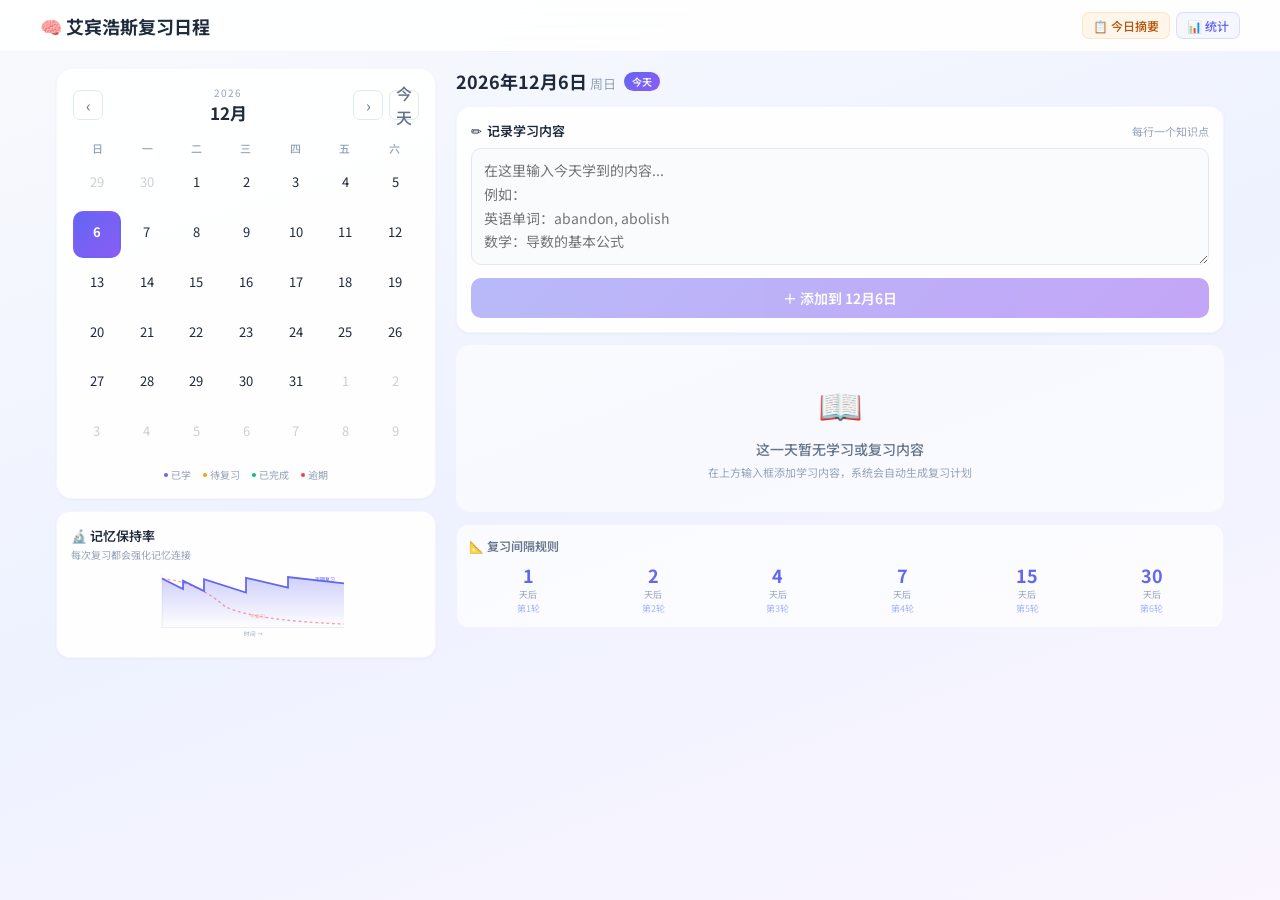
==== app/index.html @ e1a86760 "11.3" ====
<!DOCTYPE html>
<html lang="zh-CN">
<head>
<meta charset="UTF-8">
<meta name="viewport" content="width=device-width, initial-scale=1.0, maximum-scale=1.0, user-scalable=no">
<meta name="apple-mobile-web-app-capable" content="yes">
<meta name="apple-mobile-web-app-status-bar-style" content="black-translucent">
<meta name="apple-mobile-web-app-title" content="复习日程">
<meta name="theme-color" content="#6366f1">
<meta name="description" content="艾宾浩斯遗忘曲线复习提示工具">
<title>艾宾浩斯复习日程</title>
<link rel="manifest" href="[data-uri]">
<link rel="icon" href="data:image/svg+xml,<svg xmlns='http://www.w3.org/2000/svg' viewBox='0 0 100 100'><text y='.9em' font-size='80'>🧠</text></svg>">
<link href="https://fonts.googleapis.com/css2?family=Noto+Sans+SC:wght@300;400;500;600;700&display=swap" rel="stylesheet">
<style>
*{box-sizing:border-box;margin:0;padding:0;-webkit-tap-highlight-color:transparent}
html,body{height:100%;overflow:hidden}
body{font-family:'Noto Sans SC',system-ui,sans-serif;background:linear-gradient(160deg,#f8fafc 0%,#eef2ff 50%,#faf5ff 100%);color:#1e293b}
::-webkit-scrollbar{width:4px}
::-webkit-scrollbar-thumb{background:rgba(120,120,140,0.2);border-radius:2px}

@keyframes fadeUp{from{opacity:0;transform:translateY(10px)}to{opacity:1;transform:translateY(0)}}
@keyframes pulse{0%,100%{transform:scale(1)}50%{transform:scale(1.08)}}
@keyframes modalIn{from{opacity:0;transform:scale(0.92) translateY(20px)}to{opacity:1;transform:scale(1) translateY(0)}}
@keyframes overlayIn{from{opacity:0}to{opacity:1}}
@keyframes spin{to{transform:rotate(360deg)}}

.app{display:flex;flex-direction:column;height:100vh;height:100dvh}

/* Header */
.header{background:rgba(255,255,255,0.88);backdrop-filter:blur(20px);-webkit-backdrop-filter:blur(20px);border-bottom:1px solid rgba(99,102,241,0.08);padding:12px 16px;flex-shrink:0;z-index:10}
.header-inner{display:flex;justify-content:space-between;align-items:center;max-width:1200px;margin:0 auto}
.logo{display:flex;align-items:center;gap:6px}
.logo h1{font-size:18px;font-weight:700;color:#1e293b}
.logo p{font-size:10px;color:#94a3b8;letter-spacing:2px}
.header-btns{display:flex;gap:6px;align-items:center;flex-wrap:wrap}
.hbtn{padding:4px 10px;border-radius:7px;border:1px solid rgba(99,102,241,0.18);background:rgba(99,102,241,0.05);color:#6366f1;font-size:12px;font-weight:500;cursor:pointer;font-family:inherit;white-space:nowrap}
.hbtn.warn{background:rgba(245,158,11,0.08);border-color:rgba(245,158,11,0.18);color:#b45309}
.hbtn.danger{background:rgba(239,68,68,0.06);border-color:rgba(239,68,68,0.12);color:#dc2626}
.streak-badge{display:flex;align-items:center;gap:3px;padding:3px 10px;border-radius:7px;background:rgba(245,158,11,0.08);border:1px solid rgba(245,158,11,0.15);font-size:12px;font-weight:600;color:#92400e}
.streak-fire{animation:pulse 1.5s ease infinite;display:inline-block}

/* Today banner */
.today-banner{padding:8px 12px;background:rgba(251,191,36,0.08);border:1px solid rgba(245,158,11,0.12);border-radius:10px;font-size:12px;color:#92400e;margin:8px 16px 0;display:flex;justify-content:space-between;align-items:center}

/* Main content */
.main{flex:1;overflow-y:auto;-webkit-overflow-scrolling:touch}
.main-grid{display:grid;grid-template-columns:380px 1fr;gap:20px;max-width:1200px;margin:0 auto;padding:16px}

/* Calendar */
.cal-card{background:rgba(255,255,255,0.9);border-radius:16px;padding:16px;border:1px solid rgba(99,102,241,0.06);box-shadow:0 1px 3px rgba(0,0,0,0.04);margin-bottom:12px}
.cal-nav{display:flex;align-items:center;gap:6px;margin-bottom:12px}
.cal-nav button{width:30px;height:30px;border-radius:7px;border:1px solid #e2e8f0;background:#fff;font-size:16px;cursor:pointer;color:#64748b;display:flex;align-items:center;justify-content:center;font-family:inherit}
.cal-title{flex:1;text-align:center}
.cal-title .year{font-size:10px;color:#94a3b8;letter-spacing:1px;display:block}
.cal-title .month{font-size:17px;font-weight:700;color:#1e293b}
.cal-today-btn{padding:3px 10px;border-radius:6px;border:1px solid rgba(99,102,241,0.2);background:rgba(99,102,241,0.06);color:#6366f1;font-size:11px;cursor:pointer;font-weight:500;font-family:inherit}
.week-row{display:grid;grid-template-columns:repeat(7,1fr);margin-bottom:2px}
.week-label{text-align:center;font-size:11px;color:#94a3b8;font-weight:500;padding:3px 0}
.days-grid{display:grid;grid-template-columns:repeat(7,1fr);gap:2px}
.day-cell{aspect-ratio:1;display:flex;flex-direction:column;align-items:center;justify-content:center;font-size:13px;border-radius:10px;cursor:pointer;position:relative;transition:all 0.12s ease;border:2px solid transparent;-webkit-user-select:none;user-select:none}
.day-cell:active{transform:scale(0.92)}
.day-cell.selected{background:linear-gradient(135deg,#6366f1,#8b5cf6);color:#fff;font-weight:700}
.day-cell.today{background:rgba(99,102,241,0.08);border-color:#6366f1;font-weight:700}
.day-cell.outside{opacity:0.22}
.dot-row{display:flex;gap:3px;margin-top:1px;height:5px}
.dot{width:4px;height:4px;border-radius:50%}
.legend{display:flex;gap:12px;justify-content:center;margin-top:10px;font-size:10px;color:#94a3b8}
.legend-item{display:flex;align-items:center;gap:3px}

/* Curve card */
.curve-card{background:rgba(255,255,255,0.9);border-radius:14px;padding:14px;border:1px solid rgba(99,102,241,0.06);box-shadow:0 1px 3px rgba(0,0,0,0.04)}
.curve-card h3{font-size:13px;font-weight:600;color:#1e293b;margin-bottom:2px}
.curve-card p{font-size:10px;color:#94a3b8;margin-bottom:6px}

/* Detail section */
.detail-section{display:flex;flex-direction:column;gap:12px}
.date-header{display:flex;align-items:center;gap:8px;flex-wrap:wrap}
.date-header h2{font-size:18px;font-weight:700;color:#1e293b}
.date-weekday{font-size:13px;font-weight:400;color:#94a3b8}
.today-tag{padding:2px 8px;border-radius:16px;background:linear-gradient(135deg,#6366f1,#8b5cf6);color:#fff;font-size:10px;font-weight:600}

/* Input card */
.input-card{background:rgba(255,255,255,0.9);border-radius:14px;padding:14px;border:1px solid rgba(99,102,241,0.06);box-shadow:0 1px 3px rgba(0,0,0,0.04)}
.input-header{display:flex;align-items:center;gap:5px;margin-bottom:8px;font-size:13px}
.input-header .hint{margin-left:auto;font-size:11px;color:#94a3b8}
.input-card textarea{width:100%;padding:10px 12px;border-radius:10px;border:1.5px solid #e2e8f0;font-size:14px;line-height:1.7;resize:vertical;font-family:inherit;color:#334155;background:rgba(248,250,252,0.6);transition:all 0.2s;min-height:80px}
.input-card textarea:focus{outline:none;border-color:#6366f1;box-shadow:0 0 0 3px rgba(99,102,241,0.12)}
.add-btn{margin-top:8px;width:100%;padding:10px 0;border-radius:10px;border:none;background:linear-gradient(135deg,#6366f1,#7c3aed);color:#fff;font-size:14px;font-weight:600;cursor:pointer;font-family:inherit;transition:all 0.2s}
.add-btn:disabled{opacity:0.45;cursor:not-allowed}
.add-btn:active:not(:disabled){transform:scale(0.98)}

/* Section cards */
.section-card{background:rgba(255,255,255,0.9);border-radius:14px;padding:14px;border:1px solid rgba(99,102,241,0.06);box-shadow:0 1px 3px rgba(0,0,0,0.04)}
.section-title{font-size:13px;font-weight:600;color:#1e293b;display:flex;align-items:center;gap:6px;margin-bottom:10px}
.section-dot{width:7px;height:7px;border-radius:50%;display:inline-block;flex-shrink:0}
.done-count{margin-left:auto;font-size:11px;font-weight:400;color:#94a3b8}
.learn-item{display:flex;align-items:center;justify-content:space-between;padding:7px 10px;border-radius:7px;margin-bottom:4px;background:rgba(99,102,241,0.03);border:1px solid rgba(99,102,241,0.06);animation:fadeUp 0.3s ease both;font-size:13px;color:#334155}
.del-btn{width:22px;height:22px;border-radius:5px;border:none;background:rgba(239,68,68,0.08);color:#ef4444;font-size:11px;cursor:pointer;display:flex;align-items:center;justify-content:center;flex-shrink:0}
.schedule-preview{margin-top:10px;padding:8px 10px;border-radius:8px;background:rgba(99,102,241,0.03);border:1px solid rgba(99,102,241,0.06)}
.schedule-preview .label{font-size:11px;color:#64748b;margin-bottom:5px}
.schedule-tags{display:flex;flex-wrap:wrap;gap:5px}
.schedule-tag{padding:3px 8px;border-radius:5px;font-size:10px;font-weight:500;border:1px solid;cursor:pointer;transition:all 0.12s}
.schedule-tag:active{transform:scale(0.95)}

/* Review items */
.review-group{margin-bottom:10px}
.review-group-head{display:flex;align-items:center;gap:6px;font-size:11px;color:#64748b;margin-bottom:5px;flex-wrap:wrap}
.review-round{padding:1px 7px;border-radius:4px;background:rgba(99,102,241,0.08);color:#6366f1;font-size:10px;font-weight:500}
.retention-bar{flex:1;height:3px;border-radius:2px;background:#f1f5f9;overflow:hidden;max-width:60px;min-width:30px}
.retention-fill{height:100%;border-radius:2px;transition:width 0.3s}
.retention-text{font-size:10px;color:#94a3b8}
.review-item{display:flex;align-items:center;gap:8px;padding:7px 10px;border-radius:7px;margin-bottom:3px;border:1px solid;animation:fadeUp 0.3s ease both}
.check-box{width:20px;height:20px;border-radius:5px;border:2px solid;display:flex;align-items:center;justify-content:center;flex-shrink:0;cursor:pointer;transition:all 0.12s}
.check-box:active{transform:scale(0.88)}
.review-text{font-size:13px;color:#334155}

/* Empty */
.empty-state{text-align:center;padding:32px 16px;background:rgba(255,255,255,0.6);border-radius:14px}
.empty-state .icon{font-size:36px;margin-bottom:10px}
.empty-state .text{font-size:14px;color:#64748b;font-weight:500}
.empty-state .hint{font-size:11px;color:#94a3b8;margin-top:5px}

/* Ref card */
.ref-card{background:rgba(255,255,255,0.7);border-radius:12px;padding:12px;border:1px solid rgba(99,102,241,0.06)}
.ref-card h4{font-size:12px;font-weight:600;color:#64748b;margin-bottom:8px}
.ref-grid{display:flex;gap:6px;justify-content:space-between}
.ref-item{text-align:center;flex:1}
.ref-num{font-size:18px;font-weight:700;color:#6366f1}
.ref-label{font-size:9px;color:#94a3b8}
.ref-round{font-size:9px;color:#a5b4fc;margin-top:1px}

/* Stats */
.stats-panel{display:grid;grid-template-columns:repeat(4,1fr);gap:8px;margin:8px 16px 0;animation:fadeUp 0.3s ease}
.stat-card{background:rgba(99,102,241,0.04);border-radius:10px;padding:10px;text-align:center;border:1px solid rgba(99,102,241,0.08)}
.stat-num{font-size:22px;font-weight:700;color:#6366f1}
.stat-label{font-size:10px;color:#94a3b8;margin-top:1px}

/* Modal */
.modal-overlay{position:fixed;inset:0;z-index:100;background:rgba(15,23,42,0.5);backdrop-filter:blur(8px);-webkit-backdrop-filter:blur(8px);display:flex;align-items:center;justify-content:center;padding:16px;animation:overlayIn 0.25s ease}
.modal{background:#fff;border-radius:18px;padding:20px;width:100%;max-width:440px;max-height:82vh;overflow-y:auto;box-shadow:0 25px 60px rgba(0,0,0,0.2);animation:modalIn 0.35s cubic-bezier(0.16,1,0.3,1)}
.modal-header{display:flex;justify-content:space-between;align-items:flex-start;margin-bottom:14px}
.modal-header h2{font-size:18px;font-weight:700;color:#1e293b}
.modal-header .date{font-size:12px;color:#94a3b8;margin-top:2px}
.modal-close{width:30px;height:30px;border-radius:7px;border:1px solid #e2e8f0;background:#fff;font-size:15px;cursor:pointer;color:#94a3b8;display:flex;align-items:center;justify-content:center;font-family:inherit}
.modal .streak-bar{display:flex;align-items:center;gap:6px;padding:8px 12px;border-radius:10px;background:linear-gradient(135deg,rgba(245,158,11,0.08),rgba(251,191,36,0.06));border:1px solid rgba(245,158,11,0.12);margin-bottom:12px;font-size:13px;color:#92400e}
.modal .streak-bar .msg{margin-left:auto;font-size:11px;color:#b45309;font-weight:500}
.modal-summary{display:grid;grid-template-columns:repeat(3,1fr);gap:8px;margin-bottom:14px}
.modal-summary .card{text-align:center;padding:10px 6px;border-radius:10px;background:rgba(248,250,252,0.8);border:1px solid}
.modal-summary .num{font-size:22px;font-weight:700}
.modal-summary .lbl{font-size:10px;color:#94a3b8;margin-top:1px}
.modal-list{margin-bottom:12px}
.modal-list h4{font-size:12px;font-weight:600;color:#1e293b;margin-bottom:6px}
.modal-list-scroll{max-height:180px;overflow-y:auto}
.modal-group{margin-bottom:8px}
.modal-group-head{display:flex;align-items:center;gap:6px;font-size:11px;color:#64748b;margin-bottom:4px}
.modal-item{display:flex;align-items:center;gap:8px;padding:6px 8px;border-radius:7px;margin-bottom:2px;animation:fadeUp 0.3s ease both}
.modal-overdue{padding:10px 12px;border-radius:10px;background:rgba(239,68,68,0.04);border:1px solid rgba(239,68,68,0.1);margin-bottom:12px}
.modal-overdue h4{font-size:12px;font-weight:600;color:#dc2626;margin-bottom:3px}
.modal-overdue .hint{font-size:10px;color:#f87171;margin-bottom:6px}
.modal-overdue-item{display:flex;align-items:center;justify-content:space-between;padding:5px 8px;border-radius:5px;margin-bottom:2px;background:rgba(239,68,68,0.04);font-size:12px;color:#991b1b}
.modal-overdue-item .meta{font-size:10px;color:#f87171;flex-shrink:0}
.modal-start-btn{width:100%;padding:11px 0;border-radius:10px;border:none;background:linear-gradient(135deg,#6366f1,#7c3aed);color:#fff;font-size:14px;font-weight:600;cursor:pointer;font-family:inherit}
.modal-start-btn:active{transform:scale(0.98)}

/* Mobile responsive */
@media(max-width:800px){
  .main-grid{grid-template-columns:1fr;padding:12px}
  .header{padding:10px 12px}
  .logo h1{font-size:16px}
  .stats-panel{grid-template-columns:repeat(2,1fr);margin:8px 12px 0}
  .today-banner{margin:6px 12px 0}
  .cal-section{order:0}
  .detail-section{order:1}
}
@media(max-width:400px){
  .header-btns{gap:4px}
  .hbtn{padding:3px 7px;font-size:11px}
  .stats-panel{grid-template-columns:repeat(2,1fr)}
}
</style>
</head>
<body>
<div class="app" id="app"></div>
<script>
// ========== DATA LAYER ==========
const REVIEW_INTERVALS = [1,2,4,7,15,30];
const REVIEW_LABELS = ['1天后','2天后','4天后','7天后','15天后','30天后'];
const WEEKDAYS = ['日','一','二','三','四','五','六'];
const MONTHS = ['1月','2月','3月','4月','5月','6月','7月','8月','9月','10月','11月','12月'];
const LS_KEY = 'ebbinghaus-pwa-v1';

function dateToKey(d){ return d.getFullYear()+'-'+String(d.getMonth()+1).padStart(2,'0')+'-'+String(d.getDate()).padStart(2,'0') }
function keyToDate(k){ const p=k.split('-').map(Number); return new Date(p[0],p[1]-1,p[2]) }
function addDays(d,n){ const r=new Date(d); r.setDate(r.getDate()+n); return r }
function sameDay(a,b){ return a.getFullYear()===b.getFullYear()&&a.getMonth()===b.getMonth()&&a.getDate()===b.getDate() }
function retentionRate(days){ return Math.max(0.2,Math.exp(-0.3*days)) }

let state = {
  entries: {},
  completed: {},
  currentMonth: new Date().getMonth(),
  currentYear: new Date().getFullYear(),
  selectedDate: new Date(),
  inputText: '',
  showStats: false,
  showModal: false,
  dismissedDate: ''
};

function loadState(){
  try{
    const raw = localStorage.getItem(LS_KEY);
    if(raw){
      const d = JSON.parse(raw);
      state.entries = d.entries||{};
      state.completed = d.completed||{};
    }
  }catch(e){}
}
function saveState(){
  try{
    localStorage.setItem(LS_KEY, JSON.stringify({entries:state.entries,completed:state.completed}));
  }catch(e){}
}

function getReviewMap(){
  const map={};
  Object.keys(state.entries).forEach(dk=>{
    const items=state.entries[dk];
    const ld=keyToDate(dk);
    REVIEW_INTERVALS.forEach((interval,idx)=>{
      const rd=addDays(ld,interval);
      const rk=dateToKey(rd);
      if(!map[rk])map[rk]=[];
      items.forEach(item=>{
        map[rk].push({content:item,learnedOn:dk,reviewRound:idx+1,interval});
      });
    });
  });
  return map;
}

function isCompleted(dk,content,learnedOn){
  return !!state.completed[dk+'::'+learnedOn+'::'+content];
}
function toggleCompleted(dk,content,learnedOn){
  const k=dk+'::'+learnedOn+'::'+content;
  if(state.completed[k]) delete state.completed[k];
  else state.completed[k]=true;
  saveState(); render();
}

function getOverdue(rMap){
  const today=new Date(); const arr=[];
  Object.keys(rMap).forEach(dk=>{
    const d=keyToDate(dk);
    if(d<today&&!sameDay(d,today)){
      rMap[dk].forEach(r=>{
        if(!state.completed[dk+'::'+r.learnedOn+'::'+r.content])
          arr.push({...r,dueDate:dk});
      });
    }
  });
  return arr;
}

function getStreak(rMap){
  const today=new Date(); let count=0; let cd=new Date(today);
  const tKey=dateToKey(cd); const tRevs=rMap[tKey]||[]; const tLearned=state.entries[tKey]||[];
  if(!tRevs.length&&!tLearned.length) cd=addDays(cd,-1);
  else if(tRevs.length){
    const allDone=tRevs.every(r=>state.completed[tKey+'::'+r.learnedOn+'::'+r.content]);
    if(!allDone) cd=addDays(cd,-1);
  }
  for(let i=0;i<365;i++){
    const dk=dateToKey(cd); const revs=rMap[dk]||[]; const learned=state.entries[dk]||[];
    if(!revs.length&&!learned.length) break;
    if(revs.length){
      const allDone=revs.every(r=>state.completed[dk+'::'+r.learnedOn+'::'+r.content]);
      if(!allDone) break;
    }
    count++; cd=addDays(cd,-1);
  }
  return count;
}

function getCalDays(y,m){
  const first=new Date(y,m,1); const last=new Date(y,m+1,0); const days=[];
  for(let i=first.getDay()-1;i>=0;i--) days.push({date:new Date(y,m,-i),outside:true});
  for(let i=1;i<=last.getDate();i++) days.push({date:new Date(y,m,i),outside:false});
  const rem=42-days.length;
  for(let i=1;i<=rem;i++) days.push({date:new Date(y,m+1,i),outside:true});
  return days;
}

// ========== RENDER ==========
function h(tag,attrs,...children){
  const el=document.createElement(tag);
  if(attrs) Object.keys(attrs).forEach(k=>{
    if(k==='onclick'||k==='oninput'||k==='onchange') el.addEventListener(k.slice(2),attrs[k]);
    else if(k==='className') el.className=attrs[k];
    else if(k==='style'&&typeof attrs[k]==='object'){
      Object.assign(el.style,attrs[k]);
    }
    else el.setAttribute(k,attrs[k]);
  });
  children.flat(Infinity).forEach(c=>{
    if(c==null||c===false)return;
    if(typeof c==='string'||typeof c==='number') el.appendChild(document.createTextNode(c));
    else if(c instanceof Node) el.appendChild(c);
  });
  return el;
}

function render(){
  const today=new Date();
  const todayKey=dateToKey(today);
  const rMap=getReviewMap();
  const overdue=getOverdue(rMap);
  const streak=getStreak(rMap);
  const selKey=dateToKey(state.selectedDate);
  const dayReviews=rMap[selKey]||[];
  const dayLearned=state.entries[selKey]||[];
  const calDays=getCalDays(state.currentYear,state.currentMonth);
  const isToday=sameDay(state.selectedDate,today);
  const todayRevs=rMap[todayKey]||[];
  const todayDone=todayRevs.filter(r=>isCompleted(todayKey,r.content,r.learnedOn)).length;
  const totalLearned=Object.values(state.entries).reduce((s,a)=>s+a.length,0);
  const totalCompleted=Object.keys(state.completed).length;

  // Auto show modal
  if(!state.showModal && state.dismissedDate!==todayKey && (todayRevs.length>0||overdue.length>0)){
    state.showModal=true;
  }

  const app=document.getElementById('app');
  app.innerHTML='';

  // == Modal ==
  if(state.showModal){
    const dismiss=()=>{ state.showModal=false; state.dismissedDate=todayKey; render(); };
    const overlay=h('div',{className:'modal-overlay',onclick:dismiss});
    const modal=h('div',{className:'modal',onclick:e=>e.stopPropagation()},
      // Header
      h('div',{className:'modal-header'},
        h('div',null,
          h('h2',null,(todayRevs.length>0?'📋':'✅')+' 今日复习摘要'),
          h('p',{className:'date'},today.getFullYear()+'年'+(today.getMonth()+1)+'月'+today.getDate()+'日 周'+WEEKDAYS[today.getDay()])
        ),
        h('button',{className:'modal-close',onclick:dismiss},'✕')
      ),
      // Streak
      streak>0?h('div',{className:'streak-bar'},
        h('span',{className:'streak-fire',style:{fontSize:'18px'}},'🔥'),
        h('span',null,'连续坚持 ',h('strong',null,streak),' 天'),
        h('span',{className:'msg'},streak>=30?'太强了！':streak>=14?'继续保持！':streak>=7?'一周达成！':'加油！')
      ):null,
      // Summary
      h('div',{className:'modal-summary'},
        h('div',{className:'card',style:{borderColor:'rgba(99,102,241,0.15)'}},
          h('div',{className:'num',style:{color:'#6366f1'}},todayRevs.length),
          h('div',{className:'lbl'},'今日待复习')
        ),
        h('div',{className:'card',style:{borderColor:'rgba(16,185,129,0.15)'}},
          h('div',{className:'num',style:{color:'#10b981'}},todayDone),
          h('div',{className:'lbl'},'已完成')
        ),
        h('div',{className:'card',style:{borderColor:overdue.length>0?'rgba(239,68,68,0.15)':'rgba(16,185,129,0.15)'}},
          h('div',{className:'num',style:{color:overdue.length>0?'#ef4444':'#10b981'}},overdue.length),
          h('div',{className:'lbl'},'逾期未复习')
        )
      ),
      // Today list
      todayRevs.length>0?h('div',{className:'modal-list'},
        h('h4',null,'📌 今日复习内容'),
        h('div',{className:'modal-list-scroll'},
          ...(() => {
            const groups={};
            todayRevs.forEach(r=>{ if(!groups[r.learnedOn])groups[r.learnedOn]=[]; groups[r.learnedOn].push(r); });
            return Object.keys(groups).sort().map(lk=>{
              const ld=keyToDate(lk); const items=groups[lk];
              return h('div',{className:'modal-group'},
                h('div',{className:'modal-group-head'},
                  h('span',null,'学于 '+(ld.getMonth()+1)+'/'+ld.getDate()),
                  h('span',{className:'review-round'},'第'+items[0].reviewRound+'次')
                ),
                ...items.map(r=>{
                  const done=isCompleted(todayKey,r.content,r.learnedOn);
                  return h('div',{className:'modal-item',style:{background:done?'rgba(16,185,129,0.05)':'rgba(251,191,36,0.05)'}},
                    h('div',{className:'check-box',onclick:()=>toggleCompleted(todayKey,r.content,r.learnedOn),style:{background:done?'#10b981':'transparent',borderColor:done?'#10b981':'#cbd5e1',color:'#fff'}},done?'✓':''),
                    h('span',{style:{fontSize:'13px',color:'#334155',flex:'1',textDecoration:done?'line-through':'none',opacity:done?'0.5':'1'}},r.content)
                  );
                })
              );
            });
          })()
        )
      ):null,
      // Overdue
      overdue.length>0?h('div',{className:'modal-overdue'},
        h('h4',null,'⚠️ 逾期未复习 ('+overdue.length+'项)'),
        h('p',{className:'hint'},'以下内容已过复习日期，建议尽快补习'),
        h('div',{className:'modal-list-scroll'},
          ...overdue.slice(0,10).map(r=>
            h('div',{className:'modal-overdue-item'},
              h('span',{style:{flex:'1'}},r.content),
              h('span',{className:'meta'},'原定 '+(keyToDate(r.dueDate).getMonth()+1)+'/'+keyToDate(r.dueDate).getDate())
            )
          ),
          overdue.length>10?h('p',{style:{fontSize:'11px',color:'#94a3b8',textAlign:'center',marginTop:'5px'}},'还有 '+(overdue.length-10)+' 项...'):null
        )
      ):null,
      // Button
      h('button',{className:'modal-start-btn',onclick:dismiss},todayRevs.length-todayDone>0?'开始复习 →':'知道了 👍')
    );
    overlay.appendChild(modal);
    app.appendChild(overlay);
  }

  // == Header ==
  const header=h('div',{className:'header'},
    h('div',{className:'header-inner'},
      h('div',{className:'logo'},
        h('h1',null,'🧠 艾宾浩斯复习日程'),
      ),
      h('div',{className:'header-btns'},
        streak>0?h('div',{className:'streak-badge'},h('span',{className:'streak-fire'},'🔥'),streak+'天'):null,
        overdue.length>0?h('button',{className:'hbtn danger'},'⚠️ '+overdue.length+'项逾期'):null,
        h('button',{className:'hbtn warn',onclick:()=>{state.showModal=true;render();}},'📋 今日摘要'),
        h('button',{className:'hbtn',onclick:()=>{state.showStats=!state.showStats;render();}},state.showStats?'✕ 关闭':'📊 统计')
      )
    ),
    // Stats
    state.showStats?h('div',{className:'stats-panel'},
      h('div',{className:'stat-card'},h('div',{className:'stat-num'},totalLearned),h('div',{className:'stat-label'},'已学内容')),
      h('div',{className:'stat-card'},h('div',{className:'stat-num'},Object.keys(state.entries).length),h('div',{className:'stat-label'},'学习天数')),
      h('div',{className:'stat-card'},h('div',{className:'stat-num',style:{color:'#10b981'}},totalCompleted),h('div',{className:'stat-label'},'已完成复习')),
      h('div',{className:'stat-card'},h('div',{className:'stat-num',style:{color:todayRevs.length-todayDone>0?'#f59e0b':'#10b981'}},todayRevs.length-todayDone),h('div',{className:'stat-label'},'今日待复习'))
    ):null,
    // Today banner
    todayRevs.length>0?h('div',{className:'today-banner'},
      h('span',null,'📌 今日有 ',h('strong',null,todayRevs.length),' 项需要复习，已完成 ',h('strong',null,todayDone),' 项'),
      !sameDay(state.selectedDate,today)?h('button',{className:'cal-today-btn',onclick:()=>{state.selectedDate=today;state.currentMonth=today.getMonth();state.currentYear=today.getFullYear();render();}},'查看今日'):null
    ):null
  );
  app.appendChild(header);

  // == Main ==
  const main=h('div',{className:'main'});
  const grid=h('div',{className:'main-grid'});

  // -- Calendar column --
  const calCol=h('div',{className:'cal-section'});

  // Calendar card
  const calCard=h('div',{className:'cal-card'});
  const calNav=h('div',{className:'cal-nav'},
    h('button',{onclick:()=>{if(state.currentMonth===0){state.currentMonth=11;state.currentYear--}else state.currentMonth--;render();}},'‹'),
    h('div',{className:'cal-title'},
      h('span',{className:'year'},state.currentYear),
      h('span',{className:'month'},MONTHS[state.currentMonth])
    ),
    h('button',{onclick:()=>{if(state.currentMonth===11){state.currentMonth=0;state.currentYear++}else state.currentMonth++;render();}},'›'),
    h('button',{className:'cal-today-btn',onclick:()=>{state.currentMonth=today.getMonth();state.currentYear=today.getFullYear();state.selectedDate=today;render();}},'今天')
  );
  calCard.appendChild(calNav);

  const weekRow=h('div',{className:'week-row'});
  WEEKDAYS.forEach(w=>weekRow.appendChild(h('div',{className:'week-label'},w)));
  calCard.appendChild(weekRow);

  const daysGrid=h('div',{className:'days-grid'});
  calDays.forEach(day=>{
    const dk=dateToKey(day.date);
    const hasL=!!state.entries[dk];
    const hasR=!!(rMap[dk]&&rMap[dk].length);
    const isSel=sameDay(day.date,state.selectedDate);
    const isTd=sameDay(day.date,today);
    const rc=(rMap[dk]||[]).length;
    const dc=(rMap[dk]||[]).filter(r=>isCompleted(dk,r.content,r.learnedOn)).length;
    const allDone=rc>0&&dc===rc;
    const isPast=day.date<today&&!isTd;

    let cls='day-cell';
    if(isSel)cls+=' selected';
    else if(isTd)cls+=' today';
    if(day.outside)cls+=' outside';

    const cell=h('div',{className:cls,onclick:()=>{state.selectedDate=day.date;render();}},
      h('span',null,day.date.getDate()),
      h('div',{className:'dot-row'},
        hasL?h('div',{className:'dot',style:{background:isSel?'rgba(255,255,255,0.9)':'#6366f1'}}):null,
        hasR?h('div',{className:'dot',style:{background:isSel?'rgba(255,255,255,0.7)':allDone?'#10b981':isPast?'#ef4444':'#f59e0b'}}):null
      )
    );
    daysGrid.appendChild(cell);
  });
  calCard.appendChild(daysGrid);

  const legend=h('div',{className:'legend'},
    h('div',{className:'legend-item'},h('div',{className:'dot',style:{background:'#6366f1'}}),' 已学'),
    h('div',{className:'legend-item'},h('div',{className:'dot',style:{background:'#f59e0b'}}),' 待复习'),
    h('div',{className:'legend-item'},h('div',{className:'dot',style:{background:'#10b981'}}),' 已完成'),
    h('div',{className:'legend-item'},h('div',{className:'dot',style:{background:'#ef4444'}}),' 逾期')
  );
  calCard.appendChild(legend);
  calCol.appendChild(calCard);

  // Curve
  const curveCard=h('div',{className:'curve-card'});
  curveCard.innerHTML='<h3>🔬 记忆保持率</h3><p>每次复习都会强化记忆连接</p><svg viewBox="0 0 300 100" style="width:100%;height:70px"><defs><linearGradient id="cg" x1="0" y1="0" x2="0" y2="1"><stop offset="0%" stop-color="#6366f1" stop-opacity="0.3"/><stop offset="100%" stop-color="#6366f1" stop-opacity="0"/></linearGradient></defs><line x1="30" y1="85" x2="290" y2="85" stroke="#e2e8f0" stroke-width="1"/><line x1="30" y1="10" x2="30" y2="85" stroke="#e2e8f0" stroke-width="1"/><path d="M30,15 Q80,20 120,55 Q160,75 290,80" fill="none" stroke="#fca5a5" stroke-width="2" stroke-dasharray="4,4"/><path d="M30,15 L60,30 L60,18 L90,33 L90,16 L150,35 L150,14 L210,28 L210,13 L290,22" fill="none" stroke="#6366f1" stroke-width="2.5"/><path d="M30,15 L60,30 L60,18 L90,33 L90,16 L150,35 L150,14 L210,28 L210,13 L290,22 L290,85 L30,85 Z" fill="url(#cg)"/><text x="160" y="97" text-anchor="middle" font-size="8" fill="#94a3b8">时间 →</text><text x="155" y="72" font-size="7" fill="#fca5a5">不复习</text><text x="248" y="18" font-size="7" fill="#6366f1">定期复习</text></svg>';
  calCol.appendChild(curveCard);

  grid.appendChild(calCol);

  // -- Detail column --
  const detailCol=h('div',{className:'detail-section'});

  // Date header
  detailCol.appendChild(h('div',{className:'date-header'},
    h('h2',null,state.selectedDate.getFullYear()+'年'+(state.selectedDate.getMonth()+1)+'月'+state.selectedDate.getDate()+'日',
      h('span',{className:'date-weekday'},' 周'+WEEKDAYS[state.selectedDate.getDay()])
    ),
    isToday?h('span',{className:'today-tag'},'今天'):null
  ));

  // Input
  const inputCard=h('div',{className:'input-card'},
    h('div',{className:'input-header'},
      h('span',null,'✏️'),
      h('span',{style:{fontWeight:'600'}},'记录学习内容'),
      h('span',{className:'hint'},'每行一个知识点')
    )
  );
  const ta=h('textarea',{placeholder:'在这里输入今天学到的内容...\n例如：\n英语单词：abandon, abolish\n数学：导数的基本公式',rows:'4',oninput:e=>{state.inputText=e.target.value}});
  ta.value=state.inputText;
  inputCard.appendChild(ta);
  const addBtn=h('button',{className:'add-btn',onclick:()=>{
    if(!state.inputText.trim())return;
    const k=selKey;
    if(!state.entries[k])state.entries[k]=[];
    state.inputText.split('\n').filter(l=>l.trim()).forEach(l=>state.entries[k].push(l.trim()));
    state.inputText='';
    saveState(); render();
  }},'＋ 添加到 '+(state.selectedDate.getMonth()+1)+'月'+state.selectedDate.getDate()+'日');
  if(!state.inputText.trim()) addBtn.disabled=true;
  inputCard.appendChild(addBtn);
  detailCol.appendChild(inputCard);

  // Learned items
  if(dayLearned.length>0){
    const sec=h('div',{className:'section-card'},
      h('div',{className:'section-title'},
        h('span',{className:'section-dot',style:{background:'#6366f1'}}),
        '当日学习 · '+dayLearned.length+'项'
      )
    );
    dayLearned.forEach((item,idx)=>{
      sec.appendChild(h('div',{className:'learn-item'},
        h('span',{style:{flex:'1'}},item),
        h('button',{className:'del-btn',onclick:()=>{
          state.entries[selKey]=state.entries[selKey].filter((_,i)=>i!==idx);
          if(state.entries[selKey].length===0)delete state.entries[selKey];
          saveState(); render();
        }},'✕')
      ));
    });
    // Schedule preview
    const preview=h('div',{className:'schedule-preview'},h('p',{className:'label'},'📅 复习安排'));
    const tags=h('div',{className:'schedule-tags'});
    REVIEW_INTERVALS.forEach((interval,i)=>{
      const rd=addDays(state.selectedDate,interval);
      const isPast=rd<today;
      tags.appendChild(h('span',{className:'schedule-tag',style:{
        background:isPast?'rgba(239,68,68,0.08)':'rgba(99,102,241,0.08)',
        color:isPast?'#ef4444':'#6366f1',
        borderColor:isPast?'rgba(239,68,68,0.15)':'rgba(99,102,241,0.15)'
      },onclick:()=>{state.selectedDate=rd;state.currentMonth=rd.getMonth();state.currentYear=rd.getFullYear();render();}},
        (rd.getMonth()+1)+'/'+rd.getDate()+' ('+REVIEW_LABELS[i]+')'
      ));
    });
    preview.appendChild(tags);
    sec.appendChild(preview);
    detailCol.appendChild(sec);
  }

  // Review items
  if(dayReviews.length>0){
    const doneTotal=dayReviews.filter(r=>isCompleted(selKey,r.content,r.learnedOn)).length;
    const sec=h('div',{className:'section-card'},
      h('div',{className:'section-title'},
        h('span',{className:'section-dot',style:{background:'#f59e0b'}}),
        '需要复习 · '+dayReviews.length+'项',
        h('span',{className:'done-count'},'已完成 '+doneTotal+'/'+dayReviews.length)
      )
    );
    const groups={};
    dayReviews.forEach(r=>{ if(!groups[r.learnedOn])groups[r.learnedOn]=[]; groups[r.learnedOn].push(r); });
    Object.keys(groups).sort().forEach(lk=>{
      const ld=keyToDate(lk); const items=groups[lk]; const rr=retentionRate(items[0].interval);
      const grp=h('div',{className:'review-group'},
        h('div',{className:'review-group-head'},
          h('span',null,'学于 '+(ld.getMonth()+1)+'/'+ld.getDate()),
          h('span',{className:'review-round'},'第'+items[0].reviewRound+'次复习'),
          h('div',{className:'retention-bar'},h('div',{className:'retention-fill',style:{width:(rr*100)+'%',background:rr>0.5?'#10b981':rr>0.3?'#f59e0b':'#ef4444'}})),
          h('span',{className:'retention-text'},Math.round(rr*100)+'%')
        )
      );
      items.forEach(r=>{
        const done=isCompleted(selKey,r.content,r.learnedOn);
        grp.appendChild(h('div',{className:'review-item',style:{
          background:done?'rgba(16,185,129,0.04)':'rgba(251,191,36,0.04)',
          borderColor:done?'rgba(16,185,129,0.15)':'rgba(251,191,36,0.15)'
        }},
          h('div',{className:'check-box',onclick:()=>toggleCompleted(selKey,r.content,r.learnedOn),style:{
            background:done?'#10b981':'transparent',
            borderColor:done?'#10b981':'#cbd5e1',color:'#fff',fontSize:'12px',fontWeight:'700'
          }},done?'✓':''),
          h('span',{className:'review-text',style:{textDecoration:done?'line-through':'none',opacity:done?'0.5':'1',flex:'1'}},r.content)
        ));
      });
      sec.appendChild(grp);
    });
    detailCol.appendChild(sec);
  }

  // Empty
  if(dayLearned.length===0&&dayReviews.length===0){
    detailCol.appendChild(h('div',{className:'empty-state'},
      h('div',{className:'icon'},'📖'),
      h('p',{className:'text'},'这一天暂无学习或复习内容'),
      h('p',{className:'hint'},'在上方输入框添加学习内容，系统会自动生成复习计划')
    ));
  }

  // Ref card
  const refCard=h('div',{className:'ref-card'},h('h4',null,'📐 复习间隔规则'));
  const refGrid=h('div',{className:'ref-grid'});
  REVIEW_INTERVALS.forEach((interval,i)=>{
    refGrid.appendChild(h('div',{className:'ref-item'},
      h('div',{className:'ref-num'},interval),
      h('div',{className:'ref-label'},'天后'),
      h('div',{className:'ref-round'},'第'+(i+1)+'轮')
    ));
  });
  refCard.appendChild(refGrid);
  detailCol.appendChild(refCard);

  grid.appendChild(detailCol);
  main.appendChild(grid);
  app.appendChild(main);
}

// Init
loadState();
render();
</script>
</body>
</html>
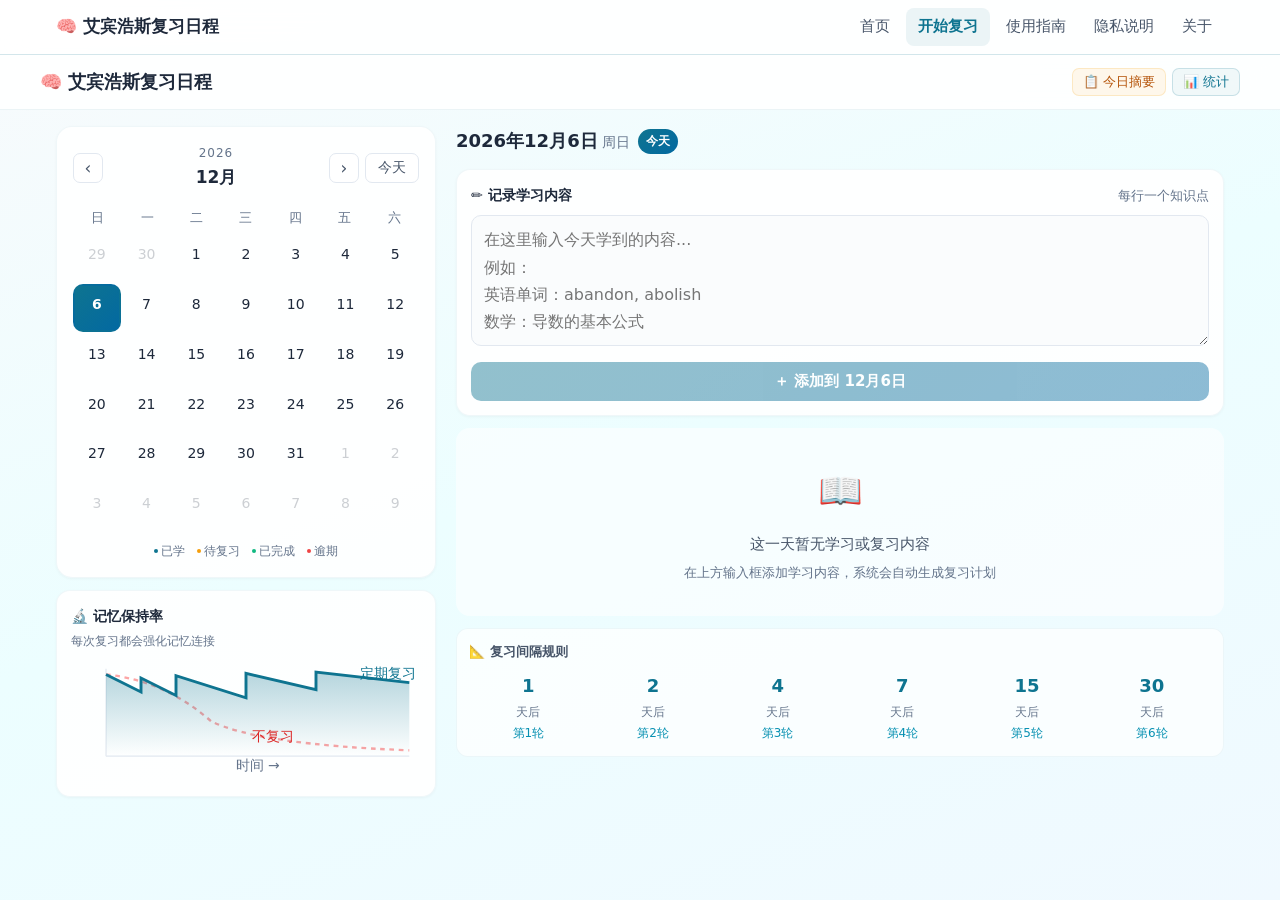
==== commit c59e7d6c: "多页面版本" ====
--- a/app/index.html
+++ b/app/index.html
@@ -2,185 +2,35 @@
 <html lang="zh-CN">
 <head>
 <meta charset="UTF-8">
-<meta name="viewport" content="width=device-width, initial-scale=1.0, maximum-scale=1.0, user-scalable=no">
+<!-- 改动：去掉了 maximum-scale=1.0 和 user-scalable=no，这样用户可以双指缩放页面（对视力不好的人很重要） -->
+<meta name="viewport" content="width=device-width, initial-scale=1.0">
 <meta name="apple-mobile-web-app-capable" content="yes">
 <meta name="apple-mobile-web-app-status-bar-style" content="black-translucent">
 <meta name="apple-mobile-web-app-title" content="复习日程">
-<meta name="theme-color" content="#6366f1">
+<meta name="theme-color" content="#0e7490">
 <meta name="description" content="艾宾浩斯遗忘曲线复习提示工具">
 <title>艾宾浩斯复习日程</title>
-<link rel="manifest" href="[data-uri]">
+<link rel="manifest" href="[data-uri]">
 <link rel="icon" href="data:image/svg+xml,<svg xmlns='http://www.w3.org/2000/svg' viewBox='0 0 100 100'><text y='.9em' font-size='80'>🧠</text></svg>">
-<link href="https://fonts.googleapis.com/css2?family=Noto+Sans+SC:wght@300;400;500;600;700&display=swap" rel="stylesheet">
-<style>
-*{box-sizing:border-box;margin:0;padding:0;-webkit-tap-highlight-color:transparent}
-html,body{height:100%;overflow:hidden}
-body{font-family:'Noto Sans SC',system-ui,sans-serif;background:linear-gradient(160deg,#f8fafc 0%,#eef2ff 50%,#faf5ff 100%);color:#1e293b}
-::-webkit-scrollbar{width:4px}
-::-webkit-scrollbar-thumb{background:rgba(120,120,140,0.2);border-radius:2px}
-
-@keyframes fadeUp{from{opacity:0;transform:translateY(10px)}to{opacity:1;transform:translateY(0)}}
-@keyframes pulse{0%,100%{transform:scale(1)}50%{transform:scale(1.08)}}
-@keyframes modalIn{from{opacity:0;transform:scale(0.92) translateY(20px)}to{opacity:1;transform:scale(1) translateY(0)}}
-@keyframes overlayIn{from{opacity:0}to{opacity:1}}
-@keyframes spin{to{transform:rotate(360deg)}}
-
-.app{display:flex;flex-direction:column;height:100vh;height:100dvh}
-
-/* Header */
-.header{background:rgba(255,255,255,0.88);backdrop-filter:blur(20px);-webkit-backdrop-filter:blur(20px);border-bottom:1px solid rgba(99,102,241,0.08);padding:12px 16px;flex-shrink:0;z-index:10}
-.header-inner{display:flex;justify-content:space-between;align-items:center;max-width:1200px;margin:0 auto}
-.logo{display:flex;align-items:center;gap:6px}
-.logo h1{font-size:18px;font-weight:700;color:#1e293b}
-.logo p{font-size:10px;color:#94a3b8;letter-spacing:2px}
-.header-btns{display:flex;gap:6px;align-items:center;flex-wrap:wrap}
-.hbtn{padding:4px 10px;border-radius:7px;border:1px solid rgba(99,102,241,0.18);background:rgba(99,102,241,0.05);color:#6366f1;font-size:12px;font-weight:500;cursor:pointer;font-family:inherit;white-space:nowrap}
-.hbtn.warn{background:rgba(245,158,11,0.08);border-color:rgba(245,158,11,0.18);color:#b45309}
-.hbtn.danger{background:rgba(239,68,68,0.06);border-color:rgba(239,68,68,0.12);color:#dc2626}
-.streak-badge{display:flex;align-items:center;gap:3px;padding:3px 10px;border-radius:7px;background:rgba(245,158,11,0.08);border:1px solid rgba(245,158,11,0.15);font-size:12px;font-weight:600;color:#92400e}
-.streak-fire{animation:pulse 1.5s ease infinite;display:inline-block}
-
-/* Today banner */
-.today-banner{padding:8px 12px;background:rgba(251,191,36,0.08);border:1px solid rgba(245,158,11,0.12);border-radius:10px;font-size:12px;color:#92400e;margin:8px 16px 0;display:flex;justify-content:space-between;align-items:center}
-
-/* Main content */
-.main{flex:1;overflow-y:auto;-webkit-overflow-scrolling:touch}
-.main-grid{display:grid;grid-template-columns:380px 1fr;gap:20px;max-width:1200px;margin:0 auto;padding:16px}
-
-/* Calendar */
-.cal-card{background:rgba(255,255,255,0.9);border-radius:16px;padding:16px;border:1px solid rgba(99,102,241,0.06);box-shadow:0 1px 3px rgba(0,0,0,0.04);margin-bottom:12px}
-.cal-nav{display:flex;align-items:center;gap:6px;margin-bottom:12px}
-.cal-nav button{width:30px;height:30px;border-radius:7px;border:1px solid #e2e8f0;background:#fff;font-size:16px;cursor:pointer;color:#64748b;display:flex;align-items:center;justify-content:center;font-family:inherit}
-.cal-title{flex:1;text-align:center}
-.cal-title .year{font-size:10px;color:#94a3b8;letter-spacing:1px;display:block}
-.cal-title .month{font-size:17px;font-weight:700;color:#1e293b}
-.cal-today-btn{padding:3px 10px;border-radius:6px;border:1px solid rgba(99,102,241,0.2);background:rgba(99,102,241,0.06);color:#6366f1;font-size:11px;cursor:pointer;font-weight:500;font-family:inherit}
-.week-row{display:grid;grid-template-columns:repeat(7,1fr);margin-bottom:2px}
-.week-label{text-align:center;font-size:11px;color:#94a3b8;font-weight:500;padding:3px 0}
-.days-grid{display:grid;grid-template-columns:repeat(7,1fr);gap:2px}
-.day-cell{aspect-ratio:1;display:flex;flex-direction:column;align-items:center;justify-content:center;font-size:13px;border-radius:10px;cursor:pointer;position:relative;transition:all 0.12s ease;border:2px solid transparent;-webkit-user-select:none;user-select:none}
-.day-cell:active{transform:scale(0.92)}
-.day-cell.selected{background:linear-gradient(135deg,#6366f1,#8b5cf6);color:#fff;font-weight:700}
-.day-cell.today{background:rgba(99,102,241,0.08);border-color:#6366f1;font-weight:700}
-.day-cell.outside{opacity:0.22}
-.dot-row{display:flex;gap:3px;margin-top:1px;height:5px}
-.dot{width:4px;height:4px;border-radius:50%}
-.legend{display:flex;gap:12px;justify-content:center;margin-top:10px;font-size:10px;color:#94a3b8}
-.legend-item{display:flex;align-items:center;gap:3px}
-
-/* Curve card */
-.curve-card{background:rgba(255,255,255,0.9);border-radius:14px;padding:14px;border:1px solid rgba(99,102,241,0.06);box-shadow:0 1px 3px rgba(0,0,0,0.04)}
-.curve-card h3{font-size:13px;font-weight:600;color:#1e293b;margin-bottom:2px}
-.curve-card p{font-size:10px;color:#94a3b8;margin-bottom:6px}
-
-/* Detail section */
-.detail-section{display:flex;flex-direction:column;gap:12px}
-.date-header{display:flex;align-items:center;gap:8px;flex-wrap:wrap}
-.date-header h2{font-size:18px;font-weight:700;color:#1e293b}
-.date-weekday{font-size:13px;font-weight:400;color:#94a3b8}
-.today-tag{padding:2px 8px;border-radius:16px;background:linear-gradient(135deg,#6366f1,#8b5cf6);color:#fff;font-size:10px;font-weight:600}
-
-/* Input card */
-.input-card{background:rgba(255,255,255,0.9);border-radius:14px;padding:14px;border:1px solid rgba(99,102,241,0.06);box-shadow:0 1px 3px rgba(0,0,0,0.04)}
-.input-header{display:flex;align-items:center;gap:5px;margin-bottom:8px;font-size:13px}
-.input-header .hint{margin-left:auto;font-size:11px;color:#94a3b8}
-.input-card textarea{width:100%;padding:10px 12px;border-radius:10px;border:1.5px solid #e2e8f0;font-size:14px;line-height:1.7;resize:vertical;font-family:inherit;color:#334155;background:rgba(248,250,252,0.6);transition:all 0.2s;min-height:80px}
-.input-card textarea:focus{outline:none;border-color:#6366f1;box-shadow:0 0 0 3px rgba(99,102,241,0.12)}
-.add-btn{margin-top:8px;width:100%;padding:10px 0;border-radius:10px;border:none;background:linear-gradient(135deg,#6366f1,#7c3aed);color:#fff;font-size:14px;font-weight:600;cursor:pointer;font-family:inherit;transition:all 0.2s}
-.add-btn:disabled{opacity:0.45;cursor:not-allowed}
-.add-btn:active:not(:disabled){transform:scale(0.98)}
-
-/* Section cards */
-.section-card{background:rgba(255,255,255,0.9);border-radius:14px;padding:14px;border:1px solid rgba(99,102,241,0.06);box-shadow:0 1px 3px rgba(0,0,0,0.04)}
-.section-title{font-size:13px;font-weight:600;color:#1e293b;display:flex;align-items:center;gap:6px;margin-bottom:10px}
-.section-dot{width:7px;height:7px;border-radius:50%;display:inline-block;flex-shrink:0}
-.done-count{margin-left:auto;font-size:11px;font-weight:400;color:#94a3b8}
-.learn-item{display:flex;align-items:center;justify-content:space-between;padding:7px 10px;border-radius:7px;margin-bottom:4px;background:rgba(99,102,241,0.03);border:1px solid rgba(99,102,241,0.06);animation:fadeUp 0.3s ease both;font-size:13px;color:#334155}
-.del-btn{width:22px;height:22px;border-radius:5px;border:none;background:rgba(239,68,68,0.08);color:#ef4444;font-size:11px;cursor:pointer;display:flex;align-items:center;justify-content:center;flex-shrink:0}
-.schedule-preview{margin-top:10px;padding:8px 10px;border-radius:8px;background:rgba(99,102,241,0.03);border:1px solid rgba(99,102,241,0.06)}
-.schedule-preview .label{font-size:11px;color:#64748b;margin-bottom:5px}
-.schedule-tags{display:flex;flex-wrap:wrap;gap:5px}
-.schedule-tag{padding:3px 8px;border-radius:5px;font-size:10px;font-weight:500;border:1px solid;cursor:pointer;transition:all 0.12s}
-.schedule-tag:active{transform:scale(0.95)}
-
-/* Review items */
-.review-group{margin-bottom:10px}
-.review-group-head{display:flex;align-items:center;gap:6px;font-size:11px;color:#64748b;margin-bottom:5px;flex-wrap:wrap}
-.review-round{padding:1px 7px;border-radius:4px;background:rgba(99,102,241,0.08);color:#6366f1;font-size:10px;font-weight:500}
-.retention-bar{flex:1;height:3px;border-radius:2px;background:#f1f5f9;overflow:hidden;max-width:60px;min-width:30px}
-.retention-fill{height:100%;border-radius:2px;transition:width 0.3s}
-.retention-text{font-size:10px;color:#94a3b8}
-.review-item{display:flex;align-items:center;gap:8px;padding:7px 10px;border-radius:7px;margin-bottom:3px;border:1px solid;animation:fadeUp 0.3s ease both}
-.check-box{width:20px;height:20px;border-radius:5px;border:2px solid;display:flex;align-items:center;justify-content:center;flex-shrink:0;cursor:pointer;transition:all 0.12s}
-.check-box:active{transform:scale(0.88)}
-.review-text{font-size:13px;color:#334155}
-
-/* Empty */
-.empty-state{text-align:center;padding:32px 16px;background:rgba(255,255,255,0.6);border-radius:14px}
-.empty-state .icon{font-size:36px;margin-bottom:10px}
-.empty-state .text{font-size:14px;color:#64748b;font-weight:500}
-.empty-state .hint{font-size:11px;color:#94a3b8;margin-top:5px}
-
-/* Ref card */
-.ref-card{background:rgba(255,255,255,0.7);border-radius:12px;padding:12px;border:1px solid rgba(99,102,241,0.06)}
-.ref-card h4{font-size:12px;font-weight:600;color:#64748b;margin-bottom:8px}
-.ref-grid{display:flex;gap:6px;justify-content:space-between}
-.ref-item{text-align:center;flex:1}
-.ref-num{font-size:18px;font-weight:700;color:#6366f1}
-.ref-label{font-size:9px;color:#94a3b8}
-.ref-round{font-size:9px;color:#a5b4fc;margin-top:1px}
-
-/* Stats */
-.stats-panel{display:grid;grid-template-columns:repeat(4,1fr);gap:8px;margin:8px 16px 0;animation:fadeUp 0.3s ease}
-.stat-card{background:rgba(99,102,241,0.04);border-radius:10px;padding:10px;text-align:center;border:1px solid rgba(99,102,241,0.08)}
-.stat-num{font-size:22px;font-weight:700;color:#6366f1}
-.stat-label{font-size:10px;color:#94a3b8;margin-top:1px}
-
-/* Modal */
-.modal-overlay{position:fixed;inset:0;z-index:100;background:rgba(15,23,42,0.5);backdrop-filter:blur(8px);-webkit-backdrop-filter:blur(8px);display:flex;align-items:center;justify-content:center;padding:16px;animation:overlayIn 0.25s ease}
-.modal{background:#fff;border-radius:18px;padding:20px;width:100%;max-width:440px;max-height:82vh;overflow-y:auto;box-shadow:0 25px 60px rgba(0,0,0,0.2);animation:modalIn 0.35s cubic-bezier(0.16,1,0.3,1)}
-.modal-header{display:flex;justify-content:space-between;align-items:flex-start;margin-bottom:14px}
-.modal-header h2{font-size:18px;font-weight:700;color:#1e293b}
-.modal-header .date{font-size:12px;color:#94a3b8;margin-top:2px}
-.modal-close{width:30px;height:30px;border-radius:7px;border:1px solid #e2e8f0;background:#fff;font-size:15px;cursor:pointer;color:#94a3b8;display:flex;align-items:center;justify-content:center;font-family:inherit}
-.modal .streak-bar{display:flex;align-items:center;gap:6px;padding:8px 12px;border-radius:10px;background:linear-gradient(135deg,rgba(245,158,11,0.08),rgba(251,191,36,0.06));border:1px solid rgba(245,158,11,0.12);margin-bottom:12px;font-size:13px;color:#92400e}
-.modal .streak-bar .msg{margin-left:auto;font-size:11px;color:#b45309;font-weight:500}
-.modal-summary{display:grid;grid-template-columns:repeat(3,1fr);gap:8px;margin-bottom:14px}
-.modal-summary .card{text-align:center;padding:10px 6px;border-radius:10px;background:rgba(248,250,252,0.8);border:1px solid}
-.modal-summary .num{font-size:22px;font-weight:700}
-.modal-summary .lbl{font-size:10px;color:#94a3b8;margin-top:1px}
-.modal-list{margin-bottom:12px}
-.modal-list h4{font-size:12px;font-weight:600;color:#1e293b;margin-bottom:6px}
-.modal-list-scroll{max-height:180px;overflow-y:auto}
-.modal-group{margin-bottom:8px}
-.modal-group-head{display:flex;align-items:center;gap:6px;font-size:11px;color:#64748b;margin-bottom:4px}
-.modal-item{display:flex;align-items:center;gap:8px;padding:6px 8px;border-radius:7px;margin-bottom:2px;animation:fadeUp 0.3s ease both}
-.modal-overdue{padding:10px 12px;border-radius:10px;background:rgba(239,68,68,0.04);border:1px solid rgba(239,68,68,0.1);margin-bottom:12px}
-.modal-overdue h4{font-size:12px;font-weight:600;color:#dc2626;margin-bottom:3px}
-.modal-overdue .hint{font-size:10px;color:#f87171;margin-bottom:6px}
-.modal-overdue-item{display:flex;align-items:center;justify-content:space-between;padding:5px 8px;border-radius:5px;margin-bottom:2px;background:rgba(239,68,68,0.04);font-size:12px;color:#991b1b}
-.modal-overdue-item .meta{font-size:10px;color:#f87171;flex-shrink:0}
-.modal-start-btn{width:100%;padding:11px 0;border-radius:10px;border:none;background:linear-gradient(135deg,#6366f1,#7c3aed);color:#fff;font-size:14px;font-weight:600;cursor:pointer;font-family:inherit}
-.modal-start-btn:active{transform:scale(0.98)}
-
-/* Mobile responsive */
-@media(max-width:800px){
-  .main-grid{grid-template-columns:1fr;padding:12px}
-  .header{padding:10px 12px}
-  .logo h1{font-size:16px}
-  .stats-panel{grid-template-columns:repeat(2,1fr);margin:8px 12px 0}
-  .today-banner{margin:6px 12px 0}
-  .cal-section{order:0}
-  .detail-section{order:1}
-}
-@media(max-width:400px){
-  .header-btns{gap:4px}
-  .hbtn{padding:3px 7px;font-size:11px}
-  .stats-panel{grid-template-columns:repeat(2,1fr)}
-}
-</style>
+<!-- 改动：先加载共用样式（../ 表示上一级目录），再加载应用专用样式 app.css -->
+<link rel="stylesheet" href="../style.css">
+<link rel="stylesheet" href="app.css">
 </head>
-<body>
+<!-- 改动：body 加了 app-page，让应用页面固定为一屏高、内容区自己滚动 -->
+<body class="app-page">
+<!-- 改动：顶部加入全站共用的导航栏（和其他页面是同一段代码，当前页用 aria-current 标记） -->
+<header class="nav">
+  <div class="nav-inner">
+    <a class="brand" href="../index.html">🧠 <span>艾宾浩斯复习日程</span></a>
+    <nav class="nav-links" aria-label="主导航">
+      <a href="../index.html">首页</a>
+      <a href="index.html" aria-current="page">开始复习</a>
+      <a href="../guide.html">使用指南</a>
+      <a href="../privacy.html">隐私说明</a>
+      <a href="../about.html">关于</a>
+    </nav>
+  </div>
+</header>
 <div class="app" id="app"></div>
 <script>
 // ========== DATA LAYER ==========
@@ -358,8 +208,8 @@
       ):null,
       // Summary
       h('div',{className:'modal-summary'},
-        h('div',{className:'card',style:{borderColor:'rgba(99,102,241,0.15)'}},
-          h('div',{className:'num',style:{color:'#6366f1'}},todayRevs.length),
+        h('div',{className:'card',style:{borderColor:'rgba(14,116,144,0.15)'}},
+          h('div',{className:'num',style:{color:'#0e7490'}},todayRevs.length),
           h('div',{className:'lbl'},'今日待复习')
         ),
         h('div',{className:'card',style:{borderColor:'rgba(16,185,129,0.15)'}},
@@ -389,7 +239,7 @@
                   const done=isCompleted(todayKey,r.content,r.learnedOn);
                   return h('div',{className:'modal-item',style:{background:done?'rgba(16,185,129,0.05)':'rgba(251,191,36,0.05)'}},
                     h('div',{className:'check-box',onclick:()=>toggleCompleted(todayKey,r.content,r.learnedOn),style:{background:done?'#10b981':'transparent',borderColor:done?'#10b981':'#cbd5e1',color:'#fff'}},done?'✓':''),
-                    h('span',{style:{fontSize:'13px',color:'#334155',flex:'1',textDecoration:done?'line-through':'none',opacity:done?'0.5':'1'}},r.content)
+                    h('span',{style:{fontSize:'14px',color:'#334155',flex:'1',textDecoration:done?'line-through':'none',opacity:done?'0.5':'1'}},r.content)
                   );
                 })
               );
@@ -408,7 +258,7 @@
               h('span',{className:'meta'},'原定 '+(keyToDate(r.dueDate).getMonth()+1)+'/'+keyToDate(r.dueDate).getDate())
             )
           ),
-          overdue.length>10?h('p',{style:{fontSize:'11px',color:'#94a3b8',textAlign:'center',marginTop:'5px'}},'还有 '+(overdue.length-10)+' 项...'):null
+          overdue.length>10?h('p',{style:{fontSize:'13px',color:'#64748b',textAlign:'center',marginTop:'5px'}},'还有 '+(overdue.length-10)+' 项...'):null
         )
       ):null,
       // Button
@@ -490,7 +340,7 @@
     const cell=h('div',{className:cls,onclick:()=>{state.selectedDate=day.date;render();}},
       h('span',null,day.date.getDate()),
       h('div',{className:'dot-row'},
-        hasL?h('div',{className:'dot',style:{background:isSel?'rgba(255,255,255,0.9)':'#6366f1'}}):null,
+        hasL?h('div',{className:'dot',style:{background:isSel?'rgba(255,255,255,0.9)':'#0e7490'}}):null,
         hasR?h('div',{className:'dot',style:{background:isSel?'rgba(255,255,255,0.7)':allDone?'#10b981':isPast?'#ef4444':'#f59e0b'}}):null
       )
     );
@@ -499,7 +349,7 @@
   calCard.appendChild(daysGrid);
 
   const legend=h('div',{className:'legend'},
-    h('div',{className:'legend-item'},h('div',{className:'dot',style:{background:'#6366f1'}}),' 已学'),
+    h('div',{className:'legend-item'},h('div',{className:'dot',style:{background:'#0e7490'}}),' 已学'),
     h('div',{className:'legend-item'},h('div',{className:'dot',style:{background:'#f59e0b'}}),' 待复习'),
     h('div',{className:'legend-item'},h('div',{className:'dot',style:{background:'#10b981'}}),' 已完成'),
     h('div',{className:'legend-item'},h('div',{className:'dot',style:{background:'#ef4444'}}),' 逾期')
@@ -509,7 +359,7 @@
 
   // Curve
   const curveCard=h('div',{className:'curve-card'});
-  curveCard.innerHTML='<h3>🔬 记忆保持率</h3><p>每次复习都会强化记忆连接</p><svg viewBox="0 0 300 100" style="width:100%;height:70px"><defs><linearGradient id="cg" x1="0" y1="0" x2="0" y2="1"><stop offset="0%" stop-color="#6366f1" stop-opacity="0.3"/><stop offset="100%" stop-color="#6366f1" stop-opacity="0"/></linearGradient></defs><line x1="30" y1="85" x2="290" y2="85" stroke="#e2e8f0" stroke-width="1"/><line x1="30" y1="10" x2="30" y2="85" stroke="#e2e8f0" stroke-width="1"/><path d="M30,15 Q80,20 120,55 Q160,75 290,80" fill="none" stroke="#fca5a5" stroke-width="2" stroke-dasharray="4,4"/><path d="M30,15 L60,30 L60,18 L90,33 L90,16 L150,35 L150,14 L210,28 L210,13 L290,22" fill="none" stroke="#6366f1" stroke-width="2.5"/><path d="M30,15 L60,30 L60,18 L90,33 L90,16 L150,35 L150,14 L210,28 L210,13 L290,22 L290,85 L30,85 Z" fill="url(#cg)"/><text x="160" y="97" text-anchor="middle" font-size="8" fill="#94a3b8">时间 →</text><text x="155" y="72" font-size="7" fill="#fca5a5">不复习</text><text x="248" y="18" font-size="7" fill="#6366f1">定期复习</text></svg>';
+  curveCard.innerHTML='<h3>🔬 记忆保持率</h3><p>每次复习都会强化记忆连接</p><svg viewBox="0 0 300 100" style="width:100%;height:auto"><!-- 改动：高度改为自动，图里的字不再被压得很小 --><defs><linearGradient id="cg" x1="0" y1="0" x2="0" y2="1"><stop offset="0%" stop-color="#0e7490" stop-opacity="0.3"/><stop offset="100%" stop-color="#0e7490" stop-opacity="0"/></linearGradient></defs><line x1="30" y1="85" x2="290" y2="85" stroke="#e2e8f0" stroke-width="1"/><line x1="30" y1="10" x2="30" y2="85" stroke="#e2e8f0" stroke-width="1"/><path d="M30,15 Q80,20 120,55 Q160,75 290,80" fill="none" stroke="#fca5a5" stroke-width="2" stroke-dasharray="4,4"/><path d="M30,15 L60,30 L60,18 L90,33 L90,16 L150,35 L150,14 L210,28 L210,13 L290,22" fill="none" stroke="#0e7490" stroke-width="2.5"/><path d="M30,15 L60,30 L60,18 L90,33 L90,16 L150,35 L150,14 L210,28 L210,13 L290,22 L290,85 L30,85 Z" fill="url(#cg)"/><text x="160" y="97" text-anchor="middle" font-size="12" fill="#64748b">时间 →</text><text x="155" y="72" font-size="12" fill="#dc2626">不复习</text><text x="248" y="18" font-size="12" fill="#0e7490">定期复习</text></svg>';
   calCol.appendChild(curveCard);
 
   grid.appendChild(calCol);
@@ -552,7 +402,7 @@
   if(dayLearned.length>0){
     const sec=h('div',{className:'section-card'},
       h('div',{className:'section-title'},
-        h('span',{className:'section-dot',style:{background:'#6366f1'}}),
+        h('span',{className:'section-dot',style:{background:'#0e7490'}}),
         '当日学习 · '+dayLearned.length+'项'
       )
     );
@@ -573,9 +423,9 @@
       const rd=addDays(state.selectedDate,interval);
       const isPast=rd<today;
       tags.appendChild(h('span',{className:'schedule-tag',style:{
-        background:isPast?'rgba(239,68,68,0.08)':'rgba(99,102,241,0.08)',
-        color:isPast?'#ef4444':'#6366f1',
-        borderColor:isPast?'rgba(239,68,68,0.15)':'rgba(99,102,241,0.15)'
+        background:isPast?'rgba(239,68,68,0.08)':'rgba(14,116,144,0.08)',
+        color:isPast?'#ef4444':'#0e7490',
+        borderColor:isPast?'rgba(239,68,68,0.15)':'rgba(14,116,144,0.15)'
       },onclick:()=>{state.selectedDate=rd;state.currentMonth=rd.getMonth();state.currentYear=rd.getFullYear();render();}},
         (rd.getMonth()+1)+'/'+rd.getDate()+' ('+REVIEW_LABELS[i]+')'
       ));
@@ -615,7 +465,7 @@
         }},
           h('div',{className:'check-box',onclick:()=>toggleCompleted(selKey,r.content,r.learnedOn),style:{
             background:done?'#10b981':'transparent',
-            borderColor:done?'#10b981':'#cbd5e1',color:'#fff',fontSize:'12px',fontWeight:'700'
+            borderColor:done?'#10b981':'#cbd5e1',color:'#fff',fontSize:'13px',fontWeight:'700'
           }},done?'✓':''),
           h('span',{className:'review-text',style:{textDecoration:done?'line-through':'none',opacity:done?'0.5':'1',flex:'1'}},r.content)
         ));
--- a/style.css
+++ b/style.css
@@ -0,0 +1,106 @@
+/* ===== 全站共用样式 =====
+   所有页面（首页、使用指南、隐私说明、关于、应用）都引用这一个文件。
+   想换主题色，只需要改下面 :root 里的颜色变量，全站一起变。 */
+
+:root{
+  /* 青蓝色主题（改动：原来是靛紫 #6366f1） */
+  --primary:#0e7490;        /* 主色：按钮、链接、强调（和白字对比度约 5.4，够清晰） */
+  --primary-2:#0369a1;      /* 渐变的另一端，偏蓝一点 */
+  --primary-soft:rgba(14,116,144,0.08);   /* 很浅的主色底，用于标签/卡片底 */
+  --primary-line:rgba(14,116,144,0.18);   /* 主色的细边框 */
+  --text:#1e293b;           /* 正文 */
+  --text-2:#475569;         /* 次要文字（改动：加深，原来更浅，看不清） */
+  --text-3:#64748b;         /* 辅助说明文字（改动：加深，原来是 #94a3b8） */
+  --card:rgba(255,255,255,0.92);
+  --radius:14px;
+}
+
+*{box-sizing:border-box;margin:0;padding:0;-webkit-tap-highlight-color:transparent}
+html{-webkit-text-size-adjust:100%}
+body{
+  /* 改动：字体改为微软雅黑，不再从 Google 下载字体。
+     Windows 用微软雅黑；苹果/安卓设备没有它，会自动用后面的系统中文字体 */
+  font-family:'Microsoft YaHei','微软雅黑','PingFang SC','Hiragino Sans GB','Noto Sans CJK SC',system-ui,sans-serif;
+  color:var(--text);
+  line-height:1.7;
+  min-height:100vh;
+  background:linear-gradient(160deg,#f8fafc 0%,#ecfeff 50%,#f0f9ff 100%);
+}
+a{color:var(--primary)}
+
+/* ----- 导航栏（每个页面顶部都一样）----- */
+.nav{
+  position:sticky;top:0;z-index:50;
+  background:rgba(255,255,255,0.9);
+  backdrop-filter:blur(16px);-webkit-backdrop-filter:blur(16px);
+  border-bottom:1px solid var(--primary-line);
+}
+.nav-inner{display:flex;align-items:center;gap:12px;max-width:1200px;margin:0 auto;padding:8px 16px}
+.brand{font-size:17px;font-weight:700;color:var(--text);text-decoration:none;white-space:nowrap;flex-shrink:0}
+.nav-links{display:flex;gap:4px;margin-left:auto;overflow-x:auto;scrollbar-width:none}   /* 手机上放不下时可以横向滑动 */
+.nav-links::-webkit-scrollbar{display:none}
+.nav-links a{
+  padding:6px 12px;border-radius:8px;
+  font-size:15px;font-weight:500;color:var(--text-2);
+  text-decoration:none;white-space:nowrap;      /* 不换行 */
+}
+.nav-links a:hover{background:var(--primary-soft);color:var(--primary)}
+.nav-links a[aria-current="page"]{background:var(--primary-soft);color:var(--primary);font-weight:700}
+@media(max-width:560px){
+  .brand span{display:none}     /* 手机上只留 🧠 图标，把位置让给链接 */
+  .nav-links{margin-left:0}
+  .nav-links a{padding:6px 9px}
+}
+
+/* ----- 内容页通用排版 ----- */
+.container{max-width:860px;margin:0 auto;padding:32px 16px 48px}
+.page-title{font-size:30px;font-weight:700;line-height:1.35;margin-bottom:8px}
+.page-lead{font-size:17px;color:var(--text-2);margin-bottom:28px}
+.container h2{font-size:21px;font-weight:700;margin:32px 0 10px}
+.container h3{font-size:17px;font-weight:600;margin:20px 0 6px}
+.container p{margin-bottom:12px}
+.container ul,.container ol{margin:0 0 14px 1.4em}
+.container li{margin-bottom:6px}
+.muted{color:var(--text-3);font-size:14px}
+
+/* ----- 首页 ----- */
+.hero{text-align:center;padding:48px 0 32px}
+.hero h1{font-size:36px;font-weight:700;line-height:1.3;margin-bottom:14px}
+.hero h1 em{font-style:normal;background:linear-gradient(135deg,var(--primary),var(--primary-2));-webkit-background-clip:text;background-clip:text;color:transparent}
+.hero p{font-size:18px;color:var(--text-2);max-width:560px;margin:0 auto 24px}
+.btn{
+  display:inline-block;padding:12px 28px;border-radius:12px;
+  background:linear-gradient(135deg,var(--primary),var(--primary-2));
+  color:#fff;font-size:17px;font-weight:600;text-decoration:none;
+  box-shadow:0 4px 14px rgba(14,116,144,0.25);
+}
+.btn:hover{filter:brightness(1.08)}
+.btn.ghost{background:#fff;color:var(--primary);border:1px solid var(--primary-line);box-shadow:none;margin-left:8px}
+
+.card-grid{display:grid;grid-template-columns:repeat(auto-fit,minmax(230px,1fr));gap:14px;margin:8px 0 8px}
+.card{background:var(--card);border:1px solid var(--primary-line);border-radius:var(--radius);padding:18px;box-shadow:0 1px 3px rgba(0,0,0,0.04)}
+.card .icon{font-size:28px;margin-bottom:6px}
+.card h3{margin-top:0}
+.card p{margin-bottom:0;color:var(--text-2);font-size:15px}
+
+/* 复习间隔时间轴（首页和使用指南用） */
+.timeline{display:flex;flex-wrap:wrap;gap:10px;margin:14px 0 8px}
+.timeline .step{flex:1 1 90px;text-align:center;background:var(--card);border:1px solid var(--primary-line);border-radius:12px;padding:12px 6px}
+.timeline .num{font-size:26px;font-weight:700;color:var(--primary);line-height:1.2}
+.timeline .lbl{font-size:13px;color:var(--text-3)}
+
+/* 提示框 */
+.note{background:var(--primary-soft);border-left:4px solid var(--primary);border-radius:8px;padding:12px 14px;margin:14px 0}
+.note p:last-child{margin-bottom:0}
+.note.warn{background:rgba(245,158,11,0.1);border-left-color:#d97706}
+
+/* ----- 页脚 ----- */
+.site-footer{text-align:center;padding:24px 16px 32px;color:var(--text-3);font-size:14px;border-top:1px solid var(--primary-line)}
+.site-footer a{color:var(--text-2);margin:0 8px}
+
+@media(max-width:560px){
+  .page-title{font-size:25px}
+  .hero{padding:32px 0 20px}
+  .hero h1{font-size:28px}
+  .btn.ghost{margin:10px 0 0}
+}
--- a/app/app.css
+++ b/app/app.css
@@ -0,0 +1,175 @@
+/* ===== 应用专用样式 =====
+   通用部分（重置、字体、背景色、导航栏、颜色变量）已搬到根目录的 ../style.css，
+   这里只保留日历/复习列表等"应用本身"才用到的样式。 */
+
+/* 应用页面：导航栏在上、应用占满剩下的高度，页面本身不滚动（滚动发生在 .main 里） */
+body.app-page{height:100vh;height:100dvh;display:flex;flex-direction:column;overflow:hidden}
+.nav{flex-shrink:0}
+::-webkit-scrollbar{width:4px}
+::-webkit-scrollbar-thumb{background:rgba(120,120,140,0.2);border-radius:2px}
+
+@keyframes fadeUp{from{opacity:0;transform:translateY(10px)}to{opacity:1;transform:translateY(0)}}
+@keyframes pulse{0%,100%{transform:scale(1)}50%{transform:scale(1.08)}}
+@keyframes modalIn{from{opacity:0;transform:scale(0.92) translateY(20px)}to{opacity:1;transform:scale(1) translateY(0)}}
+@keyframes overlayIn{from{opacity:0}to{opacity:1}}
+@keyframes spin{to{transform:rotate(360deg)}}
+
+/* 改动：原来是 height:100vh；现在让它填满"导航栏以下"的剩余空间 */
+.app{display:flex;flex-direction:column;flex:1;min-height:0}
+
+/* Header */
+.header{background:rgba(255,255,255,0.88);backdrop-filter:blur(20px);-webkit-backdrop-filter:blur(20px);border-bottom:1px solid rgba(14,116,144,0.08);padding:12px 16px;flex-shrink:0;z-index:10}
+.header-inner{display:flex;justify-content:space-between;align-items:center;max-width:1200px;margin:0 auto}
+.logo{display:flex;align-items:center;gap:6px}
+.logo h1{font-size:18px;font-weight:700;color:#1e293b}
+.logo p{font-size:12px;color:#64748b;letter-spacing:2px}
+.header-btns{display:flex;gap:6px;align-items:center;flex-wrap:wrap}
+.hbtn{padding:4px 10px;border-radius:7px;border:1px solid rgba(14,116,144,0.18);background:rgba(14,116,144,0.05);color:#0e7490;font-size:13px;font-weight:500;cursor:pointer;font-family:inherit;white-space:nowrap}
+.hbtn.warn{background:rgba(245,158,11,0.08);border-color:rgba(245,158,11,0.18);color:#b45309}
+.hbtn.danger{background:rgba(239,68,68,0.06);border-color:rgba(239,68,68,0.12);color:#dc2626}
+.streak-badge{display:flex;align-items:center;gap:3px;padding:3px 10px;border-radius:7px;background:rgba(245,158,11,0.08);border:1px solid rgba(245,158,11,0.15);font-size:13px;font-weight:600;color:#92400e}
+.streak-fire{animation:pulse 1.5s ease infinite;display:inline-block}
+
+/* Today banner */
+.today-banner{padding:8px 12px;background:rgba(251,191,36,0.08);border:1px solid rgba(245,158,11,0.12);border-radius:10px;font-size:13px;color:#92400e;margin:8px 16px 0;display:flex;justify-content:space-between;align-items:center}
+
+/* Main content */
+.main{flex:1;overflow-y:auto;-webkit-overflow-scrolling:touch}
+.main-grid{display:grid;grid-template-columns:380px 1fr;gap:20px;max-width:1200px;margin:0 auto;padding:16px}
+
+/* Calendar */
+.cal-card{background:rgba(255,255,255,0.9);border-radius:16px;padding:16px;border:1px solid rgba(14,116,144,0.06);box-shadow:0 1px 3px rgba(0,0,0,0.04);margin-bottom:12px}
+.cal-nav{display:flex;align-items:center;gap:6px;margin-bottom:12px}
+.cal-nav button{width:30px;height:30px;border-radius:7px;border:1px solid #e2e8f0;background:#fff;font-size:17px;cursor:pointer;color:#475569;display:flex;align-items:center;justify-content:center;font-family:inherit}
+.cal-title{flex:1;text-align:center}
+.cal-title .year{font-size:12px;color:#64748b;letter-spacing:1px;display:block}
+.cal-title .month{font-size:17px;font-weight:700;color:#1e293b}
+/* 改动：加 white-space:nowrap + flex-shrink:0，"今天"两个字不会再被挤成两行 */
+.cal-today-btn{white-space:nowrap;flex-shrink:0;padding:3px 10px;border-radius:6px;border:1px solid rgba(14,116,144,0.2);background:rgba(14,116,144,0.06);color:#0e7490;font-size:13px;cursor:pointer;font-weight:500;font-family:inherit}
+/* 改动：上一行 .cal-nav button 把所有按钮都限制成 30px 宽，"今天"两个字放不下才会换行。
+   这里单独把"今天"按钮改成自动宽度，配合 nowrap 就不会再换行了 */
+.cal-nav .cal-today-btn{width:auto;height:30px;padding:0 12px;font-size:14px;white-space:nowrap}
+.week-row{display:grid;grid-template-columns:repeat(7,1fr);margin-bottom:2px}
+.week-label{text-align:center;font-size:13px;color:#64748b;font-weight:500;padding:3px 0}
+.days-grid{display:grid;grid-template-columns:repeat(7,1fr);gap:2px}
+.day-cell{aspect-ratio:1;display:flex;flex-direction:column;align-items:center;justify-content:center;font-size:14px;border-radius:10px;cursor:pointer;position:relative;transition:all 0.12s ease;border:2px solid transparent;-webkit-user-select:none;user-select:none}
+.day-cell:active{transform:scale(0.92)}
+.day-cell.selected{background:linear-gradient(135deg,#0e7490,#0369a1);color:#fff;font-weight:700}
+.day-cell.today{background:rgba(14,116,144,0.08);border-color:#0e7490;font-weight:700}
+.day-cell.outside{opacity:0.22}
+.dot-row{display:flex;gap:3px;margin-top:1px;height:5px}
+.dot{width:4px;height:4px;border-radius:50%}
+.legend{display:flex;gap:12px;justify-content:center;margin-top:10px;font-size:12px;color:#64748b}
+.legend-item{display:flex;align-items:center;gap:3px}
+
+/* Curve card */
+.curve-card{background:rgba(255,255,255,0.9);border-radius:14px;padding:14px;border:1px solid rgba(14,116,144,0.06);box-shadow:0 1px 3px rgba(0,0,0,0.04)}
+.curve-card h3{font-size:14px;font-weight:600;color:#1e293b;margin-bottom:2px}
+.curve-card p{font-size:12px;color:#64748b;margin-bottom:6px}
+
+/* Detail section */
+.detail-section{display:flex;flex-direction:column;gap:12px}
+.date-header{display:flex;align-items:center;gap:8px;flex-wrap:wrap}
+.date-header h2{font-size:18px;font-weight:700;color:#1e293b}
+.date-weekday{font-size:14px;font-weight:400;color:#64748b}
+.today-tag{padding:2px 8px;border-radius:16px;background:linear-gradient(135deg,#0e7490,#0369a1);color:#fff;font-size:12px;font-weight:600}
+
+/* Input card */
+.input-card{background:rgba(255,255,255,0.9);border-radius:14px;padding:14px;border:1px solid rgba(14,116,144,0.06);box-shadow:0 1px 3px rgba(0,0,0,0.04)}
+.input-header{display:flex;align-items:center;gap:5px;margin-bottom:8px;font-size:14px}
+.input-header .hint{margin-left:auto;font-size:13px;color:#64748b}
+/* 改动：输入框字号 16px。去掉禁止缩放后，iPhone 在小于 16px 的输入框上会自动放大页面，所以要 ≥16px */
+.input-card textarea{width:100%;padding:10px 12px;border-radius:10px;border:1.5px solid #e2e8f0;font-size:16px;line-height:1.7;resize:vertical;font-family:inherit;color:#334155;background:rgba(248,250,252,0.6);transition:all 0.2s;min-height:80px}
+.input-card textarea:focus{outline:none;border-color:#0e7490;box-shadow:0 0 0 3px rgba(14,116,144,0.12)}
+.add-btn{margin-top:8px;width:100%;padding:10px 0;border-radius:10px;border:none;background:linear-gradient(135deg,#0e7490,#0369a1);color:#fff;font-size:15px;font-weight:600;cursor:pointer;font-family:inherit;transition:all 0.2s}
+.add-btn:disabled{opacity:0.45;cursor:not-allowed}
+.add-btn:active:not(:disabled){transform:scale(0.98)}
+
+/* Section cards */
+.section-card{background:rgba(255,255,255,0.9);border-radius:14px;padding:14px;border:1px solid rgba(14,116,144,0.06);box-shadow:0 1px 3px rgba(0,0,0,0.04)}
+.section-title{font-size:14px;font-weight:600;color:#1e293b;display:flex;align-items:center;gap:6px;margin-bottom:10px}
+.section-dot{width:7px;height:7px;border-radius:50%;display:inline-block;flex-shrink:0}
+.done-count{margin-left:auto;font-size:13px;font-weight:400;color:#64748b}
+.learn-item{display:flex;align-items:center;justify-content:space-between;padding:7px 10px;border-radius:7px;margin-bottom:4px;background:rgba(14,116,144,0.03);border:1px solid rgba(14,116,144,0.06);animation:fadeUp 0.3s ease both;font-size:14px;color:#334155}
+.del-btn{width:22px;height:22px;border-radius:5px;border:none;background:rgba(239,68,68,0.08);color:#ef4444;font-size:13px;cursor:pointer;display:flex;align-items:center;justify-content:center;flex-shrink:0}
+.schedule-preview{margin-top:10px;padding:8px 10px;border-radius:8px;background:rgba(14,116,144,0.03);border:1px solid rgba(14,116,144,0.06)}
+.schedule-preview .label{font-size:13px;color:#475569;margin-bottom:5px}
+.schedule-tags{display:flex;flex-wrap:wrap;gap:5px}
+.schedule-tag{padding:3px 8px;border-radius:5px;font-size:12px;font-weight:500;border:1px solid;cursor:pointer;transition:all 0.12s}
+.schedule-tag:active{transform:scale(0.95)}
+
+/* Review items */
+.review-group{margin-bottom:10px}
+.review-group-head{display:flex;align-items:center;gap:6px;font-size:13px;color:#475569;margin-bottom:5px;flex-wrap:wrap}
+.review-round{padding:1px 7px;border-radius:4px;background:rgba(14,116,144,0.08);color:#0e7490;font-size:12px;font-weight:500}
+.retention-bar{flex:1;height:3px;border-radius:2px;background:#f1f5f9;overflow:hidden;max-width:60px;min-width:30px}
+.retention-fill{height:100%;border-radius:2px;transition:width 0.3s}
+.retention-text{font-size:12px;color:#64748b}
+.review-item{display:flex;align-items:center;gap:8px;padding:7px 10px;border-radius:7px;margin-bottom:3px;border:1px solid;animation:fadeUp 0.3s ease both}
+.check-box{width:20px;height:20px;border-radius:5px;border:2px solid;display:flex;align-items:center;justify-content:center;flex-shrink:0;cursor:pointer;transition:all 0.12s}
+.check-box:active{transform:scale(0.88)}
+.review-text{font-size:14px;color:#334155}
+
+/* Empty */
+.empty-state{text-align:center;padding:32px 16px;background:rgba(255,255,255,0.6);border-radius:14px}
+.empty-state .icon{font-size:36px;margin-bottom:10px}
+.empty-state .text{font-size:15px;color:#475569;font-weight:500}
+.empty-state .hint{font-size:13px;color:#64748b;margin-top:5px}
+
+/* Ref card */
+.ref-card{background:rgba(255,255,255,0.7);border-radius:12px;padding:12px;border:1px solid rgba(14,116,144,0.06)}
+.ref-card h4{font-size:13px;font-weight:600;color:#475569;margin-bottom:8px}
+.ref-grid{display:flex;gap:6px;justify-content:space-between}
+.ref-item{text-align:center;flex:1}
+.ref-num{font-size:18px;font-weight:700;color:#0e7490}
+.ref-label{font-size:12px;color:#64748b}
+.ref-round{font-size:12px;color:#0891b2;margin-top:1px}
+
+/* Stats */
+.stats-panel{display:grid;grid-template-columns:repeat(4,1fr);gap:8px;margin:8px 16px 0;animation:fadeUp 0.3s ease}
+.stat-card{background:rgba(14,116,144,0.04);border-radius:10px;padding:10px;text-align:center;border:1px solid rgba(14,116,144,0.08)}
+.stat-num{font-size:22px;font-weight:700;color:#0e7490}
+.stat-label{font-size:12px;color:#64748b;margin-top:1px}
+
+/* Modal */
+.modal-overlay{position:fixed;inset:0;z-index:100;background:rgba(15,23,42,0.5);backdrop-filter:blur(8px);-webkit-backdrop-filter:blur(8px);display:flex;align-items:center;justify-content:center;padding:16px;animation:overlayIn 0.25s ease}
+.modal{background:#fff;border-radius:18px;padding:20px;width:100%;max-width:440px;max-height:82vh;overflow-y:auto;box-shadow:0 25px 60px rgba(0,0,0,0.2);animation:modalIn 0.35s cubic-bezier(0.16,1,0.3,1)}
+.modal-header{display:flex;justify-content:space-between;align-items:flex-start;margin-bottom:14px}
+.modal-header h2{font-size:18px;font-weight:700;color:#1e293b}
+.modal-header .date{font-size:13px;color:#64748b;margin-top:2px}
+.modal-close{width:30px;height:30px;border-radius:7px;border:1px solid #e2e8f0;background:#fff;font-size:16px;cursor:pointer;color:#64748b;display:flex;align-items:center;justify-content:center;font-family:inherit}
+.modal .streak-bar{display:flex;align-items:center;gap:6px;padding:8px 12px;border-radius:10px;background:linear-gradient(135deg,rgba(245,158,11,0.08),rgba(251,191,36,0.06));border:1px solid rgba(245,158,11,0.12);margin-bottom:12px;font-size:14px;color:#92400e}
+.modal .streak-bar .msg{margin-left:auto;font-size:13px;color:#b45309;font-weight:500}
+.modal-summary{display:grid;grid-template-columns:repeat(3,1fr);gap:8px;margin-bottom:14px}
+.modal-summary .card{text-align:center;padding:10px 6px;border-radius:10px;background:rgba(248,250,252,0.8);border:1px solid}
+.modal-summary .num{font-size:22px;font-weight:700}
+.modal-summary .lbl{font-size:12px;color:#64748b;margin-top:1px}
+.modal-list{margin-bottom:12px}
+.modal-list h4{font-size:13px;font-weight:600;color:#1e293b;margin-bottom:6px}
+.modal-list-scroll{max-height:180px;overflow-y:auto}
+.modal-group{margin-bottom:8px}
+.modal-group-head{display:flex;align-items:center;gap:6px;font-size:13px;color:#475569;margin-bottom:4px}
+.modal-item{display:flex;align-items:center;gap:8px;padding:6px 8px;border-radius:7px;margin-bottom:2px;animation:fadeUp 0.3s ease both}
+.modal-overdue{padding:10px 12px;border-radius:10px;background:rgba(239,68,68,0.04);border:1px solid rgba(239,68,68,0.1);margin-bottom:12px}
+.modal-overdue h4{font-size:13px;font-weight:600;color:#dc2626;margin-bottom:3px}
+.modal-overdue .hint{font-size:12px;color:#b91c1c;margin-bottom:6px}
+.modal-overdue-item{display:flex;align-items:center;justify-content:space-between;padding:5px 8px;border-radius:5px;margin-bottom:2px;background:rgba(239,68,68,0.04);font-size:13px;color:#991b1b}
+.modal-overdue-item .meta{font-size:12px;color:#b91c1c;flex-shrink:0}
+.modal-start-btn{width:100%;padding:11px 0;border-radius:10px;border:none;background:linear-gradient(135deg,#0e7490,#0369a1);color:#fff;font-size:15px;font-weight:600;cursor:pointer;font-family:inherit}
+.modal-start-btn:active{transform:scale(0.98)}
+
+/* Mobile responsive */
+@media(max-width:800px){
+  .main-grid{grid-template-columns:1fr;padding:12px}
+  .header{padding:10px 12px}
+  .logo h1{font-size:17px}
+  .stats-panel{grid-template-columns:repeat(2,1fr);margin:8px 12px 0}
+  .today-banner{margin:6px 12px 0}
+  .cal-section{order:0}
+  .detail-section{order:1}
+}
+@media(max-width:400px){
+  .header-btns{gap:4px}
+  .hbtn{padding:3px 7px;font-size:13px}
+  .stats-panel{grid-template-columns:repeat(2,1fr)}
+}
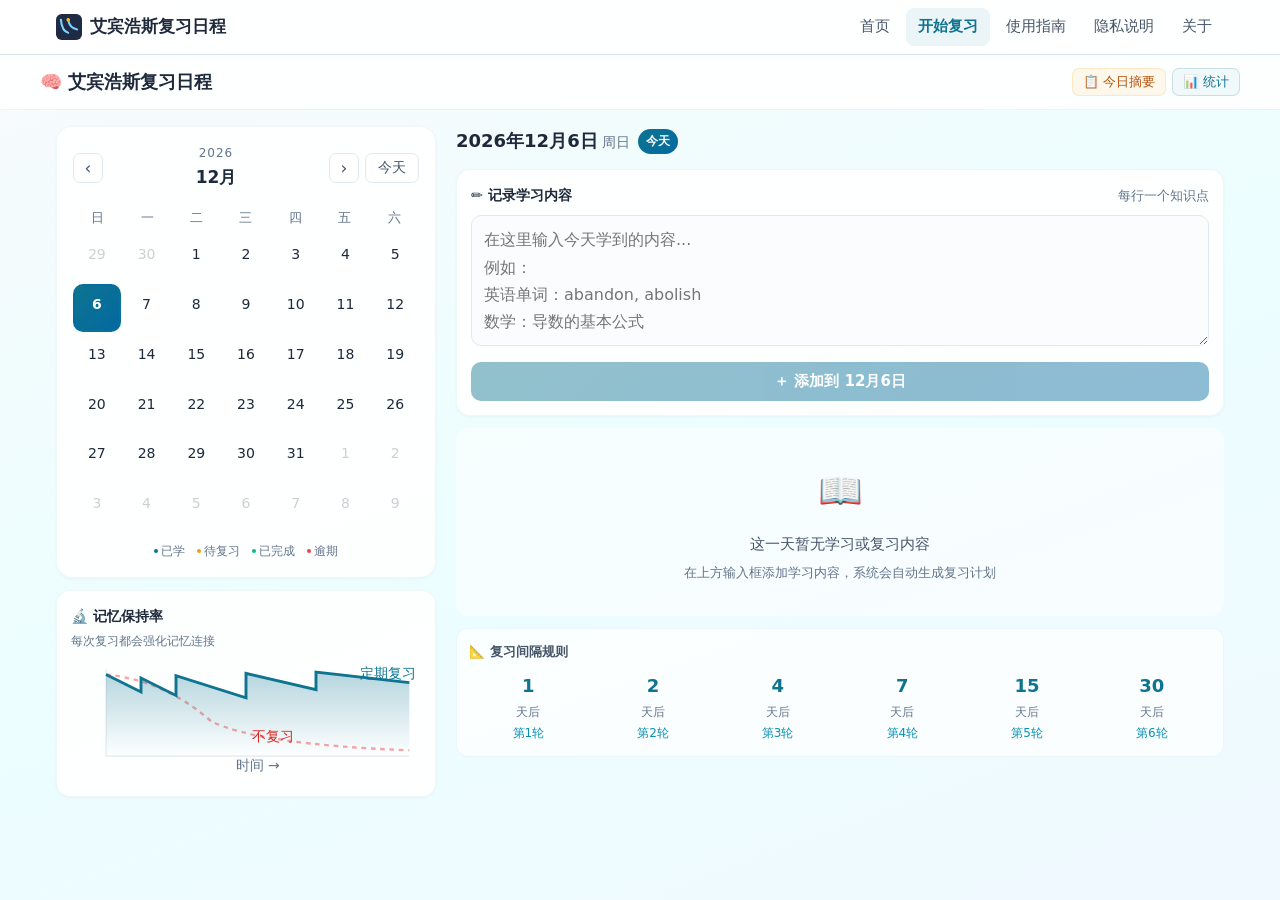
==== commit 1ce05005: "多页面版本" ====
--- a/app/index.html
+++ b/app/index.html
@@ -10,8 +10,8 @@
 <meta name="theme-color" content="#0e7490">
 <meta name="description" content="艾宾浩斯遗忘曲线复习提示工具">
 <title>艾宾浩斯复习日程</title>
-<link rel="manifest" href="[data-uri]">
-<link rel="icon" href="data:image/svg+xml,<svg xmlns='http://www.w3.org/2000/svg' viewBox='0 0 100 100'><text y='.9em' font-size='80'>🧠</text></svg>">
+<link rel="manifest" href="manifest.webmanifest">
+<link rel="icon" type="image/svg+xml" href="../favicon.svg">
 <!-- 改动：先加载共用样式（../ 表示上一级目录），再加载应用专用样式 app.css -->
 <link rel="stylesheet" href="../style.css">
 <link rel="stylesheet" href="app.css">
@@ -21,7 +21,7 @@
 <!-- 改动：顶部加入全站共用的导航栏（和其他页面是同一段代码，当前页用 aria-current 标记） -->
 <header class="nav">
   <div class="nav-inner">
-    <a class="brand" href="../index.html">🧠 <span>艾宾浩斯复习日程</span></a>
+    <a class="brand" href="../index.html"><img class="brand-icon" src="../favicon.svg" alt=""> <span>艾宾浩斯复习日程</span></a>
     <nav class="nav-links" aria-label="主导航">
       <a href="../index.html">首页</a>
       <a href="index.html" aria-current="page">开始复习</a>
--- a/style.css
+++ b/style.css
@@ -36,7 +36,8 @@
   border-bottom:1px solid var(--primary-line);
 }
 .nav-inner{display:flex;align-items:center;gap:12px;max-width:1200px;margin:0 auto;padding:8px 16px}
-.brand{font-size:17px;font-weight:700;color:var(--text);text-decoration:none;white-space:nowrap;flex-shrink:0}
+.brand{font-size:17px;font-weight:700;color:var(--text);text-decoration:none;white-space:nowrap;flex-shrink:0;display:inline-flex;align-items:center;gap:8px}
+.brand-icon{width:26px;height:26px;display:block}
 .nav-links{display:flex;gap:4px;margin-left:auto;overflow-x:auto;scrollbar-width:none}   /* 手机上放不下时可以横向滑动 */
 .nav-links::-webkit-scrollbar{display:none}
 .nav-links a{
@@ -47,7 +48,7 @@
 .nav-links a:hover{background:var(--primary-soft);color:var(--primary)}
 .nav-links a[aria-current="page"]{background:var(--primary-soft);color:var(--primary);font-weight:700}
 @media(max-width:560px){
-  .brand span{display:none}     /* 手机上只留 🧠 图标，把位置让给链接 */
+  .brand span{display:none}     /* 手机上只留图标，把位置让给链接 */
   .nav-links{margin-left:0}
   .nav-links a{padding:6px 9px}
 }
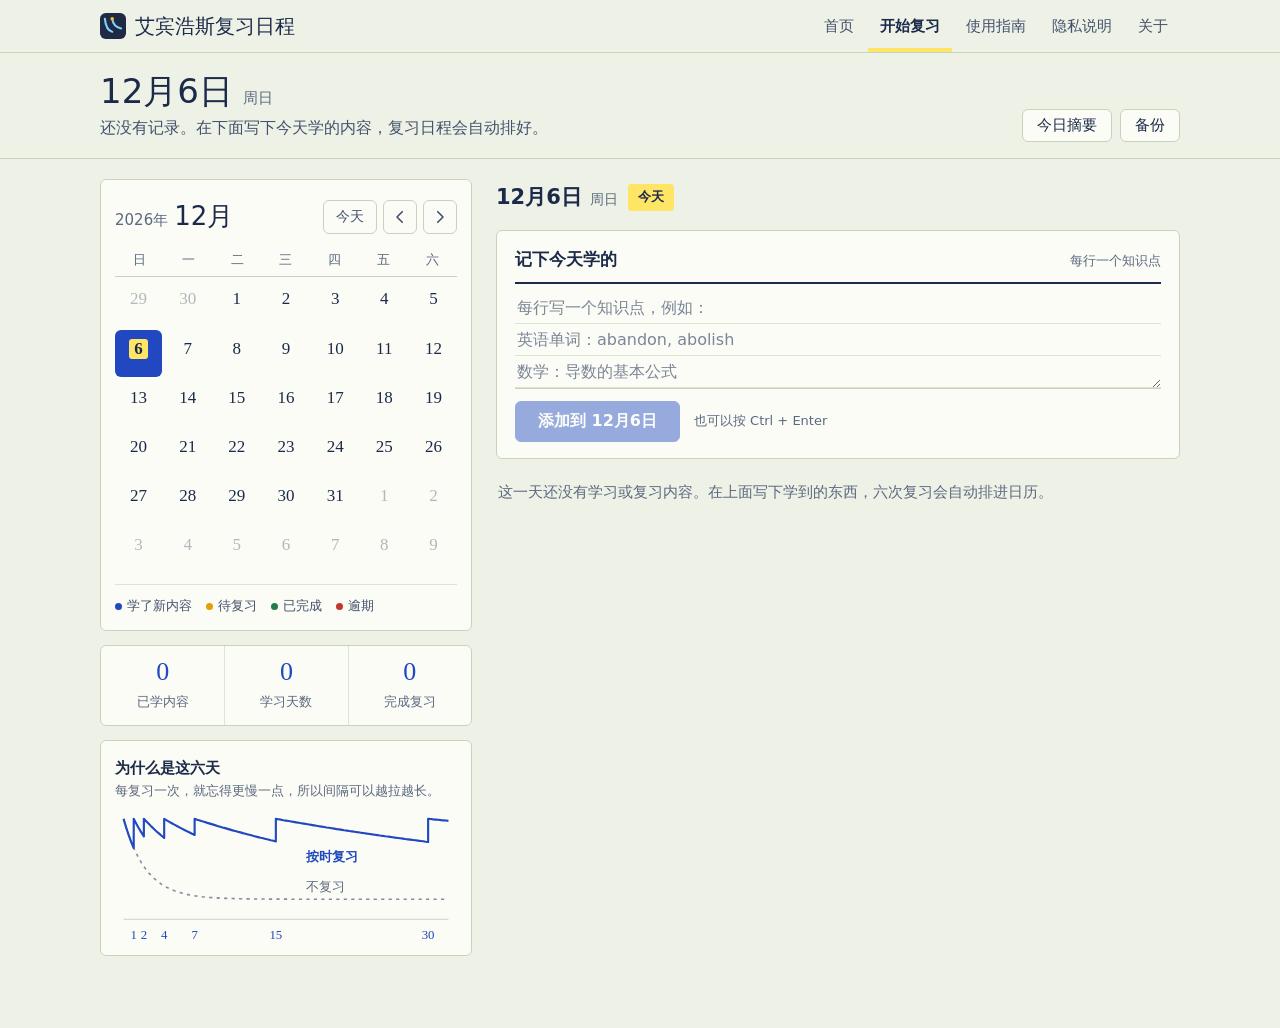
==== commit 4fbe3755: "重新设计：笔记本风格" ====
--- a/app/index.html
+++ b/app/index.html
@@ -2,23 +2,24 @@
 <html lang="zh-CN">
 <head>
 <meta charset="UTF-8">
-<!-- 改动：去掉了 maximum-scale=1.0 和 user-scalable=no，这样用户可以双指缩放页面（对视力不好的人很重要） -->
+<!-- 没有 user-scalable=no：用户可以双指缩放页面（对视力不好的人很重要） -->
 <meta name="viewport" content="width=device-width, initial-scale=1.0">
 <meta name="apple-mobile-web-app-capable" content="yes">
-<meta name="apple-mobile-web-app-status-bar-style" content="black-translucent">
+<meta name="apple-mobile-web-app-status-bar-style" content="default">
 <meta name="apple-mobile-web-app-title" content="复习日程">
-<meta name="theme-color" content="#0e7490">
+<!-- 浏览器顶栏的颜色：日间用纸色，夜间用深色 -->
+<meta name="theme-color" content="#eef2e6" media="(prefers-color-scheme: light)">
+<meta name="theme-color" content="#12171f" media="(prefers-color-scheme: dark)">
 <meta name="description" content="艾宾浩斯遗忘曲线复习提示工具">
-<title>艾宾浩斯复习日程</title>
+<title>开始复习 - 艾宾浩斯复习日程</title>
 <link rel="manifest" href="manifest.webmanifest">
 <link rel="icon" type="image/svg+xml" href="../favicon.svg">
-<!-- 改动：先加载共用样式（../ 表示上一级目录），再加载应用专用样式 app.css -->
+<!-- 先加载共用样式（../ 表示上一级目录），再加载应用专用样式 app.css -->
 <link rel="stylesheet" href="../style.css">
 <link rel="stylesheet" href="app.css">
 </head>
-<!-- 改动：body 加了 app-page，让应用页面固定为一屏高、内容区自己滚动 -->
 <body class="app-page">
-<!-- 改动：顶部加入全站共用的导航栏（和其他页面是同一段代码，当前页用 aria-current 标记） -->
+<!-- 顶部是全站共用的导航栏（和其他页面是同一段代码，当前页用 aria-current 标记） -->
 <header class="nav">
   <div class="nav-inner">
     <a class="brand" href="../index.html"><img class="brand-icon" src="../favicon.svg" alt=""> <span>艾宾浩斯复习日程</span></a>
@@ -31,480 +32,12 @@
     </nav>
   </div>
 </header>
-<div class="app" id="app"></div>
-<script>
-// ========== DATA LAYER ==========
-const REVIEW_INTERVALS = [1,2,4,7,15,30];
-const REVIEW_LABELS = ['1天后','2天后','4天后','7天后','15天后','30天后'];
-const WEEKDAYS = ['日','一','二','三','四','五','六'];
-const MONTHS = ['1月','2月','3月','4月','5月','6月','7月','8月','9月','10月','11月','12月'];
-const LS_KEY = 'ebbinghaus-pwa-v1';
 
-function dateToKey(d){ return d.getFullYear()+'-'+String(d.getMonth()+1).padStart(2,'0')+'-'+String(d.getDate()).padStart(2,'0') }
-function keyToDate(k){ const p=k.split('-').map(Number); return new Date(p[0],p[1]-1,p[2]) }
-function addDays(d,n){ const r=new Date(d); r.setDate(r.getDate()+n); return r }
-function sameDay(a,b){ return a.getFullYear()===b.getFullYear()&&a.getMonth()===b.getMonth()&&a.getDate()===b.getDate() }
-function retentionRate(days){ return Math.max(0.2,Math.exp(-0.3*days)) }
+<!-- 整个应用的界面都由 app.js 画在这个 #app 里 -->
+<main class="app" id="app"></main>
+<noscript><p style="padding:24px">这个页面需要开启 JavaScript 才能使用。</p></noscript>
 
-let state = {
-  entries: {},
-  completed: {},
-  currentMonth: new Date().getMonth(),
-  currentYear: new Date().getFullYear(),
-  selectedDate: new Date(),
-  inputText: '',
-  showStats: false,
-  showModal: false,
-  dismissedDate: ''
-};
-
-function loadState(){
-  try{
-    const raw = localStorage.getItem(LS_KEY);
-    if(raw){
-      const d = JSON.parse(raw);
-      state.entries = d.entries||{};
-      state.completed = d.completed||{};
-    }
-  }catch(e){}
-}
-function saveState(){
-  try{
-    localStorage.setItem(LS_KEY, JSON.stringify({entries:state.entries,completed:state.completed}));
-  }catch(e){}
-}
-
-function getReviewMap(){
-  const map={};
-  Object.keys(state.entries).forEach(dk=>{
-    const items=state.entries[dk];
-    const ld=keyToDate(dk);
-    REVIEW_INTERVALS.forEach((interval,idx)=>{
-      const rd=addDays(ld,interval);
-      const rk=dateToKey(rd);
-      if(!map[rk])map[rk]=[];
-      items.forEach(item=>{
-        map[rk].push({content:item,learnedOn:dk,reviewRound:idx+1,interval});
-      });
-    });
-  });
-  return map;
-}
-
-function isCompleted(dk,content,learnedOn){
-  return !!state.completed[dk+'::'+learnedOn+'::'+content];
-}
-function toggleCompleted(dk,content,learnedOn){
-  const k=dk+'::'+learnedOn+'::'+content;
-  if(state.completed[k]) delete state.completed[k];
-  else state.completed[k]=true;
-  saveState(); render();
-}
-
-function getOverdue(rMap){
-  const today=new Date(); const arr=[];
-  Object.keys(rMap).forEach(dk=>{
-    const d=keyToDate(dk);
-    if(d<today&&!sameDay(d,today)){
-      rMap[dk].forEach(r=>{
-        if(!state.completed[dk+'::'+r.learnedOn+'::'+r.content])
-          arr.push({...r,dueDate:dk});
-      });
-    }
-  });
-  return arr;
-}
-
-function getStreak(rMap){
-  const today=new Date(); let count=0; let cd=new Date(today);
-  const tKey=dateToKey(cd); const tRevs=rMap[tKey]||[]; const tLearned=state.entries[tKey]||[];
-  if(!tRevs.length&&!tLearned.length) cd=addDays(cd,-1);
-  else if(tRevs.length){
-    const allDone=tRevs.every(r=>state.completed[tKey+'::'+r.learnedOn+'::'+r.content]);
-    if(!allDone) cd=addDays(cd,-1);
-  }
-  for(let i=0;i<365;i++){
-    const dk=dateToKey(cd); const revs=rMap[dk]||[]; const learned=state.entries[dk]||[];
-    if(!revs.length&&!learned.length) break;
-    if(revs.length){
-      const allDone=revs.every(r=>state.completed[dk+'::'+r.learnedOn+'::'+r.content]);
-      if(!allDone) break;
-    }
-    count++; cd=addDays(cd,-1);
-  }
-  return count;
-}
-
-function getCalDays(y,m){
-  const first=new Date(y,m,1); const last=new Date(y,m+1,0); const days=[];
-  for(let i=first.getDay()-1;i>=0;i--) days.push({date:new Date(y,m,-i),outside:true});
-  for(let i=1;i<=last.getDate();i++) days.push({date:new Date(y,m,i),outside:false});
-  const rem=42-days.length;
-  for(let i=1;i<=rem;i++) days.push({date:new Date(y,m+1,i),outside:true});
-  return days;
-}
-
-// ========== RENDER ==========
-function h(tag,attrs,...children){
-  const el=document.createElement(tag);
-  if(attrs) Object.keys(attrs).forEach(k=>{
-    if(k==='onclick'||k==='oninput'||k==='onchange') el.addEventListener(k.slice(2),attrs[k]);
-    else if(k==='className') el.className=attrs[k];
-    else if(k==='style'&&typeof attrs[k]==='object'){
-      Object.assign(el.style,attrs[k]);
-    }
-    else el.setAttribute(k,attrs[k]);
-  });
-  children.flat(Infinity).forEach(c=>{
-    if(c==null||c===false)return;
-    if(typeof c==='string'||typeof c==='number') el.appendChild(document.createTextNode(c));
-    else if(c instanceof Node) el.appendChild(c);
-  });
-  return el;
-}
-
-function render(){
-  const today=new Date();
-  const todayKey=dateToKey(today);
-  const rMap=getReviewMap();
-  const overdue=getOverdue(rMap);
-  const streak=getStreak(rMap);
-  const selKey=dateToKey(state.selectedDate);
-  const dayReviews=rMap[selKey]||[];
-  const dayLearned=state.entries[selKey]||[];
-  const calDays=getCalDays(state.currentYear,state.currentMonth);
-  const isToday=sameDay(state.selectedDate,today);
-  const todayRevs=rMap[todayKey]||[];
-  const todayDone=todayRevs.filter(r=>isCompleted(todayKey,r.content,r.learnedOn)).length;
-  const totalLearned=Object.values(state.entries).reduce((s,a)=>s+a.length,0);
-  const totalCompleted=Object.keys(state.completed).length;
-
-  // Auto show modal
-  if(!state.showModal && state.dismissedDate!==todayKey && (todayRevs.length>0||overdue.length>0)){
-    state.showModal=true;
-  }
-
-  const app=document.getElementById('app');
-  app.innerHTML='';
-
-  // == Modal ==
-  if(state.showModal){
-    const dismiss=()=>{ state.showModal=false; state.dismissedDate=todayKey; render(); };
-    const overlay=h('div',{className:'modal-overlay',onclick:dismiss});
-    const modal=h('div',{className:'modal',onclick:e=>e.stopPropagation()},
-      // Header
-      h('div',{className:'modal-header'},
-        h('div',null,
-          h('h2',null,(todayRevs.length>0?'📋':'✅')+' 今日复习摘要'),
-          h('p',{className:'date'},today.getFullYear()+'年'+(today.getMonth()+1)+'月'+today.getDate()+'日 周'+WEEKDAYS[today.getDay()])
-        ),
-        h('button',{className:'modal-close',onclick:dismiss},'✕')
-      ),
-      // Streak
-      streak>0?h('div',{className:'streak-bar'},
-        h('span',{className:'streak-fire',style:{fontSize:'18px'}},'🔥'),
-        h('span',null,'连续坚持 ',h('strong',null,streak),' 天'),
-        h('span',{className:'msg'},streak>=30?'太强了！':streak>=14?'继续保持！':streak>=7?'一周达成！':'加油！')
-      ):null,
-      // Summary
-      h('div',{className:'modal-summary'},
-        h('div',{className:'card',style:{borderColor:'rgba(14,116,144,0.15)'}},
-          h('div',{className:'num',style:{color:'#0e7490'}},todayRevs.length),
-          h('div',{className:'lbl'},'今日待复习')
-        ),
-        h('div',{className:'card',style:{borderColor:'rgba(16,185,129,0.15)'}},
-          h('div',{className:'num',style:{color:'#10b981'}},todayDone),
-          h('div',{className:'lbl'},'已完成')
-        ),
-        h('div',{className:'card',style:{borderColor:overdue.length>0?'rgba(239,68,68,0.15)':'rgba(16,185,129,0.15)'}},
-          h('div',{className:'num',style:{color:overdue.length>0?'#ef4444':'#10b981'}},overdue.length),
-          h('div',{className:'lbl'},'逾期未复习')
-        )
-      ),
-      // Today list
-      todayRevs.length>0?h('div',{className:'modal-list'},
-        h('h4',null,'📌 今日复习内容'),
-        h('div',{className:'modal-list-scroll'},
-          ...(() => {
-            const groups={};
-            todayRevs.forEach(r=>{ if(!groups[r.learnedOn])groups[r.learnedOn]=[]; groups[r.learnedOn].push(r); });
-            return Object.keys(groups).sort().map(lk=>{
-              const ld=keyToDate(lk); const items=groups[lk];
-              return h('div',{className:'modal-group'},
-                h('div',{className:'modal-group-head'},
-                  h('span',null,'学于 '+(ld.getMonth()+1)+'/'+ld.getDate()),
-                  h('span',{className:'review-round'},'第'+items[0].reviewRound+'次')
-                ),
-                ...items.map(r=>{
-                  const done=isCompleted(todayKey,r.content,r.learnedOn);
-                  return h('div',{className:'modal-item',style:{background:done?'rgba(16,185,129,0.05)':'rgba(251,191,36,0.05)'}},
-                    h('div',{className:'check-box',onclick:()=>toggleCompleted(todayKey,r.content,r.learnedOn),style:{background:done?'#10b981':'transparent',borderColor:done?'#10b981':'#cbd5e1',color:'#fff'}},done?'✓':''),
-                    h('span',{style:{fontSize:'14px',color:'#334155',flex:'1',textDecoration:done?'line-through':'none',opacity:done?'0.5':'1'}},r.content)
-                  );
-                })
-              );
-            });
-          })()
-        )
-      ):null,
-      // Overdue
-      overdue.length>0?h('div',{className:'modal-overdue'},
-        h('h4',null,'⚠️ 逾期未复习 ('+overdue.length+'项)'),
-        h('p',{className:'hint'},'以下内容已过复习日期，建议尽快补习'),
-        h('div',{className:'modal-list-scroll'},
-          ...overdue.slice(0,10).map(r=>
-            h('div',{className:'modal-overdue-item'},
-              h('span',{style:{flex:'1'}},r.content),
-              h('span',{className:'meta'},'原定 '+(keyToDate(r.dueDate).getMonth()+1)+'/'+keyToDate(r.dueDate).getDate())
-            )
-          ),
-          overdue.length>10?h('p',{style:{fontSize:'13px',color:'#64748b',textAlign:'center',marginTop:'5px'}},'还有 '+(overdue.length-10)+' 项...'):null
-        )
-      ):null,
-      // Button
-      h('button',{className:'modal-start-btn',onclick:dismiss},todayRevs.length-todayDone>0?'开始复习 →':'知道了 👍')
-    );
-    overlay.appendChild(modal);
-    app.appendChild(overlay);
-  }
-
-  // == Header ==
-  const header=h('div',{className:'header'},
-    h('div',{className:'header-inner'},
-      h('div',{className:'logo'},
-        h('h1',null,'🧠 艾宾浩斯复习日程'),
-      ),
-      h('div',{className:'header-btns'},
-        streak>0?h('div',{className:'streak-badge'},h('span',{className:'streak-fire'},'🔥'),streak+'天'):null,
-        overdue.length>0?h('button',{className:'hbtn danger'},'⚠️ '+overdue.length+'项逾期'):null,
-        h('button',{className:'hbtn warn',onclick:()=>{state.showModal=true;render();}},'📋 今日摘要'),
-        h('button',{className:'hbtn',onclick:()=>{state.showStats=!state.showStats;render();}},state.showStats?'✕ 关闭':'📊 统计')
-      )
-    ),
-    // Stats
-    state.showStats?h('div',{className:'stats-panel'},
-      h('div',{className:'stat-card'},h('div',{className:'stat-num'},totalLearned),h('div',{className:'stat-label'},'已学内容')),
-      h('div',{className:'stat-card'},h('div',{className:'stat-num'},Object.keys(state.entries).length),h('div',{className:'stat-label'},'学习天数')),
-      h('div',{className:'stat-card'},h('div',{className:'stat-num',style:{color:'#10b981'}},totalCompleted),h('div',{className:'stat-label'},'已完成复习')),
-      h('div',{className:'stat-card'},h('div',{className:'stat-num',style:{color:todayRevs.length-todayDone>0?'#f59e0b':'#10b981'}},todayRevs.length-todayDone),h('div',{className:'stat-label'},'今日待复习'))
-    ):null,
-    // Today banner
-    todayRevs.length>0?h('div',{className:'today-banner'},
-      h('span',null,'📌 今日有 ',h('strong',null,todayRevs.length),' 项需要复习，已完成 ',h('strong',null,todayDone),' 项'),
-      !sameDay(state.selectedDate,today)?h('button',{className:'cal-today-btn',onclick:()=>{state.selectedDate=today;state.currentMonth=today.getMonth();state.currentYear=today.getFullYear();render();}},'查看今日'):null
-    ):null
-  );
-  app.appendChild(header);
-
-  // == Main ==
-  const main=h('div',{className:'main'});
-  const grid=h('div',{className:'main-grid'});
-
-  // -- Calendar column --
-  const calCol=h('div',{className:'cal-section'});
-
-  // Calendar card
-  const calCard=h('div',{className:'cal-card'});
-  const calNav=h('div',{className:'cal-nav'},
-    h('button',{onclick:()=>{if(state.currentMonth===0){state.currentMonth=11;state.currentYear--}else state.currentMonth--;render();}},'‹'),
-    h('div',{className:'cal-title'},
-      h('span',{className:'year'},state.currentYear),
-      h('span',{className:'month'},MONTHS[state.currentMonth])
-    ),
-    h('button',{onclick:()=>{if(state.currentMonth===11){state.currentMonth=0;state.currentYear++}else state.currentMonth++;render();}},'›'),
-    h('button',{className:'cal-today-btn',onclick:()=>{state.currentMonth=today.getMonth();state.currentYear=today.getFullYear();state.selectedDate=today;render();}},'今天')
-  );
-  calCard.appendChild(calNav);
-
-  const weekRow=h('div',{className:'week-row'});
-  WEEKDAYS.forEach(w=>weekRow.appendChild(h('div',{className:'week-label'},w)));
-  calCard.appendChild(weekRow);
-
-  const daysGrid=h('div',{className:'days-grid'});
-  calDays.forEach(day=>{
-    const dk=dateToKey(day.date);
-    const hasL=!!state.entries[dk];
-    const hasR=!!(rMap[dk]&&rMap[dk].length);
-    const isSel=sameDay(day.date,state.selectedDate);
-    const isTd=sameDay(day.date,today);
-    const rc=(rMap[dk]||[]).length;
-    const dc=(rMap[dk]||[]).filter(r=>isCompleted(dk,r.content,r.learnedOn)).length;
-    const allDone=rc>0&&dc===rc;
-    const isPast=day.date<today&&!isTd;
-
-    let cls='day-cell';
-    if(isSel)cls+=' selected';
-    else if(isTd)cls+=' today';
-    if(day.outside)cls+=' outside';
-
-    const cell=h('div',{className:cls,onclick:()=>{state.selectedDate=day.date;render();}},
-      h('span',null,day.date.getDate()),
-      h('div',{className:'dot-row'},
-        hasL?h('div',{className:'dot',style:{background:isSel?'rgba(255,255,255,0.9)':'#0e7490'}}):null,
-        hasR?h('div',{className:'dot',style:{background:isSel?'rgba(255,255,255,0.7)':allDone?'#10b981':isPast?'#ef4444':'#f59e0b'}}):null
-      )
-    );
-    daysGrid.appendChild(cell);
-  });
-  calCard.appendChild(daysGrid);
-
-  const legend=h('div',{className:'legend'},
-    h('div',{className:'legend-item'},h('div',{className:'dot',style:{background:'#0e7490'}}),' 已学'),
-    h('div',{className:'legend-item'},h('div',{className:'dot',style:{background:'#f59e0b'}}),' 待复习'),
-    h('div',{className:'legend-item'},h('div',{className:'dot',style:{background:'#10b981'}}),' 已完成'),
-    h('div',{className:'legend-item'},h('div',{className:'dot',style:{background:'#ef4444'}}),' 逾期')
-  );
-  calCard.appendChild(legend);
-  calCol.appendChild(calCard);
-
-  // Curve
-  const curveCard=h('div',{className:'curve-card'});
-  curveCard.innerHTML='<h3>🔬 记忆保持率</h3><p>每次复习都会强化记忆连接</p><svg viewBox="0 0 300 100" style="width:100%;height:auto"><!-- 改动：高度改为自动，图里的字不再被压得很小 --><defs><linearGradient id="cg" x1="0" y1="0" x2="0" y2="1"><stop offset="0%" stop-color="#0e7490" stop-opacity="0.3"/><stop offset="100%" stop-color="#0e7490" stop-opacity="0"/></linearGradient></defs><line x1="30" y1="85" x2="290" y2="85" stroke="#e2e8f0" stroke-width="1"/><line x1="30" y1="10" x2="30" y2="85" stroke="#e2e8f0" stroke-width="1"/><path d="M30,15 Q80,20 120,55 Q160,75 290,80" fill="none" stroke="#fca5a5" stroke-width="2" stroke-dasharray="4,4"/><path d="M30,15 L60,30 L60,18 L90,33 L90,16 L150,35 L150,14 L210,28 L210,13 L290,22" fill="none" stroke="#0e7490" stroke-width="2.5"/><path d="M30,15 L60,30 L60,18 L90,33 L90,16 L150,35 L150,14 L210,28 L210,13 L290,22 L290,85 L30,85 Z" fill="url(#cg)"/><text x="160" y="97" text-anchor="middle" font-size="12" fill="#64748b">时间 →</text><text x="155" y="72" font-size="12" fill="#dc2626">不复习</text><text x="248" y="18" font-size="12" fill="#0e7490">定期复习</text></svg>';
-  calCol.appendChild(curveCard);
-
-  grid.appendChild(calCol);
-
-  // -- Detail column --
-  const detailCol=h('div',{className:'detail-section'});
-
-  // Date header
-  detailCol.appendChild(h('div',{className:'date-header'},
-    h('h2',null,state.selectedDate.getFullYear()+'年'+(state.selectedDate.getMonth()+1)+'月'+state.selectedDate.getDate()+'日',
-      h('span',{className:'date-weekday'},' 周'+WEEKDAYS[state.selectedDate.getDay()])
-    ),
-    isToday?h('span',{className:'today-tag'},'今天'):null
-  ));
-
-  // Input
-  const inputCard=h('div',{className:'input-card'},
-    h('div',{className:'input-header'},
-      h('span',null,'✏️'),
-      h('span',{style:{fontWeight:'600'}},'记录学习内容'),
-      h('span',{className:'hint'},'每行一个知识点')
-    )
-  );
-  const ta=h('textarea',{placeholder:'在这里输入今天学到的内容...\n例如：\n英语单词：abandon, abolish\n数学：导数的基本公式',rows:'4',oninput:e=>{state.inputText=e.target.value}});
-  ta.value=state.inputText;
-  inputCard.appendChild(ta);
-  const addBtn=h('button',{className:'add-btn',onclick:()=>{
-    if(!state.inputText.trim())return;
-    const k=selKey;
-    if(!state.entries[k])state.entries[k]=[];
-    state.inputText.split('\n').filter(l=>l.trim()).forEach(l=>state.entries[k].push(l.trim()));
-    state.inputText='';
-    saveState(); render();
-  }},'＋ 添加到 '+(state.selectedDate.getMonth()+1)+'月'+state.selectedDate.getDate()+'日');
-  if(!state.inputText.trim()) addBtn.disabled=true;
-  inputCard.appendChild(addBtn);
-  detailCol.appendChild(inputCard);
-
-  // Learned items
-  if(dayLearned.length>0){
-    const sec=h('div',{className:'section-card'},
-      h('div',{className:'section-title'},
-        h('span',{className:'section-dot',style:{background:'#0e7490'}}),
-        '当日学习 · '+dayLearned.length+'项'
-      )
-    );
-    dayLearned.forEach((item,idx)=>{
-      sec.appendChild(h('div',{className:'learn-item'},
-        h('span',{style:{flex:'1'}},item),
-        h('button',{className:'del-btn',onclick:()=>{
-          state.entries[selKey]=state.entries[selKey].filter((_,i)=>i!==idx);
-          if(state.entries[selKey].length===0)delete state.entries[selKey];
-          saveState(); render();
-        }},'✕')
-      ));
-    });
-    // Schedule preview
-    const preview=h('div',{className:'schedule-preview'},h('p',{className:'label'},'📅 复习安排'));
-    const tags=h('div',{className:'schedule-tags'});
-    REVIEW_INTERVALS.forEach((interval,i)=>{
-      const rd=addDays(state.selectedDate,interval);
-      const isPast=rd<today;
-      tags.appendChild(h('span',{className:'schedule-tag',style:{
-        background:isPast?'rgba(239,68,68,0.08)':'rgba(14,116,144,0.08)',
-        color:isPast?'#ef4444':'#0e7490',
-        borderColor:isPast?'rgba(239,68,68,0.15)':'rgba(14,116,144,0.15)'
-      },onclick:()=>{state.selectedDate=rd;state.currentMonth=rd.getMonth();state.currentYear=rd.getFullYear();render();}},
-        (rd.getMonth()+1)+'/'+rd.getDate()+' ('+REVIEW_LABELS[i]+')'
-      ));
-    });
-    preview.appendChild(tags);
-    sec.appendChild(preview);
-    detailCol.appendChild(sec);
-  }
-
-  // Review items
-  if(dayReviews.length>0){
-    const doneTotal=dayReviews.filter(r=>isCompleted(selKey,r.content,r.learnedOn)).length;
-    const sec=h('div',{className:'section-card'},
-      h('div',{className:'section-title'},
-        h('span',{className:'section-dot',style:{background:'#f59e0b'}}),
-        '需要复习 · '+dayReviews.length+'项',
-        h('span',{className:'done-count'},'已完成 '+doneTotal+'/'+dayReviews.length)
-      )
-    );
-    const groups={};
-    dayReviews.forEach(r=>{ if(!groups[r.learnedOn])groups[r.learnedOn]=[]; groups[r.learnedOn].push(r); });
-    Object.keys(groups).sort().forEach(lk=>{
-      const ld=keyToDate(lk); const items=groups[lk]; const rr=retentionRate(items[0].interval);
-      const grp=h('div',{className:'review-group'},
-        h('div',{className:'review-group-head'},
-          h('span',null,'学于 '+(ld.getMonth()+1)+'/'+ld.getDate()),
-          h('span',{className:'review-round'},'第'+items[0].reviewRound+'次复习'),
-          h('div',{className:'retention-bar'},h('div',{className:'retention-fill',style:{width:(rr*100)+'%',background:rr>0.5?'#10b981':rr>0.3?'#f59e0b':'#ef4444'}})),
-          h('span',{className:'retention-text'},Math.round(rr*100)+'%')
-        )
-      );
-      items.forEach(r=>{
-        const done=isCompleted(selKey,r.content,r.learnedOn);
-        grp.appendChild(h('div',{className:'review-item',style:{
-          background:done?'rgba(16,185,129,0.04)':'rgba(251,191,36,0.04)',
-          borderColor:done?'rgba(16,185,129,0.15)':'rgba(251,191,36,0.15)'
-        }},
-          h('div',{className:'check-box',onclick:()=>toggleCompleted(selKey,r.content,r.learnedOn),style:{
-            background:done?'#10b981':'transparent',
-            borderColor:done?'#10b981':'#cbd5e1',color:'#fff',fontSize:'13px',fontWeight:'700'
-          }},done?'✓':''),
-          h('span',{className:'review-text',style:{textDecoration:done?'line-through':'none',opacity:done?'0.5':'1',flex:'1'}},r.content)
-        ));
-      });
-      sec.appendChild(grp);
-    });
-    detailCol.appendChild(sec);
-  }
-
-  // Empty
-  if(dayLearned.length===0&&dayReviews.length===0){
-    detailCol.appendChild(h('div',{className:'empty-state'},
-      h('div',{className:'icon'},'📖'),
-      h('p',{className:'text'},'这一天暂无学习或复习内容'),
-      h('p',{className:'hint'},'在上方输入框添加学习内容，系统会自动生成复习计划')
-    ));
-  }
-
-  // Ref card
-  const refCard=h('div',{className:'ref-card'},h('h4',null,'📐 复习间隔规则'));
-  const refGrid=h('div',{className:'ref-grid'});
-  REVIEW_INTERVALS.forEach((interval,i)=>{
-    refGrid.appendChild(h('div',{className:'ref-item'},
-      h('div',{className:'ref-num'},interval),
-      h('div',{className:'ref-label'},'天后'),
-      h('div',{className:'ref-round'},'第'+(i+1)+'轮')
-    ));
-  });
-  refCard.appendChild(refGrid);
-  detailCol.appendChild(refCard);
-
-  grid.appendChild(detailCol);
-  main.appendChild(grid);
-  app.appendChild(main);
-}
-
-// Init
-loadState();
-render();
-</script>
+<!-- 应用的脚本单独放在 app.js 里（原来是直接写在这个文件里的） -->
+<script src="app.js"></script>
 </body>
 </html>
--- a/style.css
+++ b/style.css
@@ -1,107 +1,187 @@
 /* ===== 全站共用样式 =====
    所有页面（首页、使用指南、隐私说明、关于、应用）都引用这一个文件。
-   想换主题色，只需要改下面 :root 里的颜色变量，全站一起变。 */
+
+   设计思路：一本学生的笔记本。
+   - 底色是护眼作业本那种淡绿色的纸
+   - 文字是蓝黑墨水，按钮和链接是圆珠笔蓝
+   - “今天”和当前页用荧光笔黄标出来
+   - 记得越牢，墨色越深；忘得越多，墨色越淡
+
+   想换颜色，只改下面 :root 里的变量，全站一起变。 */
 
 :root{
-  /* 青蓝色主题（改动：原来是靛紫 #6366f1） */
-  --primary:#0e7490;        /* 主色：按钮、链接、强调（和白字对比度约 5.4，够清晰） */
-  --primary-2:#0369a1;      /* 渐变的另一端，偏蓝一点 */
-  --primary-soft:rgba(14,116,144,0.08);   /* 很浅的主色底，用于标签/卡片底 */
-  --primary-line:rgba(14,116,144,0.18);   /* 主色的细边框 */
-  --text:#1e293b;           /* 正文 */
-  --text-2:#475569;         /* 次要文字（改动：加深，原来更浅，看不清） */
-  --text-3:#64748b;         /* 辅助说明文字（改动：加深，原来是 #94a3b8） */
-  --card:rgba(255,255,255,0.92);
-  --radius:14px;
+  color-scheme:light dark;          /* 告诉浏览器：这个网站同时支持日间和夜间 */
+
+  /* 纸 */
+  --paper:#eef2e6;                  /* 页面底色：护眼纸的淡绿 */
+  --sheet:#fafcf5;                  /* 一张“纸”（面板）的颜色，比底色亮一点 */
+  --rule:#c9d3bb;                   /* 横线、边框 */
+  --rule-soft:#dde5d1;              /* 更淡的横线 */
+
+  /* 墨 */
+  --ink:#1c2a4a;                    /* 正文：蓝黑墨水 */
+  --ink-2:#44506c;                  /* 次要文字 */
+  --ink-3:#5d6880;                  /* 辅助说明（在纸色上对比度约 5，够清晰） */
+
+  /* 笔 */
+  --pen:#2148c0;                    /* 圆珠笔蓝：按钮、链接 */
+  --pen-deep:#18379a;               /* 按下/悬停时更深一点 */
+  --pen-wash:rgba(33,72,192,.09);   /* 很淡的蓝底 */
+  --on-pen:#ffffff;                 /* 蓝色按钮上的字 */
+  --hl:#ffe566;                     /* 荧光笔黄 */
+  --on-hl:#1c2a4a;                  /* 荧光笔上面的字，永远用深色 */
+
+  /* 状态色（日历圆点、清单）*/
+  --done:#237a4b;                   /* 已完成：绿 */
+  --done-wash:rgba(35,122,75,.10);
+  --due:#96600a;                    /* 待复习：琥珀色文字 */
+  --due-dot:#e3a008;                /* 待复习：圆点 */
+  --late:#c2362c;                   /* 逾期：红 */
+  --late-wash:rgba(194,54,44,.08);
+
+  /* 字体：全部用设备自带的字体，不从别的网站下载 */
+  --font-body:'Microsoft YaHei','微软雅黑','PingFang SC','Hiragino Sans GB','Noto Sans CJK SC',system-ui,sans-serif;
+  /* 标题用楷体（课本里教写字用的那种字）。没有楷体的设备会自动用后面的字体 */
+  --font-kai:'KaiTi','楷体','Kaiti SC','STKaiti','BiauKai','AR PL UKai CN','Songti SC','Noto Serif CJK SC',var(--font-body);
+  /* 大数字用 Georgia，数字的形状比较好看 */
+  --font-num:Georgia,'Times New Roman','Songti SC',serif;
+
+  --radius:6px;
+  --nav-h:52px;
+}
+
+/* 夜间模式：手机/电脑开了深色模式时自动切换，像晚上台灯下的书桌 */
+@media (prefers-color-scheme:dark){
+  :root{
+    --paper:#12171f;
+    --sheet:#1a212c;
+    --rule:#343f50;
+    --rule-soft:#262f3c;
+    --ink:#e7eadf;
+    --ink-2:#b7bfcd;
+    --ink-3:#939db0;
+    --pen:#9ab6ff;
+    --pen-deep:#bccdff;
+    --pen-wash:rgba(154,182,255,.12);
+    --on-pen:#0f1830;
+    --hl:#f0d23c;
+    --done:#62c48e;
+    --done-wash:rgba(98,196,142,.12);
+    --due:#e6b550;
+    --due-dot:#e6b550;
+    --late:#f27d72;
+    --late-wash:rgba(242,125,114,.12);
+  }
 }
 
 *{box-sizing:border-box;margin:0;padding:0;-webkit-tap-highlight-color:transparent}
-html{-webkit-text-size-adjust:100%}
+html{-webkit-text-size-adjust:100%;scroll-padding-top:calc(var(--nav-h) + 12px)}
 body{
-  /* 改动：字体改为微软雅黑，不再从 Google 下载字体。
-     Windows 用微软雅黑；苹果/安卓设备没有它，会自动用后面的系统中文字体 */
-  font-family:'Microsoft YaHei','微软雅黑','PingFang SC','Hiragino Sans GB','Noto Sans CJK SC',system-ui,sans-serif;
-  color:var(--text);
-  line-height:1.7;
+  font-family:var(--font-body);
+  color:var(--ink);
+  background:var(--paper);
+  line-height:1.75;
   min-height:100vh;
-  background:linear-gradient(160deg,#f8fafc 0%,#ecfeff 50%,#f0f9ff 100%);
+  display:flex;flex-direction:column;       /* 让页脚在内容很少时也待在最底下 */
 }
-a{color:var(--primary)}
+main{flex:1}
+a{color:var(--pen);text-underline-offset:3px}
+a:hover{color:var(--pen-deep)}
+button{font-family:inherit;color:inherit}
+
+/* 键盘操作时的焦点框：用 Tab 键切换时能看清现在在哪 */
+:focus-visible{outline:2px solid var(--pen);outline-offset:2px;border-radius:3px}
 
 /* ----- 导航栏（每个页面顶部都一样）----- */
 .nav{
   position:sticky;top:0;z-index:50;
-  background:rgba(255,255,255,0.9);
-  backdrop-filter:blur(16px);-webkit-backdrop-filter:blur(16px);
-  border-bottom:1px solid var(--primary-line);
+  background:var(--paper);
+  border-bottom:1px solid var(--rule);
 }
-.nav-inner{display:flex;align-items:center;gap:12px;max-width:1200px;margin:0 auto;padding:8px 16px}
-.brand{font-size:17px;font-weight:700;color:var(--text);text-decoration:none;white-space:nowrap;flex-shrink:0;display:inline-flex;align-items:center;gap:8px}
+.nav-inner{display:flex;align-items:center;gap:12px;max-width:1120px;margin:0 auto;padding:0 20px;height:var(--nav-h)}
+.brand{font-family:var(--font-kai);font-size:20px;color:var(--ink);text-decoration:none;white-space:nowrap;flex-shrink:0;display:inline-flex;align-items:center;gap:9px}
+.brand:hover{color:var(--ink)}
 .brand-icon{width:26px;height:26px;display:block}
-.nav-links{display:flex;gap:4px;margin-left:auto;overflow-x:auto;scrollbar-width:none}   /* 手机上放不下时可以横向滑动 */
+.nav-links{display:flex;gap:2px;margin-left:auto;align-self:stretch;overflow-x:auto;scrollbar-width:none}   /* 手机上放不下时可以横向滑动 */
 .nav-links::-webkit-scrollbar{display:none}
 .nav-links a{
-  padding:6px 12px;border-radius:8px;
-  font-size:15px;font-weight:500;color:var(--text-2);
-  text-decoration:none;white-space:nowrap;      /* 不换行 */
+  display:flex;align-items:center;
+  padding:0 12px;
+  font-size:15px;color:var(--ink-2);
+  text-decoration:none;white-space:nowrap;
 }
-.nav-links a:hover{background:var(--primary-soft);color:var(--primary)}
-.nav-links a[aria-current="page"]{background:var(--primary-soft);color:var(--primary);font-weight:700}
-@media(max-width:560px){
+.nav-links a:hover{color:var(--pen)}
+/* 当前所在的页面：下面画一道荧光笔 */
+.nav-links a[aria-current="page"]{color:var(--ink);font-weight:700;box-shadow:inset 0 -4px 0 var(--hl)}
+@media(max-width:600px){
+  .nav-inner{padding:0 12px;gap:6px}
   .brand span{display:none}     /* 手机上只留图标，把位置让给链接 */
   .nav-links{margin-left:0}
-  .nav-links a{padding:6px 9px}
+  .nav-links a{padding:0 9px}
 }
 
-/* ----- 内容页通用排版 ----- */
-.container{max-width:860px;margin:0 auto;padding:32px 16px 48px}
-.page-title{font-size:30px;font-weight:700;line-height:1.35;margin-bottom:8px}
-.page-lead{font-size:17px;color:var(--text-2);margin-bottom:28px}
-.container h2{font-size:21px;font-weight:700;margin:32px 0 10px}
-.container h3{font-size:17px;font-weight:600;margin:20px 0 6px}
+/* ----- 按钮 ----- */
+.btn{
+  display:inline-block;padding:11px 26px;border-radius:var(--radius);
+  background:var(--pen);color:var(--on-pen);
+  border:1px solid var(--pen);
+  font-size:17px;font-weight:700;text-decoration:none;cursor:pointer;
+}
+.btn:hover{background:var(--pen-deep);border-color:var(--pen-deep);color:var(--on-pen)}
+.btn.ghost{background:transparent;color:var(--pen);border-color:var(--rule)}
+.btn.ghost:hover{background:var(--pen-wash);border-color:var(--pen);color:var(--pen)}
+.btn-row{display:flex;flex-wrap:wrap;gap:10px}
+
+/* ----- 文字页面（使用指南、隐私说明、关于）的排版 ----- */
+.container{width:100%;max-width:720px;margin:0 auto;padding:44px 20px 64px}
+.page-title{font-family:var(--font-kai);font-size:42px;font-weight:400;line-height:1.25;margin-bottom:10px}
+.page-lead{font-size:18px;color:var(--ink-2);margin-bottom:8px}
+.container h2{font-family:var(--font-kai);font-size:26px;font-weight:400;line-height:1.35;margin:44px 0 12px;padding-top:20px;border-top:1px solid var(--rule)}
+.container h3{font-size:17px;font-weight:700;margin:22px 0 6px}
 .container p{margin-bottom:12px}
 .container ul,.container ol{margin:0 0 14px 1.4em}
-.container li{margin-bottom:6px}
-.muted{color:var(--text-3);font-size:14px}
+.container li{margin-bottom:7px}
+.muted{color:var(--ink-3);font-size:14px}
 
-/* ----- 首页 ----- */
-.hero{text-align:center;padding:48px 0 32px}
-.hero h1{font-size:36px;font-weight:700;line-height:1.3;margin-bottom:14px}
-.hero h1 em{font-style:normal;background:linear-gradient(135deg,var(--primary),var(--primary-2));-webkit-background-clip:text;background-clip:text;color:transparent}
-.hero p{font-size:18px;color:var(--text-2);max-width:560px;margin:0 auto 24px}
-.btn{
-  display:inline-block;padding:12px 28px;border-radius:12px;
-  background:linear-gradient(135deg,var(--primary),var(--primary-2));
-  color:#fff;font-size:17px;font-weight:600;text-decoration:none;
-  box-shadow:0 4px 14px rgba(14,116,144,0.25);
+/* 复习间隔：1、2、4、7、15、30（首页和使用指南用） */
+.intervals{display:grid;grid-template-columns:repeat(6,1fr);margin:16px 0 14px;border-top:1px solid var(--rule);border-bottom:1px solid var(--rule)}
+.intervals .step{text-align:center;padding:12px 4px 10px;border-left:1px solid var(--rule-soft)}
+.intervals .step:first-child{border-left:0}
+.intervals .num{font-family:var(--font-num);font-size:32px;line-height:1.1;color:var(--pen)}
+.intervals .lbl{font-size:13px;color:var(--ink-3);line-height:1.5}
+@media(max-width:480px){
+  .intervals .num{font-size:25px}
+  .intervals .lbl{font-size:12px}
 }
-.btn:hover{filter:brightness(1.08)}
-.btn.ghost{background:#fff;color:var(--primary);border:1px solid var(--primary-line);box-shadow:none;margin-left:8px}
 
-.card-grid{display:grid;grid-template-columns:repeat(auto-fit,minmax(230px,1fr));gap:14px;margin:8px 0 8px}
-.card{background:var(--card);border:1px solid var(--primary-line);border-radius:var(--radius);padding:18px;box-shadow:0 1px 3px rgba(0,0,0,0.04)}
-.card .icon{font-size:28px;margin-bottom:6px}
-.card h3{margin-top:0}
-.card p{margin-bottom:0;color:var(--text-2);font-size:15px}
+/* 日历圆点的图例（使用指南、首页用） */
+.dot{display:inline-block;width:9px;height:9px;border-radius:50%;flex-shrink:0}
+.dot.learned{background:var(--pen)}
+.dot.due{background:var(--due-dot)}
+.dot.done{background:var(--done)}
+.dot.late{background:var(--late)}
+.dot-list{list-style:none;margin-left:0 !important}
+.dot-list li{display:flex;align-items:baseline;gap:10px}
+.dot-list .dot{transform:translateY(-1px)}
 
-/* 复习间隔时间轴（首页和使用指南用） */
-.timeline{display:flex;flex-wrap:wrap;gap:10px;margin:14px 0 8px}
-.timeline .step{flex:1 1 90px;text-align:center;background:var(--card);border:1px solid var(--primary-line);border-radius:12px;padding:12px 6px}
-.timeline .num{font-size:26px;font-weight:700;color:var(--primary);line-height:1.2}
-.timeline .lbl{font-size:13px;color:var(--text-3)}
-
-/* 提示框 */
-.note{background:var(--primary-soft);border-left:4px solid var(--primary);border-radius:8px;padding:12px 14px;margin:14px 0}
+/* 提示框：像在笔记旁边用荧光笔画了一道 */
+.note{background:var(--sheet);border:1px solid var(--rule);border-left:5px solid var(--hl);border-radius:var(--radius);padding:14px 16px;margin:16px 0}
 .note p:last-child{margin-bottom:0}
-.note.warn{background:rgba(245,158,11,0.1);border-left-color:#d97706}
+.note.warn{border-left-color:var(--late)}
 
 /* ----- 页脚 ----- */
-.site-footer{text-align:center;padding:24px 16px 32px;color:var(--text-3);font-size:14px;border-top:1px solid var(--primary-line)}
-.site-footer a{color:var(--text-2);margin:0 8px}
+.site-footer{padding:22px 0 30px;color:var(--ink-3);font-size:14px;border-top:1px solid var(--rule)}
+.site-footer-inner{max-width:1120px;margin:0 auto;padding:0 20px;display:flex;flex-wrap:wrap;gap:8px 24px;justify-content:space-between}
+.site-footer nav{display:flex;flex-wrap:wrap;gap:4px 18px}
+.site-footer a{color:var(--ink-2)}
 
-@media(max-width:560px){
-  .page-title{font-size:25px}
-  .hero{padding:32px 0 20px}
-  .hero h1{font-size:28px}
-  .btn.ghost{margin:10px 0 0}
+@media(max-width:600px){
+  .container{padding:30px 16px 48px}
+  .page-title{font-size:33px}
+  .container h2{font-size:23px;margin-top:36px}
 }
+
+/* 用户在系统里选了“减少动态效果”时，关掉所有动画 */
+@media (prefers-reduced-motion:reduce){
+  *,*::before,*::after{animation:none !important;transition:none !important}
+}
--- a/app/app.css
+++ b/app/app.css
@@ -1,175 +1,218 @@
 /* ===== 应用专用样式 =====
-   通用部分（重置、字体、背景色、导航栏、颜色变量）已搬到根目录的 ../style.css，
-   这里只保留日历/复习列表等"应用本身"才用到的样式。 */
-
-/* 应用页面：导航栏在上、应用占满剩下的高度，页面本身不滚动（滚动发生在 .main 里） */
-body.app-page{height:100vh;height:100dvh;display:flex;flex-direction:column;overflow:hidden}
-.nav{flex-shrink:0}
-::-webkit-scrollbar{width:4px}
-::-webkit-scrollbar-thumb{background:rgba(120,120,140,0.2);border-radius:2px}
-
-@keyframes fadeUp{from{opacity:0;transform:translateY(10px)}to{opacity:1;transform:translateY(0)}}
-@keyframes pulse{0%,100%{transform:scale(1)}50%{transform:scale(1.08)}}
-@keyframes modalIn{from{opacity:0;transform:scale(0.92) translateY(20px)}to{opacity:1;transform:scale(1) translateY(0)}}
+   颜色变量、字体、导航栏、按钮在根目录的 ../style.css，
+   这里只放日历、清单、弹窗这些“应用本身”才用到的样式。 */
+
+.app{width:100%}
+
+/* 一张“纸”：所有面板的底 */
+.sheet{background:var(--sheet);border:1px solid var(--rule);border-radius:var(--radius)}
+
+/* 圆点（日历、图例共用；颜色在 style.css 的 .dot.learned 等处定义） */
+.dot{width:7px;height:7px}
+
+/* ----- 顶部：今天的情况 ----- */
+.strip{border-bottom:1px solid var(--rule)}
+.strip-inner{max-width:1120px;margin:0 auto;padding:18px 20px 16px;display:flex;align-items:flex-end;justify-content:space-between;gap:16px 28px;flex-wrap:wrap}
+.strip-main{flex:1 1 320px;min-width:0}
+.strip h1{font-family:var(--font-kai);font-weight:400;font-size:34px;line-height:1.2}
+.strip h1 small{font-family:var(--font-body);font-size:15px;color:var(--ink-3);margin-left:10px}
+.strip-line{color:var(--ink-2);font-size:16px;margin-top:2px}
+.progress{height:6px;max-width:360px;margin-top:8px;border-radius:3px;background:var(--rule-soft);overflow:hidden}
+.progress-fill{height:100%;background:var(--due-dot);border-radius:3px;transition:width .25s ease}
+.progress-fill.full{background:var(--done)}
+.strip-side{display:flex;align-items:center;gap:8px;flex-wrap:wrap}
+.streak{font-size:15px;color:var(--ink-2);margin-right:6px;box-shadow:inset 0 -7px 0 var(--hl);padding:0 2px}   /* 下面一道荧光笔 */
+.streak b{font-family:var(--font-num);font-size:20px;color:var(--ink)}
+@media (prefers-color-scheme:dark){ .streak{box-shadow:inset 0 -3px 0 var(--hl)} }
+
+/* 小按钮 */
+.chip{padding:6px 14px;border-radius:var(--radius);border:1px solid var(--rule);background:var(--sheet);font-size:15px;color:var(--ink);cursor:pointer;white-space:nowrap}
+.chip:hover{border-color:var(--pen);color:var(--pen)}
+.chip.late{border-color:var(--late);color:var(--late);background:var(--late-wash)}
+.link-btn{border:0;background:none;color:var(--pen);font-size:14px;cursor:pointer;text-decoration:underline;text-underline-offset:3px;padding:4px 2px}
+
+/* ----- 主体：左日历、右内容 ----- */
+.workspace{display:grid;grid-template-columns:372px minmax(0,1fr);gap:24px;max-width:1120px;margin:0 auto;padding:20px 20px 72px;align-items:start}
+.side{display:flex;flex-direction:column;gap:14px;position:sticky;top:calc(var(--nav-h) + 14px)}   /* 右边内容很长时，日历留在原地 */
+.day{display:flex;flex-direction:column;gap:14px;min-width:0}
+
+/* ----- 日历 ----- */
+.cal{padding:14px 14px 12px}
+.cal-nav{display:flex;align-items:center;gap:6px;margin-bottom:10px}
+.cal-nav h2{flex:1;font-size:15px;font-weight:400;color:var(--ink-3)}
+.cal-nav h2 b{font-family:var(--font-kai);font-weight:400;font-size:26px;color:var(--ink);margin-left:6px}
+.cal-today,.cal-arrow{height:34px;border-radius:var(--radius);border:1px solid var(--rule);background:transparent;color:var(--ink-2);cursor:pointer;display:flex;align-items:center;justify-content:center}
+.cal-today{padding:0 12px;font-size:14px;white-space:nowrap}
+.cal-arrow{width:34px}
+.cal-today:hover,.cal-arrow:hover{border-color:var(--pen);color:var(--pen)}
+.icon{display:flex}
+.cal-week{display:grid;grid-template-columns:repeat(7,1fr);border-bottom:1px solid var(--rule);padding-bottom:4px;margin-bottom:4px}
+.cal-week span{text-align:center;font-size:13px;color:var(--ink-3)}
+.cal-grid{display:grid;grid-template-columns:repeat(7,1fr);gap:2px}
+.cal-day{aspect-ratio:1;min-height:40px;display:flex;flex-direction:column;align-items:center;justify-content:center;gap:3px;border:0;border-radius:var(--radius);background:transparent;color:var(--ink);cursor:pointer;-webkit-user-select:none;user-select:none}
+.cal-day:hover{background:var(--pen-wash)}
+.cal-num{font-family:var(--font-num);font-size:17px;line-height:1.2;padding:0 5px;border-radius:3px}
+.cal-dots{display:flex;gap:3px;height:7px}
+.cal-day.outside{opacity:.32}
+/* 今天：数字上涂一道荧光笔 */
+.cal-day.today .cal-num{background:var(--hl);color:var(--on-hl);font-weight:700}
+/* 选中的那一天：整格涂成圆珠笔蓝 */
+.cal-day.selected{background:var(--pen);color:var(--on-pen);opacity:1}
+.cal-day.selected .dot{box-shadow:0 0 0 1.5px var(--on-pen)}        /* 蓝底上给圆点加一圈白边，看得清 */
+.legend{display:flex;flex-wrap:wrap;gap:4px 14px;margin-top:10px;padding-top:10px;border-top:1px solid var(--rule-soft);font-size:13px;color:var(--ink-2)}
+.legend span{display:inline-flex;align-items:center;gap:5px}
+
+/* ----- 累计 ----- */
+.totals{display:grid;grid-template-columns:repeat(3,1fr)}
+.totals div{padding:10px 8px;text-align:center;border-left:1px solid var(--rule-soft)}
+.totals div:first-child{border-left:0}
+.totals b{display:block;font-family:var(--font-num);font-weight:400;font-size:26px;line-height:1.2;color:var(--pen)}
+.totals span{font-size:13px;color:var(--ink-3)}
+
+/* ----- 记忆曲线小图 ----- */
+.curve-card{padding:14px 14px 8px}
+.curve-card h3{font-size:15px;font-weight:700}
+.curve-card p{font-size:13px;color:var(--ink-3);line-height:1.6;margin-bottom:4px}
+.curve-card svg{display:block;width:100%;height:auto}
+.c-grid{stroke:var(--rule);stroke-width:1}
+.c-saw{fill:none;stroke:var(--pen);stroke-width:2;stroke-linejoin:round}
+.c-fading{fill:none;stroke:var(--ink-3);stroke-width:1.5;stroke-dasharray:3 4;opacity:.75}
+.c-day{font-family:var(--font-num);font-size:12px;fill:var(--pen)}
+.c-lab-saw{font-size:12px;font-weight:700;fill:var(--pen)}
+.c-lab-fading{font-size:12px;fill:var(--ink-3)}
+
+/* ----- 右边：选中的这一天 ----- */
+.day-head{display:flex;align-items:center;gap:10px;flex-wrap:wrap;min-height:34px}
+.day-head h2{font-size:21px;font-weight:700}
+.day-head h2 small{font-size:14px;font-weight:400;color:var(--ink-3);margin-left:8px}
+.tag{font-size:13px;padding:1px 9px;border-radius:3px;border:1px solid var(--rule);color:var(--ink-2)}
+.tag.now{background:var(--hl);border-color:var(--hl);color:var(--on-hl);font-weight:700}
+
+.block{padding:14px 18px 16px}
+.block-head{display:flex;align-items:baseline;justify-content:space-between;gap:10px;padding-bottom:8px;border-bottom:2px solid var(--ink)}
+.block-head h3{font-size:17px;font-weight:700}
+.block-head .count{font-size:13px;color:var(--ink-3);white-space:nowrap}
+.block-note{font-size:14px;margin-top:10px}
+.block-note.late{color:var(--late)}
+
+/* 一组复习内容的小标题 */
+.group-head{display:flex;align-items:center;flex-wrap:wrap;gap:4px 12px;margin-top:14px;font-size:13px;color:var(--ink-3)}
+.group-head .round{color:var(--pen)}
+/* 保持率：一小段墨迹，记得越少墨色越淡 */
+.keep{display:inline-flex;align-items:center;gap:6px;margin-left:auto}
+.keep-ink{display:inline-block;width:26px;height:5px;border-radius:3px;background:var(--ink)}
+
+/* 清单里的一行：下面一道横线，像写在横线本上 */
+.item{display:flex;align-items:center;gap:12px;width:100%;min-height:46px;padding:8px 0;border:0;border-bottom:1px solid var(--rule-soft);background:transparent;text-align:left;font-size:16px;line-height:1.6;color:var(--ink)}
+.item-text{flex:1;min-width:0;overflow-wrap:anywhere}
+.item-meta{font-size:13px;color:var(--ink-3);white-space:nowrap}
+.check-item{cursor:pointer}
+.check-item:hover .box{border-color:var(--pen)}
+.box{width:22px;height:22px;border:2px solid var(--ink-3);border-radius:4px;flex-shrink:0;display:flex;align-items:center;justify-content:center}
+.check-item.is-late .box{border-color:var(--late)}
+.check-item.is-late .item-meta{color:var(--late)}
+.check-item.is-done .box{background:var(--done);border-color:var(--done)}
+.check-item.is-done .box::after{content:"";width:10px;height:5px;border-left:2.5px solid var(--sheet);border-bottom:2.5px solid var(--sheet);transform:translateY(-1.5px) rotate(-45deg)}   /* 用两条边拼出一个勾 */
+.check-item.is-done .item-text{text-decoration:line-through;color:var(--ink-3)}
+
+/* 学习内容那一行：右边有六个进度点和删除按钮 */
+.pips{display:flex;gap:4px;flex-shrink:0}
+.pip{width:8px;height:8px;border-radius:50%;border:1.5px solid var(--ink-3);opacity:.45}
+.pip.done,.pip.due,.pip.late{opacity:1}
+.pip.done{background:var(--done);border-color:var(--done)}
+.pip.due{background:var(--due-dot);border-color:var(--due-dot)}
+.pip.late{border-color:var(--late)}
+.del-btn{width:34px;height:34px;margin-right:-8px;border:0;border-radius:var(--radius);background:transparent;color:var(--ink-3);cursor:pointer;display:flex;align-items:center;justify-content:center;flex-shrink:0}
+.del-btn:hover{color:var(--late);background:var(--late-wash)}
+
+/* 复习安排 */
+.plan-label{font-size:13px;color:var(--ink-3);margin:14px 0 6px}
+.plan{display:grid;grid-template-columns:repeat(6,1fr);gap:6px}
+.plan-chip{display:flex;flex-direction:column;align-items:center;padding:6px 2px 5px;border:1px solid var(--rule);border-radius:var(--radius);background:transparent;cursor:pointer;color:var(--ink);min-width:0}
+.plan-chip b{font-family:var(--font-num);font-weight:400;font-size:17px;line-height:1.3}
+.plan-chip span{font-size:12px;color:var(--ink-3);white-space:nowrap}
+.plan-chip:hover{border-color:var(--pen)}
+.plan-chip.done{border-color:var(--done);background:var(--done-wash)}
+.plan-chip.done b{color:var(--done)}
+.plan-chip.due{border-color:var(--due-dot)}
+.plan-chip.due b{color:var(--due)}
+.plan-chip.late{border-color:var(--late);background:var(--late-wash)}
+.plan-chip.late b{color:var(--late)}
+
+/* 输入框：背景画着横线，一行就是一个知识点。字号 16px（小于 16px 时 iPhone 会自动放大页面） */
+.block textarea{
+  display:block;width:100%;min-height:96px;margin-top:8px;padding:0 2px;
+  border:0;border-bottom:1px solid var(--rule);border-radius:0;resize:vertical;
+  font-family:inherit;font-size:16px;line-height:32px;color:var(--ink);
+  background-color:transparent;
+  background-image:linear-gradient(to bottom,transparent 31px,var(--rule-soft) 31px);
+  background-size:100% 32px;background-attachment:local;
+}
+.block textarea::placeholder{color:var(--ink-3);opacity:.8}
+.block textarea:focus{outline:none;border-bottom-color:var(--pen);background-image:linear-gradient(to bottom,transparent 31px,var(--rule) 31px)}
+.add-row{display:flex;align-items:center;gap:14px;margin-top:12px}
+.add-btn{font-size:16px;padding:9px 22px}
+.btn:disabled{opacity:.45;cursor:not-allowed}
+.kbd-hint{font-size:13px;color:var(--ink-3)}
+@media (hover:none),(max-width:600px){ .kbd-hint{display:none} }     /* 手机没有键盘，不显示快捷键提示 */
+
+.empty{color:var(--ink-3);font-size:15px;padding:6px 2px}
+
+/* ----- 弹窗 ----- */
+.overlay{position:fixed;inset:0;z-index:100;background:rgba(18,23,31,.55);display:flex;align-items:center;justify-content:center;padding:16px;animation:overlayIn .18s ease}
+.dialog{background:var(--sheet);border:1px solid var(--rule);border-radius:10px;width:100%;max-width:480px;max-height:min(86vh,720px);display:flex;flex-direction:column;animation:dialogIn .22s cubic-bezier(.2,.8,.3,1)}
 @keyframes overlayIn{from{opacity:0}to{opacity:1}}
-@keyframes spin{to{transform:rotate(360deg)}}
-
-/* 改动：原来是 height:100vh；现在让它填满"导航栏以下"的剩余空间 */
-.app{display:flex;flex-direction:column;flex:1;min-height:0}
-
-/* Header */
-.header{background:rgba(255,255,255,0.88);backdrop-filter:blur(20px);-webkit-backdrop-filter:blur(20px);border-bottom:1px solid rgba(14,116,144,0.08);padding:12px 16px;flex-shrink:0;z-index:10}
-.header-inner{display:flex;justify-content:space-between;align-items:center;max-width:1200px;margin:0 auto}
-.logo{display:flex;align-items:center;gap:6px}
-.logo h1{font-size:18px;font-weight:700;color:#1e293b}
-.logo p{font-size:12px;color:#64748b;letter-spacing:2px}
-.header-btns{display:flex;gap:6px;align-items:center;flex-wrap:wrap}
-.hbtn{padding:4px 10px;border-radius:7px;border:1px solid rgba(14,116,144,0.18);background:rgba(14,116,144,0.05);color:#0e7490;font-size:13px;font-weight:500;cursor:pointer;font-family:inherit;white-space:nowrap}
-.hbtn.warn{background:rgba(245,158,11,0.08);border-color:rgba(245,158,11,0.18);color:#b45309}
-.hbtn.danger{background:rgba(239,68,68,0.06);border-color:rgba(239,68,68,0.12);color:#dc2626}
-.streak-badge{display:flex;align-items:center;gap:3px;padding:3px 10px;border-radius:7px;background:rgba(245,158,11,0.08);border:1px solid rgba(245,158,11,0.15);font-size:13px;font-weight:600;color:#92400e}
-.streak-fire{animation:pulse 1.5s ease infinite;display:inline-block}
-
-/* Today banner */
-.today-banner{padding:8px 12px;background:rgba(251,191,36,0.08);border:1px solid rgba(245,158,11,0.12);border-radius:10px;font-size:13px;color:#92400e;margin:8px 16px 0;display:flex;justify-content:space-between;align-items:center}
-
-/* Main content */
-.main{flex:1;overflow-y:auto;-webkit-overflow-scrolling:touch}
-.main-grid{display:grid;grid-template-columns:380px 1fr;gap:20px;max-width:1200px;margin:0 auto;padding:16px}
-
-/* Calendar */
-.cal-card{background:rgba(255,255,255,0.9);border-radius:16px;padding:16px;border:1px solid rgba(14,116,144,0.06);box-shadow:0 1px 3px rgba(0,0,0,0.04);margin-bottom:12px}
-.cal-nav{display:flex;align-items:center;gap:6px;margin-bottom:12px}
-.cal-nav button{width:30px;height:30px;border-radius:7px;border:1px solid #e2e8f0;background:#fff;font-size:17px;cursor:pointer;color:#475569;display:flex;align-items:center;justify-content:center;font-family:inherit}
-.cal-title{flex:1;text-align:center}
-.cal-title .year{font-size:12px;color:#64748b;letter-spacing:1px;display:block}
-.cal-title .month{font-size:17px;font-weight:700;color:#1e293b}
-/* 改动：加 white-space:nowrap + flex-shrink:0，"今天"两个字不会再被挤成两行 */
-.cal-today-btn{white-space:nowrap;flex-shrink:0;padding:3px 10px;border-radius:6px;border:1px solid rgba(14,116,144,0.2);background:rgba(14,116,144,0.06);color:#0e7490;font-size:13px;cursor:pointer;font-weight:500;font-family:inherit}
-/* 改动：上一行 .cal-nav button 把所有按钮都限制成 30px 宽，"今天"两个字放不下才会换行。
-   这里单独把"今天"按钮改成自动宽度，配合 nowrap 就不会再换行了 */
-.cal-nav .cal-today-btn{width:auto;height:30px;padding:0 12px;font-size:14px;white-space:nowrap}
-.week-row{display:grid;grid-template-columns:repeat(7,1fr);margin-bottom:2px}
-.week-label{text-align:center;font-size:13px;color:#64748b;font-weight:500;padding:3px 0}
-.days-grid{display:grid;grid-template-columns:repeat(7,1fr);gap:2px}
-.day-cell{aspect-ratio:1;display:flex;flex-direction:column;align-items:center;justify-content:center;font-size:14px;border-radius:10px;cursor:pointer;position:relative;transition:all 0.12s ease;border:2px solid transparent;-webkit-user-select:none;user-select:none}
-.day-cell:active{transform:scale(0.92)}
-.day-cell.selected{background:linear-gradient(135deg,#0e7490,#0369a1);color:#fff;font-weight:700}
-.day-cell.today{background:rgba(14,116,144,0.08);border-color:#0e7490;font-weight:700}
-.day-cell.outside{opacity:0.22}
-.dot-row{display:flex;gap:3px;margin-top:1px;height:5px}
-.dot{width:4px;height:4px;border-radius:50%}
-.legend{display:flex;gap:12px;justify-content:center;margin-top:10px;font-size:12px;color:#64748b}
-.legend-item{display:flex;align-items:center;gap:3px}
-
-/* Curve card */
-.curve-card{background:rgba(255,255,255,0.9);border-radius:14px;padding:14px;border:1px solid rgba(14,116,144,0.06);box-shadow:0 1px 3px rgba(0,0,0,0.04)}
-.curve-card h3{font-size:14px;font-weight:600;color:#1e293b;margin-bottom:2px}
-.curve-card p{font-size:12px;color:#64748b;margin-bottom:6px}
-
-/* Detail section */
-.detail-section{display:flex;flex-direction:column;gap:12px}
-.date-header{display:flex;align-items:center;gap:8px;flex-wrap:wrap}
-.date-header h2{font-size:18px;font-weight:700;color:#1e293b}
-.date-weekday{font-size:14px;font-weight:400;color:#64748b}
-.today-tag{padding:2px 8px;border-radius:16px;background:linear-gradient(135deg,#0e7490,#0369a1);color:#fff;font-size:12px;font-weight:600}
-
-/* Input card */
-.input-card{background:rgba(255,255,255,0.9);border-radius:14px;padding:14px;border:1px solid rgba(14,116,144,0.06);box-shadow:0 1px 3px rgba(0,0,0,0.04)}
-.input-header{display:flex;align-items:center;gap:5px;margin-bottom:8px;font-size:14px}
-.input-header .hint{margin-left:auto;font-size:13px;color:#64748b}
-/* 改动：输入框字号 16px。去掉禁止缩放后，iPhone 在小于 16px 的输入框上会自动放大页面，所以要 ≥16px */
-.input-card textarea{width:100%;padding:10px 12px;border-radius:10px;border:1.5px solid #e2e8f0;font-size:16px;line-height:1.7;resize:vertical;font-family:inherit;color:#334155;background:rgba(248,250,252,0.6);transition:all 0.2s;min-height:80px}
-.input-card textarea:focus{outline:none;border-color:#0e7490;box-shadow:0 0 0 3px rgba(14,116,144,0.12)}
-.add-btn{margin-top:8px;width:100%;padding:10px 0;border-radius:10px;border:none;background:linear-gradient(135deg,#0e7490,#0369a1);color:#fff;font-size:15px;font-weight:600;cursor:pointer;font-family:inherit;transition:all 0.2s}
-.add-btn:disabled{opacity:0.45;cursor:not-allowed}
-.add-btn:active:not(:disabled){transform:scale(0.98)}
-
-/* Section cards */
-.section-card{background:rgba(255,255,255,0.9);border-radius:14px;padding:14px;border:1px solid rgba(14,116,144,0.06);box-shadow:0 1px 3px rgba(0,0,0,0.04)}
-.section-title{font-size:14px;font-weight:600;color:#1e293b;display:flex;align-items:center;gap:6px;margin-bottom:10px}
-.section-dot{width:7px;height:7px;border-radius:50%;display:inline-block;flex-shrink:0}
-.done-count{margin-left:auto;font-size:13px;font-weight:400;color:#64748b}
-.learn-item{display:flex;align-items:center;justify-content:space-between;padding:7px 10px;border-radius:7px;margin-bottom:4px;background:rgba(14,116,144,0.03);border:1px solid rgba(14,116,144,0.06);animation:fadeUp 0.3s ease both;font-size:14px;color:#334155}
-.del-btn{width:22px;height:22px;border-radius:5px;border:none;background:rgba(239,68,68,0.08);color:#ef4444;font-size:13px;cursor:pointer;display:flex;align-items:center;justify-content:center;flex-shrink:0}
-.schedule-preview{margin-top:10px;padding:8px 10px;border-radius:8px;background:rgba(14,116,144,0.03);border:1px solid rgba(14,116,144,0.06)}
-.schedule-preview .label{font-size:13px;color:#475569;margin-bottom:5px}
-.schedule-tags{display:flex;flex-wrap:wrap;gap:5px}
-.schedule-tag{padding:3px 8px;border-radius:5px;font-size:12px;font-weight:500;border:1px solid;cursor:pointer;transition:all 0.12s}
-.schedule-tag:active{transform:scale(0.95)}
-
-/* Review items */
-.review-group{margin-bottom:10px}
-.review-group-head{display:flex;align-items:center;gap:6px;font-size:13px;color:#475569;margin-bottom:5px;flex-wrap:wrap}
-.review-round{padding:1px 7px;border-radius:4px;background:rgba(14,116,144,0.08);color:#0e7490;font-size:12px;font-weight:500}
-.retention-bar{flex:1;height:3px;border-radius:2px;background:#f1f5f9;overflow:hidden;max-width:60px;min-width:30px}
-.retention-fill{height:100%;border-radius:2px;transition:width 0.3s}
-.retention-text{font-size:12px;color:#64748b}
-.review-item{display:flex;align-items:center;gap:8px;padding:7px 10px;border-radius:7px;margin-bottom:3px;border:1px solid;animation:fadeUp 0.3s ease both}
-.check-box{width:20px;height:20px;border-radius:5px;border:2px solid;display:flex;align-items:center;justify-content:center;flex-shrink:0;cursor:pointer;transition:all 0.12s}
-.check-box:active{transform:scale(0.88)}
-.review-text{font-size:14px;color:#334155}
-
-/* Empty */
-.empty-state{text-align:center;padding:32px 16px;background:rgba(255,255,255,0.6);border-radius:14px}
-.empty-state .icon{font-size:36px;margin-bottom:10px}
-.empty-state .text{font-size:15px;color:#475569;font-weight:500}
-.empty-state .hint{font-size:13px;color:#64748b;margin-top:5px}
-
-/* Ref card */
-.ref-card{background:rgba(255,255,255,0.7);border-radius:12px;padding:12px;border:1px solid rgba(14,116,144,0.06)}
-.ref-card h4{font-size:13px;font-weight:600;color:#475569;margin-bottom:8px}
-.ref-grid{display:flex;gap:6px;justify-content:space-between}
-.ref-item{text-align:center;flex:1}
-.ref-num{font-size:18px;font-weight:700;color:#0e7490}
-.ref-label{font-size:12px;color:#64748b}
-.ref-round{font-size:12px;color:#0891b2;margin-top:1px}
-
-/* Stats */
-.stats-panel{display:grid;grid-template-columns:repeat(4,1fr);gap:8px;margin:8px 16px 0;animation:fadeUp 0.3s ease}
-.stat-card{background:rgba(14,116,144,0.04);border-radius:10px;padding:10px;text-align:center;border:1px solid rgba(14,116,144,0.08)}
-.stat-num{font-size:22px;font-weight:700;color:#0e7490}
-.stat-label{font-size:12px;color:#64748b;margin-top:1px}
-
-/* Modal */
-.modal-overlay{position:fixed;inset:0;z-index:100;background:rgba(15,23,42,0.5);backdrop-filter:blur(8px);-webkit-backdrop-filter:blur(8px);display:flex;align-items:center;justify-content:center;padding:16px;animation:overlayIn 0.25s ease}
-.modal{background:#fff;border-radius:18px;padding:20px;width:100%;max-width:440px;max-height:82vh;overflow-y:auto;box-shadow:0 25px 60px rgba(0,0,0,0.2);animation:modalIn 0.35s cubic-bezier(0.16,1,0.3,1)}
-.modal-header{display:flex;justify-content:space-between;align-items:flex-start;margin-bottom:14px}
-.modal-header h2{font-size:18px;font-weight:700;color:#1e293b}
-.modal-header .date{font-size:13px;color:#64748b;margin-top:2px}
-.modal-close{width:30px;height:30px;border-radius:7px;border:1px solid #e2e8f0;background:#fff;font-size:16px;cursor:pointer;color:#64748b;display:flex;align-items:center;justify-content:center;font-family:inherit}
-.modal .streak-bar{display:flex;align-items:center;gap:6px;padding:8px 12px;border-radius:10px;background:linear-gradient(135deg,rgba(245,158,11,0.08),rgba(251,191,36,0.06));border:1px solid rgba(245,158,11,0.12);margin-bottom:12px;font-size:14px;color:#92400e}
-.modal .streak-bar .msg{margin-left:auto;font-size:13px;color:#b45309;font-weight:500}
-.modal-summary{display:grid;grid-template-columns:repeat(3,1fr);gap:8px;margin-bottom:14px}
-.modal-summary .card{text-align:center;padding:10px 6px;border-radius:10px;background:rgba(248,250,252,0.8);border:1px solid}
-.modal-summary .num{font-size:22px;font-weight:700}
-.modal-summary .lbl{font-size:12px;color:#64748b;margin-top:1px}
-.modal-list{margin-bottom:12px}
-.modal-list h4{font-size:13px;font-weight:600;color:#1e293b;margin-bottom:6px}
-.modal-list-scroll{max-height:180px;overflow-y:auto}
-.modal-group{margin-bottom:8px}
-.modal-group-head{display:flex;align-items:center;gap:6px;font-size:13px;color:#475569;margin-bottom:4px}
-.modal-item{display:flex;align-items:center;gap:8px;padding:6px 8px;border-radius:7px;margin-bottom:2px;animation:fadeUp 0.3s ease both}
-.modal-overdue{padding:10px 12px;border-radius:10px;background:rgba(239,68,68,0.04);border:1px solid rgba(239,68,68,0.1);margin-bottom:12px}
-.modal-overdue h4{font-size:13px;font-weight:600;color:#dc2626;margin-bottom:3px}
-.modal-overdue .hint{font-size:12px;color:#b91c1c;margin-bottom:6px}
-.modal-overdue-item{display:flex;align-items:center;justify-content:space-between;padding:5px 8px;border-radius:5px;margin-bottom:2px;background:rgba(239,68,68,0.04);font-size:13px;color:#991b1b}
-.modal-overdue-item .meta{font-size:12px;color:#b91c1c;flex-shrink:0}
-.modal-start-btn{width:100%;padding:11px 0;border-radius:10px;border:none;background:linear-gradient(135deg,#0e7490,#0369a1);color:#fff;font-size:15px;font-weight:600;cursor:pointer;font-family:inherit}
-.modal-start-btn:active{transform:scale(0.98)}
-
-/* Mobile responsive */
-@media(max-width:800px){
-  .main-grid{grid-template-columns:1fr;padding:12px}
-  .header{padding:10px 12px}
-  .logo h1{font-size:17px}
-  .stats-panel{grid-template-columns:repeat(2,1fr);margin:8px 12px 0}
-  .today-banner{margin:6px 12px 0}
-  .cal-section{order:0}
-  .detail-section{order:1}
+@keyframes dialogIn{from{opacity:0;transform:translateY(12px)}to{opacity:1;transform:none}}
+.dialog-head{display:flex;justify-content:space-between;align-items:flex-start;gap:12px;padding:18px 20px 12px;border-bottom:1px solid var(--rule)}
+.dialog-head h2{font-family:var(--font-kai);font-weight:400;font-size:26px;line-height:1.25}
+.dialog-head p{font-size:13px;color:var(--ink-3)}
+.dialog-close{width:36px;height:36px;border:1px solid var(--rule);border-radius:var(--radius);background:transparent;color:var(--ink-2);cursor:pointer;display:flex;align-items:center;justify-content:center;flex-shrink:0}
+.dialog-close:hover{border-color:var(--pen);color:var(--pen)}
+.dialog-body{padding:14px 20px 18px;overflow-y:auto;-webkit-overflow-scrolling:touch}
+.dialog-body h3{font-size:16px;font-weight:700;margin-top:18px;padding-bottom:6px;border-bottom:2px solid var(--ink)}
+.dialog-body h3.late{color:var(--late);border-bottom-color:var(--late)}
+.dialog-text{font-size:14px;color:var(--ink-2);margin-top:8px}
+.dialog-foot{padding:12px 20px 16px;border-top:1px solid var(--rule)}
+.dialog-foot .btn{width:100%;font-size:16px;padding:10px 0}
+.streak-line{font-size:15px;color:var(--ink-2);margin-bottom:12px}
+.streak-line b{font-family:var(--font-num);font-size:20px;color:var(--ink);box-shadow:inset 0 -6px 0 var(--hl);padding:0 3px}
+@media (prefers-color-scheme:dark){ .streak-line b{box-shadow:inset 0 -3px 0 var(--hl)} }
+.summary-nums{display:grid;grid-template-columns:repeat(3,1fr);border-bottom:1px solid var(--rule)}
+.summary-nums div{text-align:center;padding:10px 4px;border-left:1px solid var(--rule-soft)}
+.summary-nums div:first-child{border-left:0}
+.summary-nums b{display:block;font-family:var(--font-num);font-weight:400;font-size:30px;line-height:1.2;color:var(--pen)}
+.summary-nums .done b{color:var(--done)}
+.summary-nums .late b{color:var(--late)}
+.summary-nums span{font-size:13px;color:var(--ink-3)}
+
+/* 备份弹窗 */
+.data-row{display:flex;align-items:center;gap:14px;padding:14px 0;border-bottom:1px solid var(--rule-soft)}
+.data-row div{flex:1;min-width:0}
+.data-row h3{margin:0;padding:0;border:0;font-size:16px}
+.data-row p{font-size:13px;color:var(--ink-3);line-height:1.6}
+.data-row .btn{font-size:15px;padding:8px 18px;white-space:nowrap}
+.file-input{display:none}
+.data-msg{margin-top:14px;padding:10px 12px;font-size:14px;border-left:5px solid var(--hl);background:var(--pen-wash);border-radius:0 var(--radius) var(--radius) 0}
+
+/* 底部提示条（删除后可撤销） */
+.toast{position:fixed;left:50%;bottom:20px;transform:translateX(-50%);z-index:120;display:flex;align-items:center;gap:14px;max-width:calc(100vw - 24px);padding:10px 12px 10px 16px;border-radius:var(--radius);background:var(--ink);color:var(--paper);font-size:15px;animation:dialogInToast .2s ease}
+@keyframes dialogInToast{from{opacity:0}to{opacity:1}}
+.toast span{overflow:hidden;text-overflow:ellipsis;white-space:nowrap}
+.toast button{border:0;background:var(--hl);color:var(--on-hl);font-weight:700;font-size:14px;padding:4px 12px;border-radius:4px;cursor:pointer;flex-shrink:0}
+
+/* ----- 手机 ----- */
+@media(max-width:860px){
+  .workspace{grid-template-columns:1fr;gap:14px;padding:14px 12px 64px}
+  .side{position:static;display:contents}       /* 手机上拆开左栏：日历排最上面，累计和曲线图排到最下面 */
+  .cal{order:0}
+  .day{order:1}
+  .totals{order:2}
+  .curve-card{order:3}
+  .strip-inner{padding:14px 12px 12px}
+  .strip h1{font-size:28px}
+  .block{padding:12px 14px 14px}
 }
-@media(max-width:400px){
-  .header-btns{gap:4px}
-  .hbtn{padding:3px 7px;font-size:13px}
-  .stats-panel{grid-template-columns:repeat(2,1fr)}
+@media(max-width:420px){
+  .plan{grid-template-columns:repeat(3,1fr)}
+  .chip{padding:6px 11px;font-size:14px}
 }
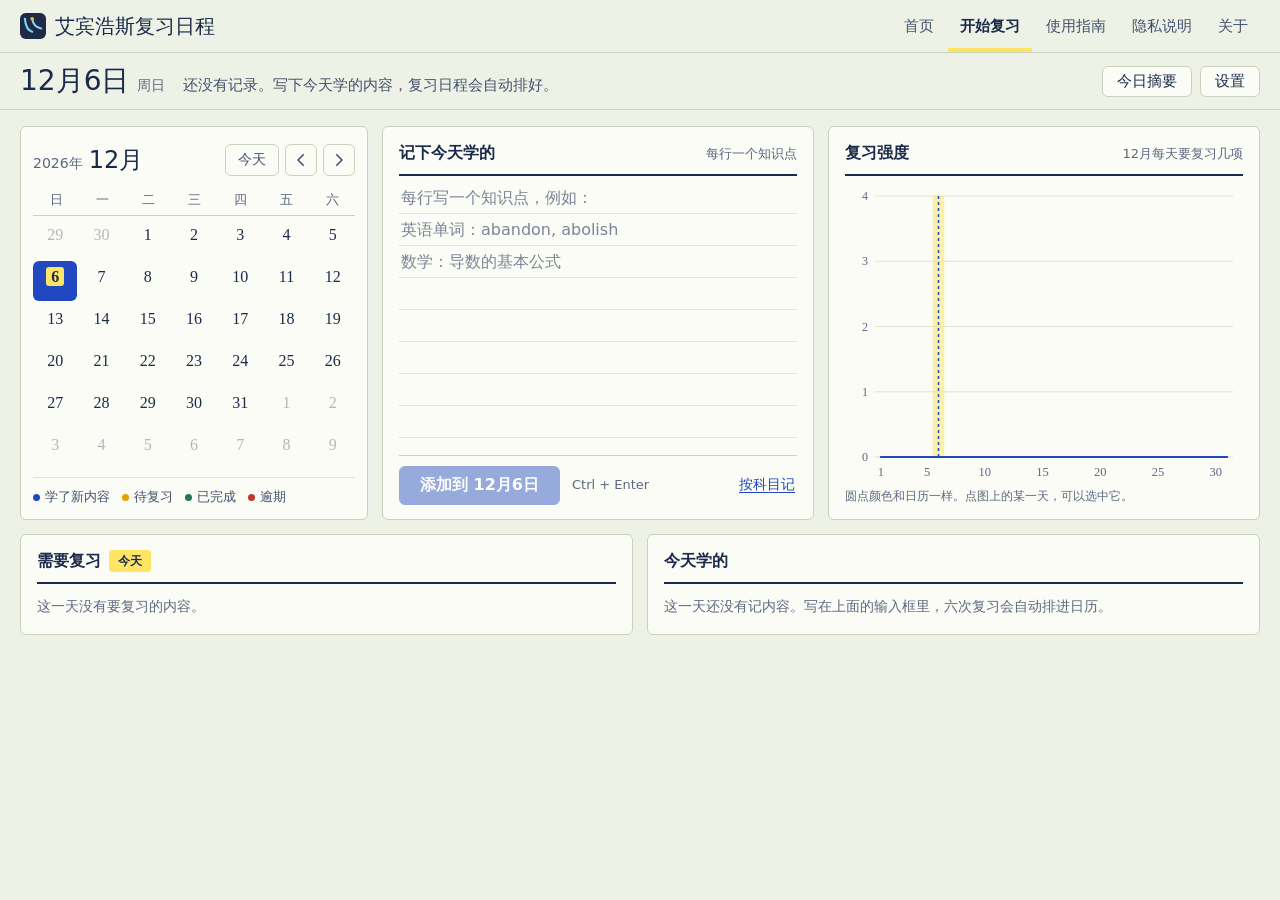
==== commit 72981907: "重新设计：笔记本风格，三栏布局，按科目记录，界面颜色" ====
--- a/app/index.html
+++ b/app/index.html
@@ -14,6 +14,8 @@
 <title>开始复习 - 艾宾浩斯复习日程</title>
 <link rel="manifest" href="manifest.webmanifest">
 <link rel="icon" type="image/svg+xml" href="../favicon.svg">
+<!-- 界面颜色（日间/夜间/跟随系统）：放在 head 里，页面一打开就按上次的选择上色 -->
+<script src="../theme.js"></script>
 <!-- 先加载共用样式（../ 表示上一级目录），再加载应用专用样式 app.css -->
 <link rel="stylesheet" href="../style.css">
 <link rel="stylesheet" href="app.css">
--- a/style.css
+++ b/style.css
@@ -10,7 +10,7 @@
    想换颜色，只改下面 :root 里的变量，全站一起变。 */
 
 :root{
-  color-scheme:light dark;          /* 告诉浏览器：这个网站同时支持日间和夜间 */
+  color-scheme:light;               /* 告诉浏览器现在是日间配色（滚动条、输入框等会跟着变） */
 
   /* 纸 */
   --paper:#eef2e6;                  /* 页面底色：护眼纸的淡绿 */
@@ -30,6 +30,7 @@
   --on-pen:#ffffff;                 /* 蓝色按钮上的字 */
   --hl:#ffe566;                     /* 荧光笔黄 */
   --on-hl:#1c2a4a;                  /* 荧光笔上面的字，永远用深色 */
+  --hl-band:7px;                    /* 文字下面那道荧光笔的粗细（夜间会细一点） */
 
   /* 状态色（日历圆点、清单）*/
   --done:#237a4b;                   /* 已完成：绿 */
@@ -50,9 +51,12 @@
   --nav-h:52px;
 }
 
-/* 夜间模式：手机/电脑开了深色模式时自动切换，像晚上台灯下的书桌 */
+/* 夜间模式的颜色，像晚上台灯下的书桌。下面两段内容一样，分别对应两种情况：
+   ① 设置是“跟随系统”，而且系统开了深色模式
+   ② 在设置里手动选了“夜间”（theme.js 会给 <html> 加上 data-theme="dark"）
+   手动选“日间”时 <html> 上是 data-theme="light"，两段都不生效，就用上面的日间颜色。 */
 @media (prefers-color-scheme:dark){
-  :root{
+  :root:not([data-theme="light"]){
     --paper:#12171f;
     --sheet:#1a212c;
     --rule:#343f50;
@@ -65,13 +69,37 @@
     --pen-wash:rgba(154,182,255,.12);
     --on-pen:#0f1830;
     --hl:#f0d23c;
+    --hl-band:3px;
     --done:#62c48e;
     --done-wash:rgba(98,196,142,.12);
     --due:#e6b550;
     --due-dot:#e6b550;
     --late:#f27d72;
     --late-wash:rgba(242,125,114,.12);
+    color-scheme:dark;
   }
+}
+:root[data-theme="dark"]{
+    --paper:#12171f;
+    --sheet:#1a212c;
+    --rule:#343f50;
+    --rule-soft:#262f3c;
+    --ink:#e7eadf;
+    --ink-2:#b7bfcd;
+    --ink-3:#939db0;
+    --pen:#9ab6ff;
+    --pen-deep:#bccdff;
+    --pen-wash:rgba(154,182,255,.12);
+    --on-pen:#0f1830;
+    --hl:#f0d23c;
+    --hl-band:3px;
+    --done:#62c48e;
+    --done-wash:rgba(98,196,142,.12);
+    --due:#e6b550;
+    --due-dot:#e6b550;
+    --late:#f27d72;
+    --late-wash:rgba(242,125,114,.12);
+    color-scheme:dark;
 }
 
 *{box-sizing:border-box;margin:0;padding:0;-webkit-tap-highlight-color:transparent}
@@ -175,6 +203,14 @@
 .site-footer nav{display:flex;flex-wrap:wrap;gap:4px 18px}
 .site-footer a{color:var(--ink-2)}
 
+/* 分段按钮（界面颜色：跟随系统 / 日间 / 夜间），由 theme.js 生成 */
+.seg{display:inline-flex;border:1px solid var(--rule);border-radius:var(--radius);overflow:hidden}
+.seg button{border:0;border-left:1px solid var(--rule);background:transparent;color:var(--ink-2);font-size:14px;padding:5px 12px;cursor:pointer;white-space:nowrap}
+.seg button:first-child{border-left:0}
+.seg button:hover{color:var(--pen)}
+.seg button[aria-checked="true"]{background:var(--pen);color:var(--on-pen);font-weight:700}
+.theme-row{display:flex;align-items:center;gap:10px}
+
 @media(max-width:600px){
   .container{padding:30px 16px 48px}
   .page-title{font-size:33px}
--- a/app/app.css
+++ b/app/app.css
@@ -1,8 +1,14 @@
 /* ===== 应用专用样式 =====
    颜色变量、字体、导航栏、按钮在根目录的 ../style.css，
-   这里只放日历、清单、弹窗这些“应用本身”才用到的样式。 */
+   这里只放日历、清单、图表、弹窗这些“应用本身”才用到的样式。
+
+   版面（电脑上）：
+     顶部一行   今天的日期和进度 ………………………… 逾期 / 今日摘要 / 设置
+     第一排     日历 | 记录 | 复习强度图      ← 三块一样高，高度由日历决定
+     第二排     需要复习 | 这一天学的         ← 内容多了在块里面滚动，页面本身不变长 */
 
 .app{width:100%}
+.app-page .nav-inner{max-width:1280px}      /* 应用页比其他页面宽，导航栏也跟着放宽，左右对齐 */
 
 /* 一张“纸”：所有面板的底 */
 .sheet{background:var(--sheet);border:1px solid var(--rule);border-radius:var(--radius)}
@@ -10,100 +16,133 @@
 /* 圆点（日历、图例共用；颜色在 style.css 的 .dot.learned 等处定义） */
 .dot{width:7px;height:7px}
 
-/* ----- 顶部：今天的情况 ----- */
-.strip{border-bottom:1px solid var(--rule)}
-.strip-inner{max-width:1120px;margin:0 auto;padding:18px 20px 16px;display:flex;align-items:flex-end;justify-content:space-between;gap:16px 28px;flex-wrap:wrap}
-.strip-main{flex:1 1 320px;min-width:0}
-.strip h1{font-family:var(--font-kai);font-weight:400;font-size:34px;line-height:1.2}
-.strip h1 small{font-family:var(--font-body);font-size:15px;color:var(--ink-3);margin-left:10px}
-.strip-line{color:var(--ink-2);font-size:16px;margin-top:2px}
-.progress{height:6px;max-width:360px;margin-top:8px;border-radius:3px;background:var(--rule-soft);overflow:hidden}
-.progress-fill{height:100%;background:var(--due-dot);border-radius:3px;transition:width .25s ease}
+/* ----- 顶部一行：今天的情况 ----- */
+.strip{border-bottom:1px solid var(--rule);position:relative}
+.strip-inner{max-width:1280px;margin:0 auto;padding:10px 20px;display:flex;align-items:center;justify-content:space-between;gap:8px 24px;flex-wrap:wrap}
+.strip-main{display:flex;align-items:baseline;flex-wrap:wrap;gap:2px 18px;min-width:0}
+.strip h1{font-family:var(--font-kai);font-weight:400;font-size:28px;line-height:1.3;white-space:nowrap}
+.strip h1 small{font-family:var(--font-body);font-size:14px;color:var(--ink-3);margin-left:8px}
+.strip-line{color:var(--ink-2);font-size:15px}
+/* 今日进度：贴着这一栏下边的一条细线 */
+.progress{position:absolute;left:0;right:0;bottom:-2px;height:3px;background:transparent}
+.progress-fill{height:100%;background:var(--due-dot);transition:width .25s ease}
 .progress-fill.full{background:var(--done)}
 .strip-side{display:flex;align-items:center;gap:8px;flex-wrap:wrap}
-.streak{font-size:15px;color:var(--ink-2);margin-right:6px;box-shadow:inset 0 -7px 0 var(--hl);padding:0 2px}   /* 下面一道荧光笔 */
-.streak b{font-family:var(--font-num);font-size:20px;color:var(--ink)}
-@media (prefers-color-scheme:dark){ .streak{box-shadow:inset 0 -3px 0 var(--hl)} }
+.streak{font-size:15px;color:var(--ink-2);margin-right:6px;box-shadow:inset 0 calc(-1 * var(--hl-band)) 0 var(--hl);padding:0 2px}   /* 下面一道荧光笔 */
+.streak b{font-family:var(--font-num);font-size:19px;color:var(--ink)}
 
 /* 小按钮 */
-.chip{padding:6px 14px;border-radius:var(--radius);border:1px solid var(--rule);background:var(--sheet);font-size:15px;color:var(--ink);cursor:pointer;white-space:nowrap}
+.chip{padding:5px 14px;border-radius:var(--radius);border:1px solid var(--rule);background:var(--sheet);font-size:15px;color:var(--ink);cursor:pointer;white-space:nowrap}
 .chip:hover{border-color:var(--pen);color:var(--pen)}
 .chip.late{border-color:var(--late);color:var(--late);background:var(--late-wash)}
-.link-btn{border:0;background:none;color:var(--pen);font-size:14px;cursor:pointer;text-decoration:underline;text-underline-offset:3px;padding:4px 2px}
-
-/* ----- 主体：左日历、右内容 ----- */
-.workspace{display:grid;grid-template-columns:372px minmax(0,1fr);gap:24px;max-width:1120px;margin:0 auto;padding:20px 20px 72px;align-items:start}
-.side{display:flex;flex-direction:column;gap:14px;position:sticky;top:calc(var(--nav-h) + 14px)}   /* 右边内容很长时，日历留在原地 */
-.day{display:flex;flex-direction:column;gap:14px;min-width:0}
+.link-btn{border:0;background:none;color:var(--pen);font-size:14px;cursor:pointer;text-decoration:underline;text-underline-offset:3px;padding:4px 2px;white-space:nowrap}
+.icon{display:flex}
+
+/* ----- 主体 ----- */
+.workspace{max-width:1280px;margin:0 auto;padding:16px 20px 24px;display:flex;flex-direction:column;gap:14px}
+.row1{display:grid;grid-template-columns:348px minmax(0,1fr) minmax(0,1fr);gap:14px;align-items:stretch}
+.row2{display:grid;grid-template-columns:minmax(0,1fr) minmax(0,1fr);gap:14px;align-items:start}
+
+/* “记录”和“复习强度图”自己不撑高度：里面的 .fill 用绝对定位铺满，
+   所以第一排的高度完全由日历决定，三块自然一样高 */
+.record,.load{position:relative;min-height:0}
+.fill{position:absolute;inset:0;display:flex;flex-direction:column;padding:12px 16px 14px;min-height:0}
+
+/* 每一块最上面的标题行：下面一道粗线 */
+.block-head{display:flex;align-items:baseline;justify-content:space-between;gap:10px;padding-bottom:7px;border-bottom:2px solid var(--ink);flex-shrink:0}
+.block-head h3{font-size:16px;font-weight:700;display:flex;align-items:center;gap:8px;flex-wrap:wrap}
+.block-head .count{font-size:13px;color:var(--ink-3);white-space:nowrap}
+.tag{font-size:12px;font-weight:400;padding:0 8px;border-radius:3px;border:1px solid var(--rule);color:var(--ink-2);line-height:1.7}
+.tag.now{background:var(--hl);border-color:var(--hl);color:var(--on-hl);font-weight:700}
 
 /* ----- 日历 ----- */
-.cal{padding:14px 14px 12px}
-.cal-nav{display:flex;align-items:center;gap:6px;margin-bottom:10px}
-.cal-nav h2{flex:1;font-size:15px;font-weight:400;color:var(--ink-3)}
-.cal-nav h2 b{font-family:var(--font-kai);font-weight:400;font-size:26px;color:var(--ink);margin-left:6px}
-.cal-today,.cal-arrow{height:34px;border-radius:var(--radius);border:1px solid var(--rule);background:transparent;color:var(--ink-2);cursor:pointer;display:flex;align-items:center;justify-content:center}
+.cal{padding:12px 12px 10px}
+.cal-nav{display:flex;align-items:center;gap:6px;margin-bottom:8px}
+.cal-nav h2{flex:1;font-size:14px;font-weight:400;color:var(--ink-3)}
+.cal-nav h2 b{font-family:var(--font-kai);font-weight:400;font-size:24px;color:var(--ink);margin-left:6px}
+.cal-today,.cal-arrow{height:32px;border-radius:var(--radius);border:1px solid var(--rule);background:transparent;color:var(--ink-2);cursor:pointer;display:flex;align-items:center;justify-content:center}
 .cal-today{padding:0 12px;font-size:14px;white-space:nowrap}
-.cal-arrow{width:34px}
+.cal-arrow{width:32px}
 .cal-today:hover,.cal-arrow:hover{border-color:var(--pen);color:var(--pen)}
-.icon{display:flex}
-.cal-week{display:grid;grid-template-columns:repeat(7,1fr);border-bottom:1px solid var(--rule);padding-bottom:4px;margin-bottom:4px}
+.cal-week{display:grid;grid-template-columns:repeat(7,1fr);border-bottom:1px solid var(--rule);padding-bottom:3px;margin-bottom:3px}
 .cal-week span{text-align:center;font-size:13px;color:var(--ink-3)}
 .cal-grid{display:grid;grid-template-columns:repeat(7,1fr);gap:2px}
-.cal-day{aspect-ratio:1;min-height:40px;display:flex;flex-direction:column;align-items:center;justify-content:center;gap:3px;border:0;border-radius:var(--radius);background:transparent;color:var(--ink);cursor:pointer;-webkit-user-select:none;user-select:none}
+.cal-day{height:40px;display:flex;flex-direction:column;align-items:center;justify-content:center;gap:2px;border:0;border-radius:var(--radius);background:transparent;color:var(--ink);cursor:pointer;-webkit-user-select:none;user-select:none}
 .cal-day:hover{background:var(--pen-wash)}
-.cal-num{font-family:var(--font-num);font-size:17px;line-height:1.2;padding:0 5px;border-radius:3px}
+.cal-num{font-family:var(--font-num);font-size:16px;line-height:1.2;padding:0 5px;border-radius:3px}
 .cal-dots{display:flex;gap:3px;height:7px}
 .cal-day.outside{opacity:.32}
 /* 今天：数字上涂一道荧光笔 */
 .cal-day.today .cal-num{background:var(--hl);color:var(--on-hl);font-weight:700}
 /* 选中的那一天：整格涂成圆珠笔蓝 */
 .cal-day.selected{background:var(--pen);color:var(--on-pen);opacity:1}
-.cal-day.selected .dot{box-shadow:0 0 0 1.5px var(--on-pen)}        /* 蓝底上给圆点加一圈白边，看得清 */
-.legend{display:flex;flex-wrap:wrap;gap:4px 14px;margin-top:10px;padding-top:10px;border-top:1px solid var(--rule-soft);font-size:13px;color:var(--ink-2)}
+.cal-day.selected .dot{box-shadow:0 0 0 1.5px var(--on-pen)}        /* 蓝底上给圆点加一圈边，看得清 */
+.legend{display:flex;flex-wrap:wrap;gap:2px 12px;margin-top:8px;padding-top:8px;border-top:1px solid var(--rule-soft);font-size:13px;color:var(--ink-2)}
 .legend span{display:inline-flex;align-items:center;gap:5px}
 
-/* ----- 累计 ----- */
-.totals{display:grid;grid-template-columns:repeat(3,1fr)}
-.totals div{padding:10px 8px;text-align:center;border-left:1px solid var(--rule-soft)}
-.totals div:first-child{border-left:0}
-.totals b{display:block;font-family:var(--font-num);font-weight:400;font-size:26px;line-height:1.2;color:var(--pen)}
-.totals span{font-size:13px;color:var(--ink-3)}
-
-/* ----- 记忆曲线小图 ----- */
-.curve-card{padding:14px 14px 8px}
-.curve-card h3{font-size:15px;font-weight:700}
-.curve-card p{font-size:13px;color:var(--ink-3);line-height:1.6;margin-bottom:4px}
-.curve-card svg{display:block;width:100%;height:auto}
-.c-grid{stroke:var(--rule);stroke-width:1}
-.c-saw{fill:none;stroke:var(--pen);stroke-width:2;stroke-linejoin:round}
-.c-fading{fill:none;stroke:var(--ink-3);stroke-width:1.5;stroke-dasharray:3 4;opacity:.75}
-.c-day{font-family:var(--font-num);font-size:12px;fill:var(--pen)}
-.c-lab-saw{font-size:12px;font-weight:700;fill:var(--pen)}
-.c-lab-fading{font-size:12px;fill:var(--ink-3)}
-
-/* ----- 右边：选中的这一天 ----- */
-.day-head{display:flex;align-items:center;gap:10px;flex-wrap:wrap;min-height:34px}
-.day-head h2{font-size:21px;font-weight:700}
-.day-head h2 small{font-size:14px;font-weight:400;color:var(--ink-3);margin-left:8px}
-.tag{font-size:13px;padding:1px 9px;border-radius:3px;border:1px solid var(--rule);color:var(--ink-2)}
-.tag.now{background:var(--hl);border-color:var(--hl);color:var(--on-hl);font-weight:700}
-
-.block{padding:14px 18px 16px}
-.block-head{display:flex;align-items:baseline;justify-content:space-between;gap:10px;padding-bottom:8px;border-bottom:2px solid var(--ink)}
-.block-head h3{font-size:17px;font-weight:700}
-.block-head .count{font-size:13px;color:var(--ink-3);white-space:nowrap}
-.block-note{font-size:14px;margin-top:10px}
+/* ----- 记录 ----- */
+.record-body{flex:1;min-height:0;overflow-y:auto;display:flex;flex-direction:column;margin-top:6px}
+/* 输入框：背景画着横线，一行就是一个知识点。字号 16px（小于 16px 时 iPhone 会自动放大页面） */
+.record textarea{
+  display:block;width:100%;padding:0 2px;
+  border:0;border-bottom:1px solid var(--rule);border-radius:0;resize:none;
+  font-family:inherit;font-size:16px;line-height:32px;color:var(--ink);
+  background-color:transparent;
+  background-image:linear-gradient(to bottom,transparent 31px,var(--rule-soft) 31px);
+  background-size:100% 32px;background-attachment:local;
+}
+.record textarea.big{flex:1;min-height:128px}                      /* 不分科目时：一个大输入框，占满整块 */
+.record textarea::placeholder{color:var(--ink-3);opacity:.8}
+.record textarea:focus{outline:none;border-bottom-color:var(--pen);background-image:linear-gradient(to bottom,transparent 31px,var(--rule) 31px)}
+/* 分科目时：每一门一小块 */
+.subject{margin-top:8px;flex-shrink:0}
+.subject:first-child{margin-top:2px}
+.subject-head{display:flex;align-items:baseline;justify-content:space-between;gap:8px}
+.subject-head label{font-size:15px;font-weight:700;color:var(--pen)}
+.subject-count{font-family:var(--font-num);font-size:14px;color:var(--ink-3)}
+.subject-count.met{color:var(--done);font-weight:700}             /* 达到打算记的个数：变绿 */
+.add-row{display:flex;align-items:center;gap:12px;margin-top:10px;flex-shrink:0}
+.add-btn{font-size:16px;padding:8px 20px}
+.btn:disabled{opacity:.45;cursor:not-allowed}
+.kbd-hint{font-size:13px;color:var(--ink-3);white-space:nowrap}
+.add-row .link-btn{margin-left:auto}
+@media (hover:none){ .kbd-hint{display:none} }     /* 手机没有键盘，不显示快捷键提示 */
+
+/* ----- 复习强度图 ----- */
+.load-plot{flex:1;min-height:0;margin-top:8px}
+.load-plot svg{display:block}
+.load-note{font-size:12px;color:var(--ink-3);line-height:1.5;margin-top:4px;flex-shrink:0}
+.l-grid{stroke:var(--rule-soft);stroke-width:1}
+.l-ylab{font-family:var(--font-num);font-size:12px;fill:var(--ink-3)}
+.l-xlab{font-family:var(--font-num);font-size:12.5px;fill:var(--ink-3)}
+.l-today{fill:var(--hl);opacity:.55}
+.l-sel{stroke:var(--pen);stroke-width:1.5;stroke-dasharray:3 3}
+.l-area{fill:var(--pen-wash)}
+.l-line{fill:none;stroke:var(--pen);stroke-width:2;stroke-linejoin:round;stroke-linecap:round}
+.l-dot{stroke:var(--sheet);stroke-width:1.5}
+.l-dot.due{fill:var(--due-dot)}
+.l-dot.done{fill:var(--done)}
+.l-dot.late{fill:var(--late)}
+.l-hit{fill:transparent;cursor:pointer}
+.l-hit:hover{fill:var(--pen-wash)}
+
+/* ----- 第二排：需要复习 / 这一天学的 ----- */
+.block{padding:12px 16px 12px;display:flex;flex-direction:column;min-height:0;
+  max-height:max(230px,calc(100vh - 562px))}      /* 屏幕高就多显示一些；内容再多，就在块里面滚动 */
+.scroll{overflow-y:auto;min-height:0;-webkit-overflow-scrolling:touch}
+.block-note{font-size:14px;margin-top:8px}
 .block-note.late{color:var(--late)}
+.empty{color:var(--ink-3);font-size:14px;padding:10px 0 4px}
 
 /* 一组复习内容的小标题 */
-.group-head{display:flex;align-items:center;flex-wrap:wrap;gap:4px 12px;margin-top:14px;font-size:13px;color:var(--ink-3)}
+.group-head{display:flex;align-items:center;flex-wrap:wrap;gap:2px 12px;margin-top:10px;font-size:13px;color:var(--ink-3)}
 .group-head .round{color:var(--pen)}
 /* 保持率：一小段墨迹，记得越少墨色越淡 */
 .keep{display:inline-flex;align-items:center;gap:6px;margin-left:auto}
 .keep-ink{display:inline-block;width:26px;height:5px;border-radius:3px;background:var(--ink)}
 
 /* 清单里的一行：下面一道横线，像写在横线本上 */
-.item{display:flex;align-items:center;gap:12px;width:100%;min-height:46px;padding:8px 0;border:0;border-bottom:1px solid var(--rule-soft);background:transparent;text-align:left;font-size:16px;line-height:1.6;color:var(--ink)}
+.item{display:flex;align-items:center;gap:12px;width:100%;min-height:42px;padding:6px 0;border:0;border-bottom:1px solid var(--rule-soft);background:transparent;text-align:left;font-size:16px;line-height:1.6;color:var(--ink)}
 .item-text{flex:1;min-width:0;overflow-wrap:anywhere}
 .item-meta{font-size:13px;color:var(--ink-3);white-space:nowrap}
 .check-item{cursor:pointer}
@@ -122,14 +161,14 @@
 .pip.done{background:var(--done);border-color:var(--done)}
 .pip.due{background:var(--due-dot);border-color:var(--due-dot)}
 .pip.late{border-color:var(--late)}
-.del-btn{width:34px;height:34px;margin-right:-8px;border:0;border-radius:var(--radius);background:transparent;color:var(--ink-3);cursor:pointer;display:flex;align-items:center;justify-content:center;flex-shrink:0}
+.del-btn{width:34px;height:34px;margin-right:-6px;border:0;border-radius:var(--radius);background:transparent;color:var(--ink-3);cursor:pointer;display:flex;align-items:center;justify-content:center;flex-shrink:0}
 .del-btn:hover{color:var(--late);background:var(--late-wash)}
 
 /* 复习安排 */
-.plan-label{font-size:13px;color:var(--ink-3);margin:14px 0 6px}
-.plan{display:grid;grid-template-columns:repeat(6,1fr);gap:6px}
-.plan-chip{display:flex;flex-direction:column;align-items:center;padding:6px 2px 5px;border:1px solid var(--rule);border-radius:var(--radius);background:transparent;cursor:pointer;color:var(--ink);min-width:0}
-.plan-chip b{font-family:var(--font-num);font-weight:400;font-size:17px;line-height:1.3}
+.plan-label{font-size:13px;color:var(--ink-3);margin:10px 0 6px}
+.plan{display:grid;grid-template-columns:repeat(6,1fr);gap:6px;padding-bottom:2px}
+.plan-chip{display:flex;flex-direction:column;align-items:center;padding:4px 2px 3px;border:1px solid var(--rule);border-radius:var(--radius);background:transparent;cursor:pointer;color:var(--ink);min-width:0}
+.plan-chip b{font-family:var(--font-num);font-weight:400;font-size:16px;line-height:1.3}
 .plan-chip span{font-size:12px;color:var(--ink-3);white-space:nowrap}
 .plan-chip:hover{border-color:var(--pen)}
 .plan-chip.done{border-color:var(--done);background:var(--done-wash)}
@@ -139,44 +178,28 @@
 .plan-chip.late{border-color:var(--late);background:var(--late-wash)}
 .plan-chip.late b{color:var(--late)}
 
-/* 输入框：背景画着横线，一行就是一个知识点。字号 16px（小于 16px 时 iPhone 会自动放大页面） */
-.block textarea{
-  display:block;width:100%;min-height:96px;margin-top:8px;padding:0 2px;
-  border:0;border-bottom:1px solid var(--rule);border-radius:0;resize:vertical;
-  font-family:inherit;font-size:16px;line-height:32px;color:var(--ink);
-  background-color:transparent;
-  background-image:linear-gradient(to bottom,transparent 31px,var(--rule-soft) 31px);
-  background-size:100% 32px;background-attachment:local;
-}
-.block textarea::placeholder{color:var(--ink-3);opacity:.8}
-.block textarea:focus{outline:none;border-bottom-color:var(--pen);background-image:linear-gradient(to bottom,transparent 31px,var(--rule) 31px)}
-.add-row{display:flex;align-items:center;gap:14px;margin-top:12px}
-.add-btn{font-size:16px;padding:9px 22px}
-.btn:disabled{opacity:.45;cursor:not-allowed}
-.kbd-hint{font-size:13px;color:var(--ink-3)}
-@media (hover:none),(max-width:600px){ .kbd-hint{display:none} }     /* 手机没有键盘，不显示快捷键提示 */
-
-.empty{color:var(--ink-3);font-size:15px;padding:6px 2px}
-
 /* ----- 弹窗 ----- */
-.overlay{position:fixed;inset:0;z-index:100;background:rgba(18,23,31,.55);display:flex;align-items:center;justify-content:center;padding:16px;animation:overlayIn .18s ease}
-.dialog{background:var(--sheet);border:1px solid var(--rule);border-radius:10px;width:100%;max-width:480px;max-height:min(86vh,720px);display:flex;flex-direction:column;animation:dialogIn .22s cubic-bezier(.2,.8,.3,1)}
+.overlay{position:fixed;inset:0;z-index:100;background:rgba(18,23,31,.55);display:flex;align-items:center;justify-content:center;padding:16px}
+/* 只有刚打开的那一下播放动画（.fresh）；在弹窗里打勾、点加减号时界面会重画，那时不再闪一下 */
+.overlay.fresh{animation:overlayIn .18s ease}
+.dialog{background:var(--sheet);border:1px solid var(--rule);border-radius:10px;width:100%;max-width:500px;max-height:min(88vh,740px);display:flex;flex-direction:column}
+.overlay.fresh .dialog{animation:dialogIn .22s cubic-bezier(.2,.8,.3,1)}
 @keyframes overlayIn{from{opacity:0}to{opacity:1}}
 @keyframes dialogIn{from{opacity:0;transform:translateY(12px)}to{opacity:1;transform:none}}
-.dialog-head{display:flex;justify-content:space-between;align-items:flex-start;gap:12px;padding:18px 20px 12px;border-bottom:1px solid var(--rule)}
+.dialog-head{display:flex;justify-content:space-between;align-items:flex-start;gap:12px;padding:16px 20px 12px;border-bottom:1px solid var(--rule)}
 .dialog-head h2{font-family:var(--font-kai);font-weight:400;font-size:26px;line-height:1.25}
 .dialog-head p{font-size:13px;color:var(--ink-3)}
 .dialog-close{width:36px;height:36px;border:1px solid var(--rule);border-radius:var(--radius);background:transparent;color:var(--ink-2);cursor:pointer;display:flex;align-items:center;justify-content:center;flex-shrink:0}
 .dialog-close:hover{border-color:var(--pen);color:var(--pen)}
 .dialog-body{padding:14px 20px 18px;overflow-y:auto;-webkit-overflow-scrolling:touch}
 .dialog-body h3{font-size:16px;font-weight:700;margin-top:18px;padding-bottom:6px;border-bottom:2px solid var(--ink)}
+.dialog-body h3:first-child{margin-top:0}
 .dialog-body h3.late{color:var(--late);border-bottom-color:var(--late)}
 .dialog-text{font-size:14px;color:var(--ink-2);margin-top:8px}
 .dialog-foot{padding:12px 20px 16px;border-top:1px solid var(--rule)}
 .dialog-foot .btn{width:100%;font-size:16px;padding:10px 0}
 .streak-line{font-size:15px;color:var(--ink-2);margin-bottom:12px}
-.streak-line b{font-family:var(--font-num);font-size:20px;color:var(--ink);box-shadow:inset 0 -6px 0 var(--hl);padding:0 3px}
-@media (prefers-color-scheme:dark){ .streak-line b{box-shadow:inset 0 -3px 0 var(--hl)} }
+.streak-line b{font-family:var(--font-num);font-size:20px;color:var(--ink);box-shadow:inset 0 calc(-1 * var(--hl-band)) 0 var(--hl);padding:0 3px}
 .summary-nums{display:grid;grid-template-columns:repeat(3,1fr);border-bottom:1px solid var(--rule)}
 .summary-nums div{text-align:center;padding:10px 4px;border-left:1px solid var(--rule-soft)}
 .summary-nums div:first-child{border-left:0}
@@ -185,34 +208,57 @@
 .summary-nums .late b{color:var(--late)}
 .summary-nums span{font-size:13px;color:var(--ink-3)}
 
-/* 备份弹窗 */
-.data-row{display:flex;align-items:center;gap:14px;padding:14px 0;border-bottom:1px solid var(--rule-soft)}
-.data-row div{flex:1;min-width:0}
-.data-row h3{margin:0;padding:0;border:0;font-size:16px}
-.data-row p{font-size:13px;color:var(--ink-3);line-height:1.6}
-.data-row .btn{font-size:15px;padding:8px 18px;white-space:nowrap}
+/* 设置弹窗里的一行：左边说明，右边按钮 */
+.set-row{display:flex;align-items:center;gap:12px;padding:12px 0;border-bottom:1px solid var(--rule-soft)}
+.set-row > div{flex:1;min-width:0}
+.set-row strong{font-size:16px}
+.set-row p{font-size:13px;color:var(--ink-3);line-height:1.6}
+.set-row .btn{font-size:15px;padding:8px 18px;white-space:nowrap}
+.set-label{font-size:13px;color:var(--ink-3);white-space:nowrap}
+.subject-row input{flex:1;min-width:0;height:36px;padding:0 10px;border:1px solid var(--rule);border-radius:var(--radius);background:transparent;color:var(--ink);font-family:inherit;font-size:16px}
+.subject-row input:focus{outline:none;border-color:var(--pen)}
+.subject-row input::placeholder{color:var(--ink-3);opacity:.8;font-size:14px}
+/* 加减按钮 */
+.stepper{display:inline-flex;align-items:center;border:1px solid var(--rule);border-radius:var(--radius);flex-shrink:0}
+.stepper button{width:34px;height:34px;border:0;background:transparent;color:var(--ink-2);cursor:pointer;display:flex;align-items:center;justify-content:center}
+.stepper button:hover:not(:disabled){color:var(--pen);background:var(--pen-wash)}
+.stepper button:disabled{opacity:.3;cursor:not-allowed}
+.stepper b{min-width:30px;text-align:center;font-family:var(--font-num);font-weight:400;font-size:18px}
 .file-input{display:none}
 .data-msg{margin-top:14px;padding:10px 12px;font-size:14px;border-left:5px solid var(--hl);background:var(--pen-wash);border-radius:0 var(--radius) var(--radius) 0}
 
 /* 底部提示条（删除后可撤销） */
-.toast{position:fixed;left:50%;bottom:20px;transform:translateX(-50%);z-index:120;display:flex;align-items:center;gap:14px;max-width:calc(100vw - 24px);padding:10px 12px 10px 16px;border-radius:var(--radius);background:var(--ink);color:var(--paper);font-size:15px;animation:dialogInToast .2s ease}
-@keyframes dialogInToast{from{opacity:0}to{opacity:1}}
+.toast{position:fixed;left:50%;bottom:20px;transform:translateX(-50%);z-index:120;display:flex;align-items:center;gap:14px;max-width:calc(100vw - 24px);padding:10px 12px 10px 16px;border-radius:var(--radius);background:var(--ink);color:var(--paper);font-size:15px;animation:overlayIn .2s ease}
 .toast span{overflow:hidden;text-overflow:ellipsis;white-space:nowrap}
 .toast button{border:0;background:var(--hl);color:var(--on-hl);font-weight:700;font-size:14px;padding:4px 12px;border-radius:4px;cursor:pointer;flex-shrink:0}
 
-/* ----- 手机 ----- */
-@media(max-width:860px){
-  .workspace{grid-template-columns:1fr;gap:14px;padding:14px 12px 64px}
-  .side{position:static;display:contents}       /* 手机上拆开左栏：日历排最上面，累计和曲线图排到最下面 */
-  .cal{order:0}
-  .day{order:1}
-  .totals{order:2}
-  .curve-card{order:3}
-  .strip-inner{padding:14px 12px 12px}
-  .strip h1{font-size:28px}
-  .block{padding:12px 14px 14px}
+/* ----- 窄一点的屏幕（平板、小窗口）：日历和记录并排，图表单独一行 ----- */
+@media(max-width:1080px){
+  .row1{grid-template-columns:348px minmax(0,1fr)}
+  .load{grid-column:1 / -1;height:250px}
+}
+
+/* ----- 手机：全部排成一列。顺序：日历 → 需要复习 → 记录 → 这一天学的 → 复习强度图 ----- */
+@media(max-width:720px){
+  .workspace{padding:12px 12px 40px;gap:12px}
+  .row1,.row2{display:contents}                 /* 拆掉两排的外框，让五块可以自由排顺序 */
+  .cal{order:1}
+  .block.reviews{order:2}
+  .record{order:3}
+  .block.learned{order:4}
+  .load{order:5;height:240px}
+  .record .fill{position:static;padding:12px 14px 14px}     /* 手机上记录块按内容自己的高度来 */
+  .record-body{overflow:visible}
+  .record textarea.big{min-height:160px;flex:none}
+  .block{max-height:none;padding:12px 14px}     /* 手机上不在块里面滚动，直接跟着页面滚 */
+  .scroll{overflow:visible}
+  .cal-day{height:42px}
+  .strip-inner{padding:10px 12px}
+  .strip h1{font-size:24px}
+  .fill{padding:12px 14px}
+  .kbd-hint{display:none}
 }
 @media(max-width:420px){
   .plan{grid-template-columns:repeat(3,1fr)}
-  .chip{padding:6px 11px;font-size:14px}
-}
+  .chip{padding:5px 11px;font-size:14px}
+}
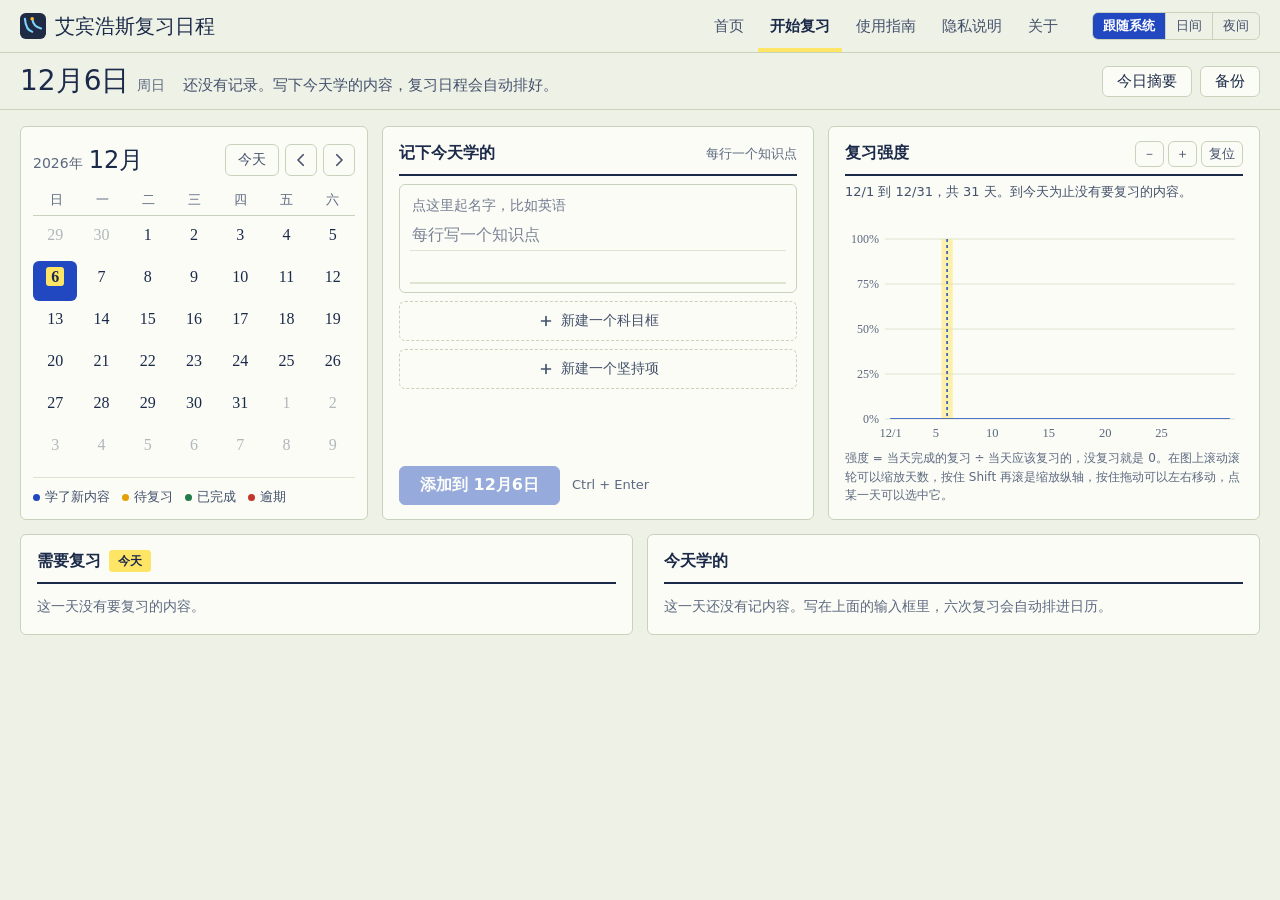
==== commit ae45a2ed: "v3.0.12：坚持项、关于页版本号、正文首行缩进" ====
--- a/app/index.html
+++ b/app/index.html
@@ -32,6 +32,8 @@
       <a href="../privacy.html">隐私说明</a>
       <a href="../about.html">关于</a>
     </nav>
+    <!-- 界面颜色开关（跟随系统 / 日间 / 夜间）：三个按钮由 theme.js 放进这个位置，每个页面都有 -->
+    <span data-theme-switch></span>
   </div>
 </header>
 
--- a/style.css
+++ b/style.css
@@ -166,7 +166,11 @@
 .page-lead{font-size:18px;color:var(--ink-2);margin-bottom:8px}
 .container h2{font-family:var(--font-kai);font-size:26px;font-weight:400;line-height:1.35;margin:44px 0 12px;padding-top:20px;border-top:1px solid var(--rule)}
 .container h3{font-size:17px;font-weight:700;margin:22px 0 6px}
-.container p{margin-bottom:12px}
+/* 正文段落按中文书写习惯，首行缩进两个字（2em 就是两个字的宽度） */
+.container p{margin-bottom:12px;text-indent:2em}
+/* 不是正文的几种不缩进：版本号、“最后更新”这类小字、只放一个按钮的段落 */
+.container .version,.container .muted,.container .no-indent{text-indent:0}
+.version{display:inline-block;font-family:var(--font-num);font-size:15px;color:var(--ink-2);padding:1px 10px;border:1px solid var(--rule);border-radius:var(--radius);margin-bottom:12px}
 .container ul,.container ol{margin:0 0 14px 1.4em}
 .container li{margin-bottom:7px}
 .muted{color:var(--ink-3);font-size:14px}
@@ -209,7 +213,15 @@
 .seg button:first-child{border-left:0}
 .seg button:hover{color:var(--pen)}
 .seg button[aria-checked="true"]{background:var(--pen);color:var(--on-pen);font-weight:700}
-.theme-row{display:flex;align-items:center;gap:10px}
+/* 导航栏里的那一个：和“首页”等链接排在同一行的最右边 */
+.nav .seg{margin-left:10px;flex-shrink:0}
+.nav .seg button{font-size:13px;padding:4px 10px}
+/* 屏幕窄的时候放不下三个按钮：只显示当前选中的那一个，点它就换到下一种（theme.js 负责轮换） */
+@media(max-width:900px){
+  .nav .seg{margin-left:4px}
+  .nav .seg button{border-left:0}
+  .nav .seg button:not([aria-checked="true"]){display:none}
+}
 
 @media(max-width:600px){
   .container{padding:30px 16px 48px}
--- a/app/app.css
+++ b/app/app.css
@@ -3,9 +3,9 @@
    这里只放日历、清单、图表、弹窗这些“应用本身”才用到的样式。
 
    版面（电脑上）：
-     顶部一行   今天的日期和进度 ………………………… 逾期 / 今日摘要 / 设置
-     第一排     日历 | 记录 | 复习强度图      ← 三块一样高，高度由日历决定
-     第二排     需要复习 | 这一天学的         ← 内容多了在块里面滚动，页面本身不变长 */
+     顶部一行   今天的日期和进度 ………………………… 逾期 / 今日摘要 / 备份
+     第一排     日历 | 记录 | 复习强度图      ← 三栏一样高（高度由日历决定），内容放不下就在栏里滚动
+     第二排     需要复习 | 这一天学的         ← 不在框里滚动，内容多少页面就多长 */
 
 .app{width:100%}
 .app-page .nav-inner{max-width:1280px}      /* 应用页比其他页面宽，导航栏也跟着放宽，左右对齐 */
@@ -44,9 +44,14 @@
 .row2{display:grid;grid-template-columns:minmax(0,1fr) minmax(0,1fr);gap:14px;align-items:start}
 
 /* “记录”和“复习强度图”自己不撑高度：里面的 .fill 用绝对定位铺满，
-   所以第一排的高度完全由日历决定，三块自然一样高 */
+   所以第一排的高度完全由日历决定，三栏自然一样高。
+   三栏的内容放不下时，都可以用鼠标滚轮在栏里上下滚动（overflow-y:auto） */
 .record,.load{position:relative;min-height:0}
 .fill{position:absolute;inset:0;display:flex;flex-direction:column;padding:12px 16px 14px;min-height:0}
+.cal{overflow-y:auto}
+.load .fill{overflow-y:auto}
+/* 栏里的滚动条做细一点 */
+.cal,.load .fill,.record-body{scrollbar-width:thin;scrollbar-color:var(--rule) transparent}
 
 /* 每一块最上面的标题行：下面一道粗线 */
 .block-head{display:flex;align-items:baseline;justify-content:space-between;gap:10px;padding-bottom:7px;border-bottom:2px solid var(--ink);flex-shrink:0}
@@ -80,56 +85,92 @@
 .legend{display:flex;flex-wrap:wrap;gap:2px 12px;margin-top:8px;padding-top:8px;border-top:1px solid var(--rule-soft);font-size:13px;color:var(--ink-2)}
 .legend span{display:inline-flex;align-items:center;gap:5px}
 
-/* ----- 记录 ----- */
-.record-body{flex:1;min-height:0;overflow-y:auto;display:flex;flex-direction:column;margin-top:6px}
-/* 输入框：背景画着横线，一行就是一个知识点。字号 16px（小于 16px 时 iPhone 会自动放大页面） */
-.record textarea{
-  display:block;width:100%;padding:0 2px;
-  border:0;border-bottom:1px solid var(--rule);border-radius:0;resize:none;
+/* ----- 记录：一个科目就是一个小框 ----- */
+.record-body{flex:1;min-height:0;overflow-y:auto;margin:8px -6px 0;padding:0 6px 2px}     /* 框多了就在这一栏里滚动 */
+.sbox{border:1px solid var(--rule);border-radius:var(--radius);padding:6px 10px 8px;margin-bottom:8px}
+.sbox:focus-within{border-color:var(--pen)}
+.box-head{display:flex;align-items:center;gap:8px}
+/* 框的名字：看起来像一行字，点一下就能改 */
+.box-name{flex:1;min-width:0;height:28px;padding:0 2px;border:0;border-bottom:1px dashed transparent;background:transparent;font-family:inherit;font-size:15px;font-weight:700;color:var(--pen)}
+.box-name::placeholder{color:var(--ink-3);font-weight:400;font-size:14px;opacity:.85}
+.box-name:hover{border-bottom-color:var(--rule)}
+.box-name:focus{outline:none;border-bottom:1px solid var(--pen)}
+.box-count{font-size:12px;color:var(--ink-3);white-space:nowrap}
+.box-count.full{color:var(--late);font-weight:700}                 /* 写满 12 行了 */
+.box-del{width:26px;height:26px;margin-right:-4px;border:0;border-radius:var(--radius);background:transparent;color:var(--ink-3);cursor:pointer;display:flex;align-items:center;justify-content:center;flex-shrink:0}
+.box-del:hover{color:var(--late);background:var(--late-wash)}
+.box-del svg{width:15px;height:15px}
+/* 输入框：背景画着横线，一行就是一个知识点。空的时候 2 行高，高度由 app.js 里的 autoGrow 跟着内容调。
+   字号 16px（小于 16px 时 iPhone 会自动放大页面）；line-height 要和 app.js 里的 LINE_H 一致 */
+.sbox textarea{
+  display:block;width:100%;height:65px;padding:0 2px;
+  border:0;border-bottom:1px solid var(--rule-soft);border-radius:0;resize:none;overflow-y:auto;
   font-family:inherit;font-size:16px;line-height:32px;color:var(--ink);
   background-color:transparent;
   background-image:linear-gradient(to bottom,transparent 31px,var(--rule-soft) 31px);
   background-size:100% 32px;background-attachment:local;
 }
-.record textarea.big{flex:1;min-height:128px}                      /* 不分科目时：一个大输入框，占满整块 */
-.record textarea::placeholder{color:var(--ink-3);opacity:.8}
-.record textarea:focus{outline:none;border-bottom-color:var(--pen);background-image:linear-gradient(to bottom,transparent 31px,var(--rule) 31px)}
-/* 分科目时：每一门一小块 */
-.subject{margin-top:8px;flex-shrink:0}
-.subject:first-child{margin-top:2px}
-.subject-head{display:flex;align-items:baseline;justify-content:space-between;gap:8px}
-.subject-head label{font-size:15px;font-weight:700;color:var(--pen)}
-.subject-count{font-family:var(--font-num);font-size:14px;color:var(--ink-3)}
-.subject-count.met{color:var(--done);font-weight:700}             /* 达到打算记的个数：变绿 */
+.sbox textarea::placeholder{color:var(--ink-3);opacity:.8}
+.sbox textarea:focus{outline:none;background-image:linear-gradient(to bottom,transparent 31px,var(--rule) 31px)}
+/* ----- 坚持项的框：左边一道荧光笔，和科目框区分开 ----- */
+.hbox{border:1px solid var(--rule);border-left:5px solid var(--hl);border-radius:var(--radius);padding:6px 10px 6px 9px;margin-bottom:8px;-webkit-user-select:none;user-select:none}   /* 不让双击时选中文字 */
+.hbox .box-name{color:var(--ink)}
+.hbox.off{border-left-color:var(--rule);background:var(--rule-soft)}        /* 停止了：整个框变灰 */
+.hbox.off .box-name{color:var(--ink-3)}
+/* ON/OFF 开关 */
+.switch{display:inline-flex;align-items:center;gap:5px;height:26px;padding:0 4px 0 9px;border:1px solid var(--rule);border-radius:13px;background:transparent;color:var(--ink-3);font-family:var(--font-num);font-size:12px;font-weight:700;letter-spacing:.04em;cursor:pointer;flex-shrink:0}
+.switch-knob{width:16px;height:16px;border-radius:50%;background:var(--ink-3)}
+.switch.on{flex-direction:row-reverse;padding:0 9px 0 4px;background:var(--pen);border-color:var(--pen);color:var(--on-pen)}   /* ON：圆钮在左，整个变蓝 */
+.switch.on .switch-knob{background:var(--on-pen)}
+/* 打卡那一行 */
+.habit-row{display:flex;align-items:center;justify-content:space-between;gap:10px;margin-top:6px;flex-wrap:wrap}
+.habit-check{display:inline-flex;align-items:center;gap:9px;min-height:34px;padding:2px 4px 2px 0;border:0;background:transparent;color:var(--ink);font-family:inherit;font-size:15px;cursor:pointer}
+.habit-check:hover:not(:disabled) .box{border-color:var(--pen)}
+.habit-check:disabled{cursor:not-allowed;color:var(--ink-3)}
+.habit-check:disabled .box{opacity:.45}
+.habit-check.is-done{color:var(--done);font-weight:700}
+.habit-stat{font-size:13px;color:var(--ink-3)}
+.habit-hint{font-size:12px;color:var(--ink-3);opacity:.8;text-align:right;line-height:1.4;margin-top:2px}
+.habit-add{margin-top:8px}
+
+/* 加号按钮：新建一个科目框 */
+.box-add{display:flex;align-items:center;justify-content:center;gap:6px;width:100%;height:40px;border:1px dashed var(--rule);border-radius:var(--radius);background:transparent;color:var(--ink-2);font-size:14px;cursor:pointer}
+.box-add:hover{border-color:var(--pen);color:var(--pen);background:var(--pen-wash)}
+.box-limit{font-size:13px;color:var(--ink-3);text-align:center;padding:6px 0}
 .add-row{display:flex;align-items:center;gap:12px;margin-top:10px;flex-shrink:0}
 .add-btn{font-size:16px;padding:8px 20px}
 .btn:disabled{opacity:.45;cursor:not-allowed}
 .kbd-hint{font-size:13px;color:var(--ink-3);white-space:nowrap}
-.add-row .link-btn{margin-left:auto}
 @media (hover:none){ .kbd-hint{display:none} }     /* 手机没有键盘，不显示快捷键提示 */
 
 /* ----- 复习强度图 ----- */
-.load-plot{flex:1;min-height:0;margin-top:8px}
+.chart-tools{display:flex;gap:4px}
+.mini-btn{min-width:28px;height:26px;padding:0 7px;border:1px solid var(--rule);border-radius:var(--radius);background:transparent;color:var(--ink-2);font-size:13px;font-weight:400;cursor:pointer;line-height:1}
+.mini-btn:hover{border-color:var(--pen);color:var(--pen)}
+.load-stat{font-size:13px;color:var(--ink-2);line-height:1.5;margin-top:6px;flex-shrink:0;min-height:39px}
+/* 放图的地方。touch-action:pan-y 让手机上竖着划还是滚动页面，横着划是移动图 */
+.load-plot{flex:1 0 190px;min-height:190px;margin-top:2px;cursor:grab;touch-action:pan-y;-webkit-user-select:none;user-select:none}
+.load-plot:active{cursor:grabbing}
 .load-plot svg{display:block}
-.load-note{font-size:12px;color:var(--ink-3);line-height:1.5;margin-top:4px;flex-shrink:0}
+.load-note{font-size:12px;color:var(--ink-3);line-height:1.55;margin-top:6px;flex-shrink:0}
 .l-grid{stroke:var(--rule-soft);stroke-width:1}
 .l-ylab{font-family:var(--font-num);font-size:12px;fill:var(--ink-3)}
 .l-xlab{font-family:var(--font-num);font-size:12.5px;fill:var(--ink-3)}
-.l-today{fill:var(--hl);opacity:.55}
+.l-val{font-family:var(--font-num);font-size:12px;fill:var(--ink-2)}
+.l-today{fill:var(--hl);opacity:.5}
 .l-sel{stroke:var(--pen);stroke-width:1.5;stroke-dasharray:3 3}
-.l-area{fill:var(--pen-wash)}
-.l-line{fill:none;stroke:var(--pen);stroke-width:2;stroke-linejoin:round;stroke-linecap:round}
-.l-dot{stroke:var(--sheet);stroke-width:1.5}
-.l-dot.due{fill:var(--due-dot)}
-.l-dot.done{fill:var(--done)}
-.l-dot.late{fill:var(--late)}
-.l-hit{fill:transparent;cursor:pointer}
-.l-hit:hover{fill:var(--pen-wash)}
+/* 柱子：颜色和日历圆点一致 */
+.l-bar.done{fill:var(--done)}
+.l-bar.due{fill:var(--due-dot)}
+.l-bar.late{fill:var(--late)}
+.l-bar{opacity:.78}
+.l-zero.due{fill:var(--due-dot)}
+.l-zero.late{fill:var(--late)}
+/* 连接柱子顶的曲线（粗细由 app.js 按缩放程度设置） */
+.l-line{fill:none;stroke:var(--pen);stroke-linejoin:round;stroke-linecap:round}
 
 /* ----- 第二排：需要复习 / 这一天学的 ----- */
-.block{padding:12px 16px 12px;display:flex;flex-direction:column;min-height:0;
-  max-height:max(230px,calc(100vh - 562px))}      /* 屏幕高就多显示一些；内容再多，就在块里面滚动 */
-.scroll{overflow-y:auto;min-height:0;-webkit-overflow-scrolling:touch}
+.block{padding:12px 16px 12px}                    /* 不限制高度：内容多少，这一块就多高，页面跟着变长 */
 .block-note{font-size:14px;margin-top:8px}
 .block-note.late{color:var(--late)}
 .empty{color:var(--ink-3);font-size:14px;padding:10px 0 4px}
@@ -150,8 +191,8 @@
 .box{width:22px;height:22px;border:2px solid var(--ink-3);border-radius:4px;flex-shrink:0;display:flex;align-items:center;justify-content:center}
 .check-item.is-late .box{border-color:var(--late)}
 .check-item.is-late .item-meta{color:var(--late)}
-.check-item.is-done .box{background:var(--done);border-color:var(--done)}
-.check-item.is-done .box::after{content:"";width:10px;height:5px;border-left:2.5px solid var(--sheet);border-bottom:2.5px solid var(--sheet);transform:translateY(-1.5px) rotate(-45deg)}   /* 用两条边拼出一个勾 */
+.check-item.is-done .box,.habit-check.is-done .box{background:var(--done);border-color:var(--done)}
+.check-item.is-done .box::after,.habit-check.is-done .box::after{content:"";width:10px;height:5px;border-left:2.5px solid var(--sheet);border-bottom:2.5px solid var(--sheet);transform:translateY(-1.5px) rotate(-45deg)}   /* 用两条边拼出一个勾 */
 .check-item.is-done .item-text{text-decoration:line-through;color:var(--ink-3)}
 
 /* 学习内容那一行：右边有六个进度点和删除按钮 */
@@ -198,6 +239,12 @@
 .dialog-text{font-size:14px;color:var(--ink-2);margin-top:8px}
 .dialog-foot{padding:12px 20px 16px;border-top:1px solid var(--rule)}
 .dialog-foot .btn{width:100%;font-size:16px;padding:10px 0}
+/* “再次询问”弹窗：两个按钮并排 */
+.dialog-foot.two{display:flex;gap:10px}
+.dialog-foot.two .btn{flex:1}
+.btn.danger{background:var(--late);border-color:var(--late);color:var(--sheet)}
+.btn.danger:hover{background:var(--late);border-color:var(--late);color:var(--sheet);filter:brightness(.92)}
+.confirm-text{font-size:17px;font-weight:700}
 .streak-line{font-size:15px;color:var(--ink-2);margin-bottom:12px}
 .streak-line b{font-family:var(--font-num);font-size:20px;color:var(--ink);box-shadow:inset 0 calc(-1 * var(--hl-band)) 0 var(--hl);padding:0 3px}
 .summary-nums{display:grid;grid-template-columns:repeat(3,1fr);border-bottom:1px solid var(--rule)}
@@ -208,22 +255,12 @@
 .summary-nums .late b{color:var(--late)}
 .summary-nums span{font-size:13px;color:var(--ink-3)}
 
-/* 设置弹窗里的一行：左边说明，右边按钮 */
+/* 备份弹窗里的一行：左边说明，右边按钮 */
 .set-row{display:flex;align-items:center;gap:12px;padding:12px 0;border-bottom:1px solid var(--rule-soft)}
 .set-row > div{flex:1;min-width:0}
 .set-row strong{font-size:16px}
 .set-row p{font-size:13px;color:var(--ink-3);line-height:1.6}
 .set-row .btn{font-size:15px;padding:8px 18px;white-space:nowrap}
-.set-label{font-size:13px;color:var(--ink-3);white-space:nowrap}
-.subject-row input{flex:1;min-width:0;height:36px;padding:0 10px;border:1px solid var(--rule);border-radius:var(--radius);background:transparent;color:var(--ink);font-family:inherit;font-size:16px}
-.subject-row input:focus{outline:none;border-color:var(--pen)}
-.subject-row input::placeholder{color:var(--ink-3);opacity:.8;font-size:14px}
-/* 加减按钮 */
-.stepper{display:inline-flex;align-items:center;border:1px solid var(--rule);border-radius:var(--radius);flex-shrink:0}
-.stepper button{width:34px;height:34px;border:0;background:transparent;color:var(--ink-2);cursor:pointer;display:flex;align-items:center;justify-content:center}
-.stepper button:hover:not(:disabled){color:var(--pen);background:var(--pen-wash)}
-.stepper button:disabled{opacity:.3;cursor:not-allowed}
-.stepper b{min-width:30px;text-align:center;font-family:var(--font-num);font-weight:400;font-size:18px}
 .file-input{display:none}
 .data-msg{margin-top:14px;padding:10px 12px;font-size:14px;border-left:5px solid var(--hl);background:var(--pen-wash);border-radius:0 var(--radius) var(--radius) 0}
 
@@ -235,7 +272,7 @@
 /* ----- 窄一点的屏幕（平板、小窗口）：日历和记录并排，图表单独一行 ----- */
 @media(max-width:1080px){
   .row1{grid-template-columns:348px minmax(0,1fr)}
-  .load{grid-column:1 / -1;height:250px}
+  .load{grid-column:1 / -1;height:340px}
 }
 
 /* ----- 手机：全部排成一列。顺序：日历 → 需要复习 → 记录 → 这一天学的 → 复习强度图 ----- */
@@ -246,12 +283,13 @@
   .block.reviews{order:2}
   .record{order:3}
   .block.learned{order:4}
-  .load{order:5;height:240px}
-  .record .fill{position:static;padding:12px 14px 14px}     /* 手机上记录块按内容自己的高度来 */
-  .record-body{overflow:visible}
-  .record textarea.big{min-height:160px;flex:none}
-  .block{max-height:none;padding:12px 14px}     /* 手机上不在块里面滚动，直接跟着页面滚 */
-  .scroll{overflow:visible}
+  .load{order:5;height:auto}
+  .load .fill{position:static;padding:12px 14px 14px;overflow:visible}
+  .load-plot{flex:none;height:230px}
+  .cal{overflow:visible}
+  .record .fill{position:static;padding:12px 14px 14px}     /* 手机上三栏都按内容自己的高度来，跟着页面滚 */
+  .record-body{overflow:visible;margin:8px 0 0;padding:0}
+  .block{padding:12px 14px}
   .cal-day{height:42px}
   .strip-inner{padding:10px 12px}
   .strip h1{font-size:24px}
